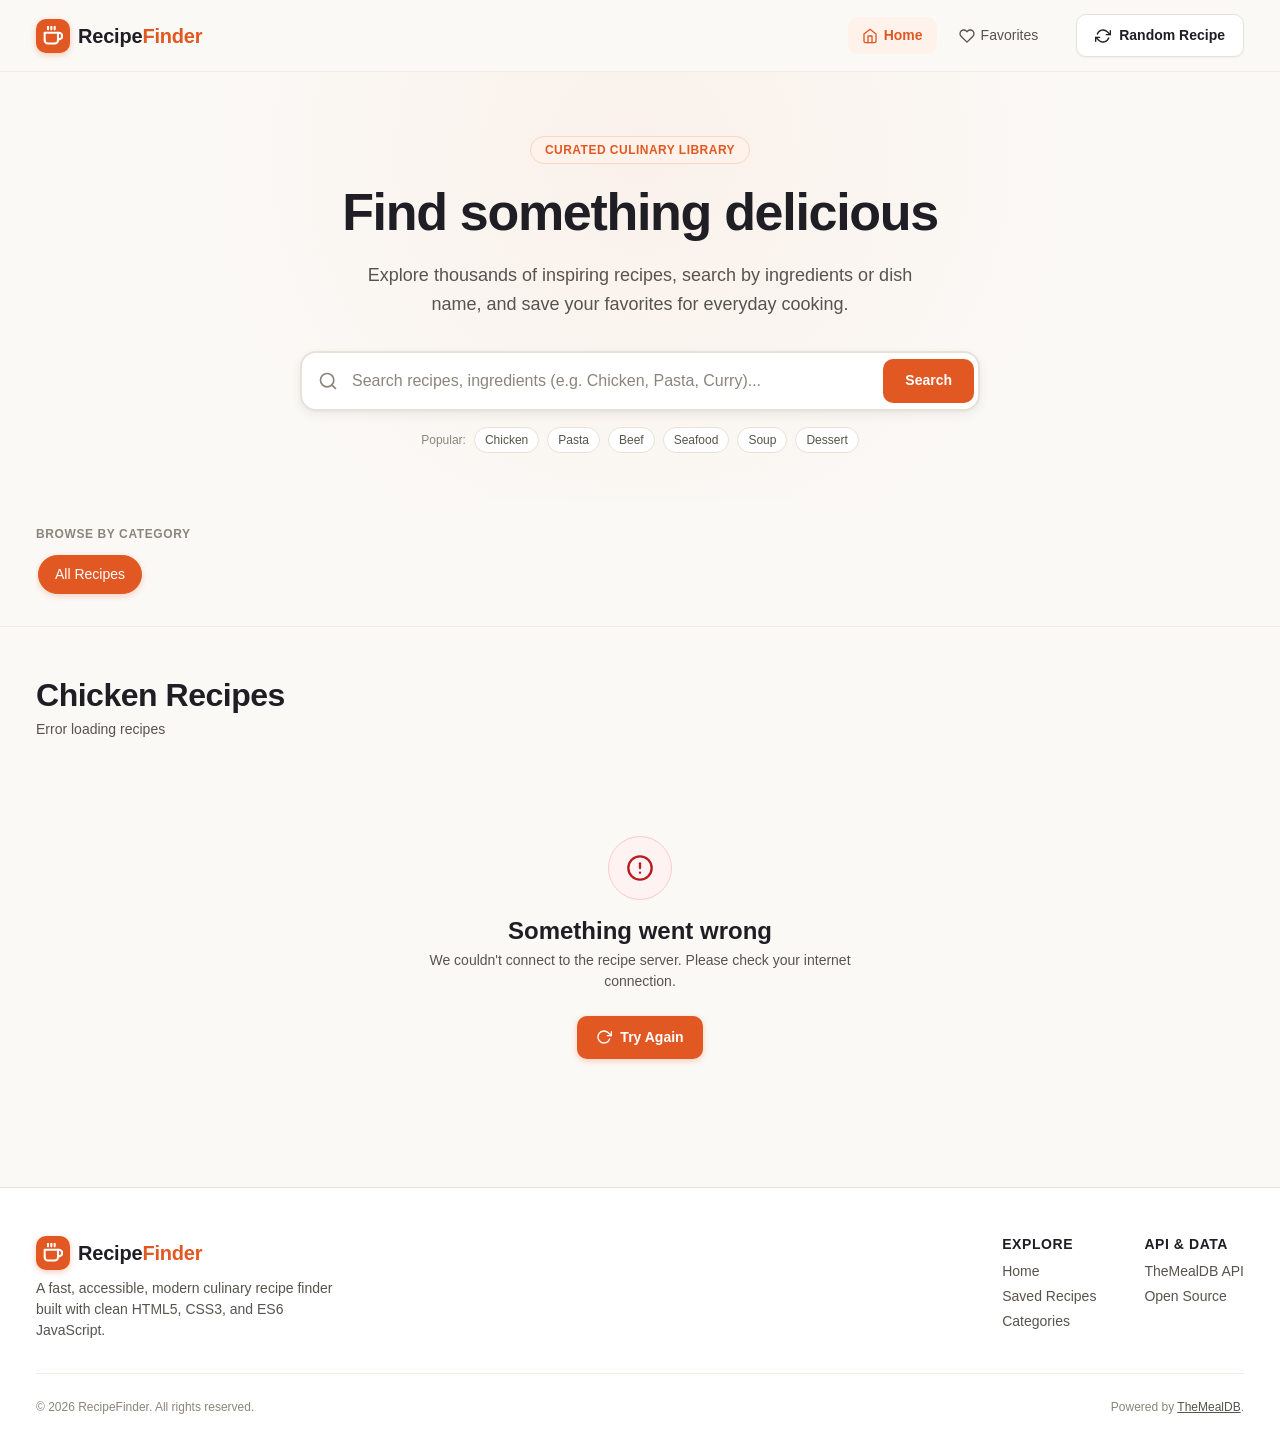
==== index.html @ e76b2194 "The core functionality of the application has been created" ====
<!DOCTYPE html>
<html lang="en">
<head>
  <meta charset="UTF-8">
  <meta name="viewport" content="width=device-width, initial-scale=1.0">
  <meta name="description" content="Discover, search, and cook thousands of delicious recipes from around the world with RecipeFinder.">
  <title>RecipeFinder — Find Something Delicious</title>
  <link rel="preconnect" href="https://www.themealdb.com">
  <link rel="stylesheet" href="./css/variables.css">
  <link rel="stylesheet" href="./css/reset.css">
  <link rel="stylesheet" href="./css/components.css">
  <link rel="stylesheet" href="./css/style.css">
  <link rel="stylesheet" href="./css/responsive.css">
</head>
<body>

  <!-- ===================== HEADER ===================== -->
  <header class="site-header">
    <div class="container header-inner">
      <a href="index.html" class="brand-link" aria-label="RecipeFinder Homepage">
        <span class="brand-icon" aria-hidden="true">
          <svg width="20" height="20" viewBox="0 0 24 24" fill="none" stroke="currentColor" stroke-width="2.5" stroke-linecap="round" stroke-linejoin="round">
            <path d="M18 8h1a4 4 0 0 1 0 8h-1"></path>
            <path d="M2 8h16v9a4 4 0 0 1-4 4H6a4 4 0 0 1-4-4V8z"></path>
            <line x1="6" y1="1" x2="6" y2="4"></line>
            <line x1="10" y1="1" x2="10" y2="4"></line>
            <line x1="14" y1="1" x2="14" y2="4"></line>
          </svg>
        </span>
        <span class="brand-title">Recipe<span>Finder</span></span>
      </a>

      <nav class="primary-nav" id="primaryNav" aria-label="Main navigation">
        <ul class="nav-list">
          <li>
            <a href="index.html" class="nav-link active" aria-current="page">
              <svg width="16" height="16" viewBox="0 0 24 24" fill="none" stroke="currentColor" stroke-width="2" stroke-linecap="round" stroke-linejoin="round" aria-hidden="true">
                <path d="M3 9l9-7 9 7v11a2 2 0 0 1-2 2H5a2 2 0 0 1-2-2z"></path>
                <polyline points="9 22 9 12 15 12 15 22"></polyline>
              </svg>
              Home
            </a>
          </li>
          <li>
            <a href="favorites.html" class="nav-link">
              <svg width="16" height="16" viewBox="0 0 24 24" fill="none" stroke="currentColor" stroke-width="2" stroke-linecap="round" stroke-linejoin="round" aria-hidden="true">
                <path d="M20.84 4.61a5.5 5.5 0 0 0-7.78 0L12 5.67l-1.06-1.06a5.5 5.5 0 0 0-7.78 7.78l1.06 1.06L12 21.23l7.78-7.78 1.06-1.06a5.5 5.5 0 0 0 0-7.78z"></path>
              </svg>
              Favorites
              <span class="nav-badge favorites-count-badge" style="display: none;" aria-label="Saved favorites count">0</span>
            </a>
          </li>
        </ul>

        <div class="header-actions">
          <button type="button" class="btn btn-secondary" id="randomRecipeBtn" aria-label="Discover a random recipe">
            <svg width="16" height="16" viewBox="0 0 24 24" fill="none" stroke="currentColor" stroke-width="2" stroke-linecap="round" stroke-linejoin="round" aria-hidden="true">
              <polyline points="23 4 23 10 17 10"></polyline>
              <polyline points="1 20 1 14 7 14"></polyline>
              <path d="M3.51 9a9 9 0 0 1 14.85-3.36L23 10M1 14l4.64 4.36A9 9 0 0 0 20.49 15"></path>
            </svg>
            <span>Random Recipe</span>
          </button>
        </div>
      </nav>

      <button
        type="button"
        class="mobile-menu-btn"
        id="mobileMenuBtn"
        aria-label="Toggle navigation menu"
        aria-expanded="false"
        aria-controls="primaryNav"
      >
        <svg width="22" height="22" viewBox="0 0 24 24" fill="none" stroke="currentColor" stroke-width="2" stroke-linecap="round" stroke-linejoin="round" aria-hidden="true">
          <line x1="3" y1="12" x2="21" y2="12"></line>
          <line x1="3" y1="6" x2="21" y2="6"></line>
          <line x1="3" y1="18" x2="21" y2="18"></line>
        </svg>
      </button>
    </div>
  </header>

  <!-- ===================== MAIN ===================== -->
  <main class="site-main" id="mainContent">

    <!-- Hero Section -->
    <section class="hero-section" aria-labelledby="heroTitle">
      <div class="container">
        <span class="hero-tagline">Curated Culinary Library</span>
        <h1 class="hero-title" id="heroTitle">Find something delicious</h1>
        <p class="hero-subtitle">
          Explore thousands of inspiring recipes, search by ingredients or dish name, and save your favorites for everyday cooking.
        </p>

        <form class="search-form" id="searchForm" role="search" novalidate>
          <div class="search-box">
            <span class="search-icon-left" aria-hidden="true">
              <svg width="20" height="20" viewBox="0 0 24 24" fill="none" stroke="currentColor" stroke-width="2" stroke-linecap="round" stroke-linejoin="round">
                <circle cx="11" cy="11" r="8"></circle>
                <line x1="21" y1="21" x2="16.65" y2="16.65"></line>
              </svg>
            </span>
            <label for="searchInput" class="sr-only">Search recipes, dishes or ingredients</label>
            <input
              type="search"
              id="searchInput"
              name="query"
              class="search-input"
              placeholder="Search recipes, ingredients (e.g. Chicken, Pasta, Curry)..."
              autocomplete="off"
            >
            <button type="button" id="searchClearBtn" class="search-clear-btn" aria-label="Clear search">
              <svg width="18" height="18" viewBox="0 0 24 24" fill="none" stroke="currentColor" stroke-width="2" stroke-linecap="round" stroke-linejoin="round" aria-hidden="true">
                <line x1="18" y1="6" x2="6" y2="18"></line>
                <line x1="6" y1="6" x2="18" y2="18"></line>
              </svg>
            </button>
            <button type="submit" class="search-submit-btn">
              <span>Search</span>
            </button>
          </div>
        </form>

        <div class="quick-search-tags" aria-label="Popular quick searches">
          <span>Popular:</span>
          <button type="button" class="quick-tag-btn" data-tag="Chicken">Chicken</button>
          <button type="button" class="quick-tag-btn" data-tag="Pasta">Pasta</button>
          <button type="button" class="quick-tag-btn" data-tag="Beef">Beef</button>
          <button type="button" class="quick-tag-btn" data-tag="Seafood">Seafood</button>
          <button type="button" class="quick-tag-btn" data-tag="Soup">Soup</button>
          <button type="button" class="quick-tag-btn" data-tag="Dessert">Dessert</button>
        </div>
      </div>
    </section>

    <!-- Categories Filter Bar -->
    <section class="categories-section" aria-label="Filter by category">
      <div class="container">
        <div class="section-label">Browse by Category</div>
        <div class="category-chips-wrapper" id="categoryChips" role="tablist" aria-label="Meal categories">
          <button type="button" class="category-chip active" data-category="All" role="tab" aria-selected="true">
            All Recipes
          </button>
        </div>
      </div>
    </section>

    <!-- Results Section -->
    <section class="results-section" aria-labelledby="resultsHeading">
      <div class="container">
        <div class="results-header">
          <div class="results-title-group">
            <h2 id="resultsHeading">All Popular Recipes</h2>
            <p class="results-subtitle" id="resultsCount" aria-live="polite">Loading recipes...</p>
          </div>
        </div>
        <div class="recipe-grid" id="recipeGrid" aria-live="polite">
          <!-- Cards injected by app.js -->
        </div>
      </div>
    </section>

  </main>

  <!-- ===================== FOOTER ===================== -->
  <footer class="site-footer">
    <div class="container footer-inner">
      <div class="footer-top">
        <div class="footer-brand">
          <a href="index.html" class="brand-link" aria-label="RecipeFinder">
            <span class="brand-icon" aria-hidden="true">
              <svg width="20" height="20" viewBox="0 0 24 24" fill="none" stroke="currentColor" stroke-width="2.5" stroke-linecap="round" stroke-linejoin="round">
                <path d="M18 8h1a4 4 0 0 1 0 8h-1"></path>
                <path d="M2 8h16v9a4 4 0 0 1-4 4H6a4 4 0 0 1-4-4V8z"></path>
                <line x1="6" y1="1" x2="6" y2="4"></line>
                <line x1="10" y1="1" x2="10" y2="4"></line>
                <line x1="14" y1="1" x2="14" y2="4"></line>
              </svg>
            </span>
            <span class="brand-title">Recipe<span>Finder</span></span>
          </a>
          <p class="footer-desc">
            A fast, accessible, modern culinary recipe finder built with clean HTML5, CSS3, and ES6 JavaScript.
          </p>
        </div>

        <nav class="footer-nav" aria-label="Footer navigation">
          <div class="footer-col">
            <h4>Explore</h4>
            <div class="footer-links">
              <a href="index.html">Home</a>
              <a href="favorites.html">Saved Recipes</a>
              <a href="index.html#categoryChips">Categories</a>
            </div>
          </div>
          <div class="footer-col">
            <h4>API &amp; Data</h4>
            <div class="footer-links">
              <a href="https://www.themealdb.com/api.php" target="_blank" rel="noopener noreferrer">TheMealDB API</a>
              <a href="https://github.com" target="_blank" rel="noopener noreferrer">Open Source</a>
            </div>
          </div>
        </nav>
      </div>

      <div class="footer-bottom">
        <p>&copy; 2026 RecipeFinder. All rights reserved.</p>
        <p>Powered by <a href="https://www.themealdb.com" target="_blank" rel="noopener noreferrer">TheMealDB</a>.</p>
      </div>
    </div>
  </footer>

  <!-- Toast Container -->
  <div class="toast-container" id="toastContainer" aria-live="polite"></div>

  <!-- ES Module Entry Point -->
  <script type="module" src="./js/app.js"></script>
</body>
</html>
---- css/variables.css ----
:root {
  /* Color Palette - Warm, Culinary & Modern */
  --bg: #fbf9f6;
  --bg-subtle: #f4efe8;
  --surface: #ffffff;
  --surface-elevated: #ffffff;
  --surface-hover: #faf6f0;

  --text-primary: #1e1e24;
  --text-secondary: #57534e;
  --text-muted: #8c857b;
  --text-inverse: #ffffff;

  --border: #e7e2d9;
  --border-light: #f0ece4;
  --border-focus: #ea580c;

  /* Brand / Primary Accent (Warm Terracotta / Coral Orange) */
  --accent: #e25822;
  --accent-hover: #c44312;
  --accent-active: #a3340b;
  --accent-light: #fef2eb;
  --accent-border: #fbd5c3;

  /* Functional Feedback */
  --success: #15803d;
  --success-bg: #f0fdf4;
  --success-border: #bbf7d0;

  --warning: #b45309;
  --warning-bg: #fffbeb;
  --warning-border: #fde68a;

  --danger: #b91c1c;
  --danger-bg: #fef2f2;
  --danger-border: #fecaca;

  /* Typography */
  --font-sans: -apple-system, BlinkMacSystemFont, "Segoe UI", Roboto, "Helvetica Neue", Arial, sans-serif;
  --font-serif: "Georgia", "Cambria", serif;

  --text-xs: 0.75rem;
  --text-sm: 0.875rem;
  --text-base: 1rem;
  --text-md: 1.125rem;
  --text-lg: 1.25rem;
  --text-xl: 1.5rem;
  --text-2xl: 2rem;
  --text-3xl: 2.5rem;
  --text-4xl: 3.25rem;

  --weight-normal: 400;
  --weight-medium: 500;
  --weight-semibold: 600;
  --weight-bold: 700;

  /* Spacing Scale */
  --space-xs: 4px;
  --space-sm: 8px;
  --space-md: 12px;
  --space-base: 16px;
  --space-lg: 24px;
  --space-xl: 32px;
  --space-2xl: 48px;
  --space-3xl: 64px;

  /* Border Radii */
  --radius-sm: 6px;
  --radius-md: 10px;
  --radius-lg: 16px;
  --radius-pill: 9999px;

  /* Shadows */
  --shadow-sm: 0 1px 2px rgba(27, 25, 23, 0.05);
  --shadow-md: 0 4px 12px rgba(27, 25, 23, 0.06), 0 1px 3px rgba(27, 25, 23, 0.04);
  --shadow-lg: 0 12px 28px rgba(27, 25, 23, 0.09), 0 3px 8px rgba(27, 25, 23, 0.04);
  --shadow-card-hover: 0 14px 32px rgba(226, 88, 34, 0.12), 0 3px 10px rgba(27, 25, 23, 0.04);

  /* Transitions */
  --transition-fast: 150ms ease;
  --transition-normal: 220ms cubic-bezier(0.2, 0, 0, 1);

  /* Container */
  --container-max-width: 1240px;
  --header-height: 72px;
}
---- css/components.css ----
/* ==========================================================================
   Components: Buttons, Inputs, Cards, Chips, Badges, Skeletons & Toasts
   ========================================================================== */

/* --------------------------------------------------------------------------
   Buttons
   -------------------------------------------------------------------------- */
.btn {
  display: inline-flex;
  align-items: center;
  justify-content: center;
  gap: var(--space-sm);
  padding: 10px 18px;
  font-size: var(--text-sm);
  font-weight: var(--weight-semibold);
  border-radius: var(--radius-md);
  transition: background-color var(--transition-fast),
              color var(--transition-fast),
              border-color var(--transition-fast),
              transform var(--transition-fast),
              box-shadow var(--transition-fast);
  white-space: nowrap;
  user-select: none;
  border: 1px solid transparent;
  min-height: 42px;
}

.btn:focus-visible {
  outline: 2px solid var(--accent);
  outline-offset: 2px;
}

.btn:disabled {
  opacity: 0.55;
  cursor: not-allowed;
  pointer-events: none;
}

.btn-primary {
  background-color: var(--accent);
  color: var(--text-inverse);
  box-shadow: 0 2px 6px rgba(226, 88, 34, 0.28);
}

.btn-primary:hover {
  background-color: var(--accent-hover);
  box-shadow: 0 4px 12px rgba(226, 88, 34, 0.35);
  transform: translateY(-1px);
}

.btn-primary:active {
  background-color: var(--accent-active);
  transform: translateY(0);
}

.btn-secondary {
  background-color: var(--surface);
  color: var(--text-primary);
  border-color: var(--border);
  box-shadow: var(--shadow-sm);
}

.btn-secondary:hover {
  background-color: var(--surface-hover);
  border-color: var(--text-muted);
}

.btn-ghost {
  background-color: transparent;
  color: var(--text-secondary);
}

.btn-ghost:hover {
  background-color: var(--bg-subtle);
  color: var(--text-primary);
}

/* --------------------------------------------------------------------------
   Badges & Tags
   -------------------------------------------------------------------------- */
.badge {
  display: inline-flex;
  align-items: center;
  gap: var(--space-xs);
  padding: 4px 10px;
  font-size: var(--text-xs);
  font-weight: var(--weight-medium);
  border-radius: var(--radius-pill);
  text-transform: capitalize;
  letter-spacing: 0.02em;
}

.badge-subtle {
  background-color: var(--bg-subtle);
  color: var(--text-secondary);
}

.badge-accent {
  background-color: var(--accent-light);
  color: var(--accent);
  border: 1px solid var(--accent-border);
}

/* --------------------------------------------------------------------------
   Search Bar Component
   -------------------------------------------------------------------------- */
.search-form {
  width: 100%;
  max-width: 680px;
  margin: 0 auto;
}

.search-box {
  position: relative;
  display: flex;
  align-items: center;
  background-color: var(--surface);
  border: 2px solid var(--border);
  border-radius: var(--radius-lg);
  box-shadow: var(--shadow-md);
  transition: border-color var(--transition-fast), box-shadow var(--transition-fast);
  padding: var(--space-xs);
}

.search-box:focus-within {
  border-color: var(--accent);
  box-shadow: 0 6px 20px rgba(226, 88, 34, 0.16);
}

.search-icon-left {
  display: flex;
  align-items: center;
  padding-left: var(--space-md);
  color: var(--text-muted);
  pointer-events: none;
}

.search-input {
  flex: 1;
  border: none;
  background: transparent;
  padding: 12px 14px;
  font-size: var(--text-base);
  color: var(--text-primary);
  outline: none;
}

.search-input::placeholder {
  color: var(--text-muted);
}

.search-clear-btn {
  padding: var(--space-xs);
  margin-right: var(--space-xs);
  color: var(--text-muted);
  display: none;
  align-items: center;
  justify-content: center;
  border-radius: var(--radius-pill);
  transition: color var(--transition-fast);
}

.search-clear-btn:hover {
  color: var(--text-primary);
}

.search-clear-btn.is-visible {
  display: flex;
}

.search-submit-btn {
  padding: 10px 22px;
  border-radius: var(--radius-md);
  background-color: var(--accent);
  color: var(--text-inverse);
  font-weight: var(--weight-semibold);
  font-size: var(--text-sm);
  transition: background-color var(--transition-fast), transform var(--transition-fast);
  min-height: 44px;
}

.search-submit-btn:hover {
  background-color: var(--accent-hover);
}

/* --------------------------------------------------------------------------
   Category Chips Bar
   -------------------------------------------------------------------------- */
.category-chips-wrapper {
  display: flex;
  align-items: center;
  gap: var(--space-sm);
  overflow-x: auto;
  padding: var(--space-xs) 2px var(--space-sm);
  scrollbar-width: thin;
  scrollbar-color: var(--border) transparent;
  -webkit-overflow-scrolling: touch;
}

.category-chips-wrapper::-webkit-scrollbar {
  height: 4px;
}

.category-chips-wrapper::-webkit-scrollbar-thumb {
  background: var(--border);
  border-radius: 4px;
}

.category-chip {
  display: inline-flex;
  align-items: center;
  gap: var(--space-xs);
  padding: 8px 16px;
  background-color: var(--surface);
  border: 1px solid var(--border);
  border-radius: var(--radius-pill);
  font-size: var(--text-sm);
  font-weight: var(--weight-medium);
  color: var(--text-secondary);
  white-space: nowrap;
  transition: all var(--transition-fast);
  cursor: pointer;
}

.category-chip:hover {
  border-color: var(--accent);
  color: var(--accent);
  background-color: var(--accent-light);
}

.category-chip.active {
  background-color: var(--accent);
  border-color: var(--accent);
  color: var(--text-inverse);
  box-shadow: 0 2px 6px rgba(226, 88, 34, 0.25);
}

.category-chip:focus-visible {
  outline: 2px solid var(--accent);
  outline-offset: 2px;
}

/* --------------------------------------------------------------------------
   Recipe Card
   -------------------------------------------------------------------------- */
.recipe-card {
  background-color: var(--surface);
  border: 1px solid var(--border-light);
  border-radius: var(--radius-lg);
  overflow: hidden;
  display: flex;
  flex-direction: column;
  box-shadow: var(--shadow-sm);
  transition: transform var(--transition-normal),
              box-shadow var(--transition-normal),
              border-color var(--transition-normal);
  position: relative;
}

.recipe-card:hover {
  transform: translateY(-4px);
  box-shadow: var(--shadow-card-hover);
  border-color: var(--border);
}

.recipe-card-media {
  position: relative;
  width: 100%;
  padding-top: 65%;
  background-color: var(--bg-subtle);
  overflow: hidden;
}

.recipe-card-img {
  position: absolute;
  top: 0;
  left: 0;
  width: 100%;
  height: 100%;
  object-fit: cover;
  transition: transform 350ms cubic-bezier(0.2, 0, 0, 1);
}

.recipe-card:hover .recipe-card-img {
  transform: scale(1.04);
}

.recipe-card-fav-btn {
  position: absolute;
  top: 12px;
  right: 12px;
  width: 36px;
  height: 36px;
  border-radius: var(--radius-pill);
  background-color: rgba(255, 255, 255, 0.92);
  backdrop-filter: blur(4px);
  display: flex;
  align-items: center;
  justify-content: center;
  color: var(--text-secondary);
  box-shadow: var(--shadow-md);
  border: 1px solid rgba(0, 0, 0, 0.04);
  transition: all var(--transition-fast);
  z-index: 2;
  cursor: pointer;
}

.recipe-card-fav-btn:hover {
  background-color: #ffffff;
  color: var(--accent);
  transform: scale(1.08);
}

.recipe-card-fav-btn.is-favorite {
  color: #e11d48;
}

.recipe-card-body {
  padding: var(--space-base);
  display: flex;
  flex-direction: column;
  flex: 1;
}

.recipe-card-meta {
  display: flex;
  align-items: center;
  gap: var(--space-xs);
  margin-bottom: var(--space-sm);
  flex-wrap: wrap;
}

.recipe-card-title {
  font-size: var(--text-md);
  font-weight: var(--weight-bold);
  color: var(--text-primary);
  margin-bottom: var(--space-md);
  line-height: 1.35;
  display: -webkit-box;
  -webkit-line-clamp: 2;
  -webkit-box-orient: vertical;
  overflow: hidden;
  min-height: 2.7em;
}

.recipe-card-footer {
  margin-top: auto;
  display: flex;
  align-items: center;
  justify-content: space-between;
  padding-top: var(--space-md);
  border-top: 1px solid var(--border-light);
}

.recipe-card-link {
  width: 100%;
}

/* --------------------------------------------------------------------------
   Skeleton Loader
   -------------------------------------------------------------------------- */
.skeleton-card {
  background-color: var(--surface);
  border: 1px solid var(--border-light);
  border-radius: var(--radius-lg);
  overflow: hidden;
  display: flex;
  flex-direction: column;
}

.skeleton-media {
  width: 100%;
  padding-top: 65%;
  background: linear-gradient(90deg, #ece7df 0%, #f6f3ee 50%, #ece7df 100%);
  background-size: 200% 100%;
  animation: shimmer 1.5s infinite;
}

.skeleton-body {
  padding: var(--space-base);
  display: flex;
  flex-direction: column;
  gap: var(--space-sm);
}

.skeleton-line {
  height: 14px;
  border-radius: var(--radius-sm);
  background: linear-gradient(90deg, #ece7df 0%, #f6f3ee 50%, #ece7df 100%);
  background-size: 200% 100%;
  animation: shimmer 1.5s infinite;
}

.skeleton-line.w-40 { width: 40%; }
.skeleton-line.w-75 { width: 75%; }
.skeleton-line.w-90 { width: 90%; }
.skeleton-line.h-btn { height: 40px; margin-top: var(--space-md); border-radius: var(--radius-md); }

@keyframes shimmer {
  0% { background-position: -200% 0; }
  100% { background-position: 200% 0; }
}

/* --------------------------------------------------------------------------
   Empty and Error States
   -------------------------------------------------------------------------- */
.status-state {
  text-align: center;
  padding: var(--space-3xl) var(--space-base);
  max-width: 480px;
  margin: 0 auto;
  display: flex;
  flex-direction: column;
  align-items: center;
}

.status-icon-wrapper {
  width: 64px;
  height: 64px;
  border-radius: var(--radius-pill);
  display: flex;
  align-items: center;
  justify-content: center;
  margin-bottom: var(--space-base);
}

.status-icon-wrapper.empty {
  background-color: var(--bg-subtle);
  color: var(--text-muted);
}

.status-icon-wrapper.error {
  background-color: var(--danger-bg);
  color: var(--danger);
  border: 1px solid var(--danger-border);
}

.status-title {
  font-size: var(--text-xl);
  font-weight: var(--weight-bold);
  color: var(--text-primary);
  margin-bottom: var(--space-xs);
}

.status-description {
  font-size: var(--text-sm);
  color: var(--text-secondary);
  line-height: 1.5;
  margin-bottom: var(--space-lg);
}

/* --------------------------------------------------------------------------
   Toast Notifications
   -------------------------------------------------------------------------- */
.toast-container {
  position: fixed;
  bottom: 24px;
  right: 24px;
  z-index: 9999;
  display: flex;
  flex-direction: column;
  gap: var(--space-sm);
  pointer-events: none;
}

.toast {
  background-color: #1e1e24;
  color: #ffffff;
  padding: 12px 18px;
  border-radius: var(--radius-md);
  font-size: var(--text-sm);
  font-weight: var(--weight-medium);
  box-shadow: var(--shadow-lg);
  display: flex;
  align-items: center;
  gap: var(--space-sm);
  pointer-events: auto;
  transform: translateY(12px);
  opacity: 0;
  transition: transform var(--transition-normal), opacity var(--transition-normal);
}

.toast.show {
  transform: translateY(0);
  opacity: 1;
}

.toast.toast-success {
  border-left: 4px solid #22c55e;
}

.toast.toast-info {
  border-left: 4px solid var(--accent);
}
---- css/style.css ----
/* ==========================================================================
   Page Layout: Header, Hero, Sections, Grid & Footer
   ========================================================================== */

/* --------------------------------------------------------------------------
   Layout Containers
   -------------------------------------------------------------------------- */
.container {
  width: 100%;
  max-width: var(--container-max-width);
  margin-left: auto;
  margin-right: auto;
  padding-left: var(--space-base);
  padding-right: var(--space-base);
}

.site-main {
  flex: 1;
}

/* --------------------------------------------------------------------------
   Header & Navigation
   -------------------------------------------------------------------------- */
.site-header {
  position: sticky;
  top: 0;
  z-index: 100;
  background-color: rgba(251, 249, 246, 0.95);
  backdrop-filter: blur(8px);
  border-bottom: 1px solid var(--border-light);
  height: var(--header-height);
  display: flex;
  align-items: center;
}

.header-inner {
  display: flex;
  align-items: center;
  justify-content: space-between;
  width: 100%;
}

.brand-link {
  display: flex;
  align-items: center;
  gap: var(--space-sm);
  font-size: var(--text-lg);
  font-weight: var(--weight-bold);
  color: var(--text-primary);
  text-decoration: none;
  letter-spacing: -0.01em;
}

.brand-icon {
  width: 34px;
  height: 34px;
  background-color: var(--accent);
  color: var(--text-inverse);
  border-radius: var(--radius-md);
  display: flex;
  align-items: center;
  justify-content: center;
  box-shadow: 0 2px 6px rgba(226, 88, 34, 0.3);
}

.brand-title span {
  color: var(--accent);
}

.primary-nav {
  display: flex;
  align-items: center;
  gap: var(--space-lg);
}

.nav-list {
  display: flex;
  align-items: center;
  gap: var(--space-sm);
}

.nav-link {
  display: inline-flex;
  align-items: center;
  gap: 6px;
  padding: 8px 14px;
  border-radius: var(--radius-md);
  font-size: var(--text-sm);
  font-weight: var(--weight-medium);
  color: var(--text-secondary);
  transition: all var(--transition-fast);
}

.nav-link:hover {
  color: var(--text-primary);
  background-color: var(--bg-subtle);
}

.nav-link.active {
  color: var(--accent);
  background-color: var(--accent-light);
  font-weight: var(--weight-semibold);
}

.nav-badge {
  background-color: var(--accent);
  color: var(--text-inverse);
  font-size: 11px;
  font-weight: var(--weight-bold);
  padding: 1px 7px;
  border-radius: var(--radius-pill);
  min-width: 18px;
  text-align: center;
}

.header-actions {
  display: flex;
  align-items: center;
  gap: var(--space-sm);
}

.mobile-menu-btn {
  display: none;
}

/* --------------------------------------------------------------------------
   Hero Section
   -------------------------------------------------------------------------- */
.hero-section {
  padding: var(--space-3xl) 0 var(--space-2xl);
  text-align: center;
  background: radial-gradient(circle at 50% 20%, rgba(226, 88, 34, 0.05) 0%, transparent 60%);
}

.hero-tagline {
  display: inline-flex;
  align-items: center;
  gap: var(--space-xs);
  padding: 4px 14px;
  background-color: var(--accent-light);
  border: 1px solid var(--accent-border);
  color: var(--accent);
  border-radius: var(--radius-pill);
  font-size: var(--text-xs);
  font-weight: var(--weight-semibold);
  letter-spacing: 0.04em;
  text-transform: uppercase;
  margin-bottom: var(--space-base);
}

.hero-title {
  font-size: var(--text-4xl);
  font-weight: var(--weight-bold);
  color: var(--text-primary);
  letter-spacing: -0.025em;
  margin-bottom: var(--space-base);
  max-width: 760px;
  margin-left: auto;
  margin-right: auto;
}

.hero-subtitle {
  font-size: var(--text-md);
  color: var(--text-secondary);
  max-width: 580px;
  margin: 0 auto var(--space-xl);
  line-height: 1.6;
}

.quick-search-tags {
  display: flex;
  align-items: center;
  justify-content: center;
  flex-wrap: wrap;
  gap: var(--space-sm);
  margin-top: var(--space-base);
  font-size: var(--text-xs);
  color: var(--text-muted);
}

.quick-tag-btn {
  font-size: var(--text-xs);
  padding: 3px 10px;
  border-radius: var(--radius-pill);
  background: var(--surface);
  border: 1px solid var(--border);
  color: var(--text-secondary);
  transition: all var(--transition-fast);
  cursor: pointer;
}

.quick-tag-btn:hover {
  border-color: var(--accent);
  color: var(--accent);
  background-color: var(--accent-light);
}

/* --------------------------------------------------------------------------
   Categories Filter Section
   -------------------------------------------------------------------------- */
.categories-section {
  padding: var(--space-lg) 0;
  border-bottom: 1px solid var(--border-light);
}

.section-label {
  font-size: var(--text-xs);
  text-transform: uppercase;
  letter-spacing: 0.05em;
  font-weight: var(--weight-semibold);
  color: var(--text-muted);
  margin-bottom: var(--space-sm);
}

/* --------------------------------------------------------------------------
   Recipe Results Section & Grid
   -------------------------------------------------------------------------- */
.results-section {
  padding: var(--space-2xl) 0 var(--space-3xl);
}

.results-header {
  display: flex;
  align-items: center;
  justify-content: space-between;
  margin-bottom: var(--space-xl);
  flex-wrap: wrap;
  gap: var(--space-sm);
}

.results-title-group h2 {
  font-size: var(--text-2xl);
  font-weight: var(--weight-bold);
  letter-spacing: -0.015em;
  color: var(--text-primary);
}

.results-subtitle {
  font-size: var(--text-sm);
  color: var(--text-secondary);
  margin-top: 4px;
}

.recipe-grid {
  display: grid;
  grid-template-columns: repeat(4, 1fr);
  gap: var(--space-lg);
}

/* --------------------------------------------------------------------------
   Footer
   -------------------------------------------------------------------------- */
.site-footer {
  background-color: var(--surface);
  border-top: 1px solid var(--border);
  padding: var(--space-2xl) 0 var(--space-lg);
  margin-top: auto;
}

.footer-inner {
  display: flex;
  flex-direction: column;
  gap: var(--space-xl);
}

.footer-top {
  display: flex;
  justify-content: space-between;
  align-items: flex-start;
  flex-wrap: wrap;
  gap: var(--space-xl);
}

.footer-brand {
  max-width: 320px;
}

.footer-desc {
  font-size: var(--text-sm);
  color: var(--text-secondary);
  margin-top: var(--space-sm);
  line-height: 1.5;
}

.footer-nav {
  display: flex;
  gap: var(--space-2xl);
}

.footer-col h4 {
  font-size: var(--text-sm);
  font-weight: var(--weight-semibold);
  color: var(--text-primary);
  margin-bottom: var(--space-sm);
  text-transform: uppercase;
  letter-spacing: 0.04em;
}

.footer-links {
  display: flex;
  flex-direction: column;
  gap: var(--space-xs);
}

.footer-links a {
  font-size: var(--text-sm);
  color: var(--text-secondary);
  transition: color var(--transition-fast);
}

.footer-links a:hover {
  color: var(--accent);
}

.footer-bottom {
  display: flex;
  align-items: center;
  justify-content: space-between;
  padding-top: var(--space-lg);
  border-top: 1px solid var(--border-light);
  font-size: var(--text-xs);
  color: var(--text-muted);
  flex-wrap: wrap;
  gap: var(--space-sm);
}

.footer-bottom a {
  color: var(--text-secondary);
  text-decoration: underline;
}
---- css/responsive.css ----
/* ==========================================================================
   Responsive Breakpoints & Mobile Optimization
   ========================================================================== */

/* Large Desktop (1200px+) */
@media (min-width: 1200px) {
  .recipe-grid {
    grid-template-columns: repeat(4, 1fr);
  }
}

/* Laptop / Medium (992px - 1199px) */
@media (max-width: 1199px) {
  .recipe-grid {
    grid-template-columns: repeat(3, 1fr);
    gap: var(--space-base);
  }

  .hero-title {
    font-size: var(--text-3xl);
  }
}

/* Tablet (768px - 991px) */
@media (max-width: 991px) {
  .recipe-grid {
    grid-template-columns: repeat(2, 1fr);
  }

  .hero-section {
    padding: var(--space-2xl) 0 var(--space-xl);
  }

  .hero-title {
    font-size: var(--text-2xl);
  }

  .footer-top {
    flex-direction: column;
  }
}

/* Mobile (Up to 767px) */
@media (max-width: 767px) {
  :root {
    --header-height: 64px;
  }

  .mobile-menu-btn {
    display: inline-flex;
    align-items: center;
    justify-content: center;
    width: 40px;
    height: 40px;
    border-radius: var(--radius-md);
    background-color: var(--surface);
    border: 1px solid var(--border);
    color: var(--text-primary);
  }

  .primary-nav {
    position: fixed;
    top: var(--header-height);
    left: 0;
    right: 0;
    background-color: var(--surface);
    border-bottom: 1px solid var(--border);
    padding: var(--space-base);
    box-shadow: var(--shadow-lg);
    display: none;
    flex-direction: column;
    align-items: stretch;
    gap: var(--space-base);
  }

  .primary-nav.is-open {
    display: flex;
  }

  .nav-list {
    flex-direction: column;
    align-items: stretch;
  }

  .nav-link {
    padding: 12px var(--space-base);
    font-size: var(--text-base);
    justify-content: space-between;
  }

  .header-actions {
    width: 100%;
    justify-content: stretch;
  }

  .header-actions .btn {
    width: 100%;
  }

  .hero-section {
    padding: var(--space-xl) 0;
  }

  .hero-title {
    font-size: 1.85rem;
    line-height: 1.2;
  }

  .hero-subtitle {
    font-size: var(--text-sm);
    margin-bottom: var(--space-lg);
  }

  .search-box {
    flex-direction: row;
    flex-wrap: nowrap;
    border-radius: var(--radius-md);
  }

  .search-input {
    padding: 10px 8px;
    font-size: var(--text-sm);
  }

  .search-submit-btn {
    padding: 8px 14px;
    min-height: 38px;
    font-size: var(--text-sm);
  }

  .recipe-grid {
    grid-template-columns: 1fr;
    gap: var(--space-base);
  }

  .results-header {
    flex-direction: column;
    align-items: flex-start;
  }

  .results-title-group h2 {
    font-size: var(--text-xl);
  }

  .footer-nav {
    flex-direction: column;
    gap: var(--space-lg);
  }

  .footer-bottom {
    flex-direction: column;
    align-items: flex-start;
  }
}

/* Small Mobile (Up to 380px) */
@media (max-width: 380px) {
  .hero-title {
    font-size: 1.6rem;
  }

  .search-submit-btn span {
    display: none;
  }

  .category-chip {
    padding: 6px 12px;
    font-size: var(--text-xs);
  }
}
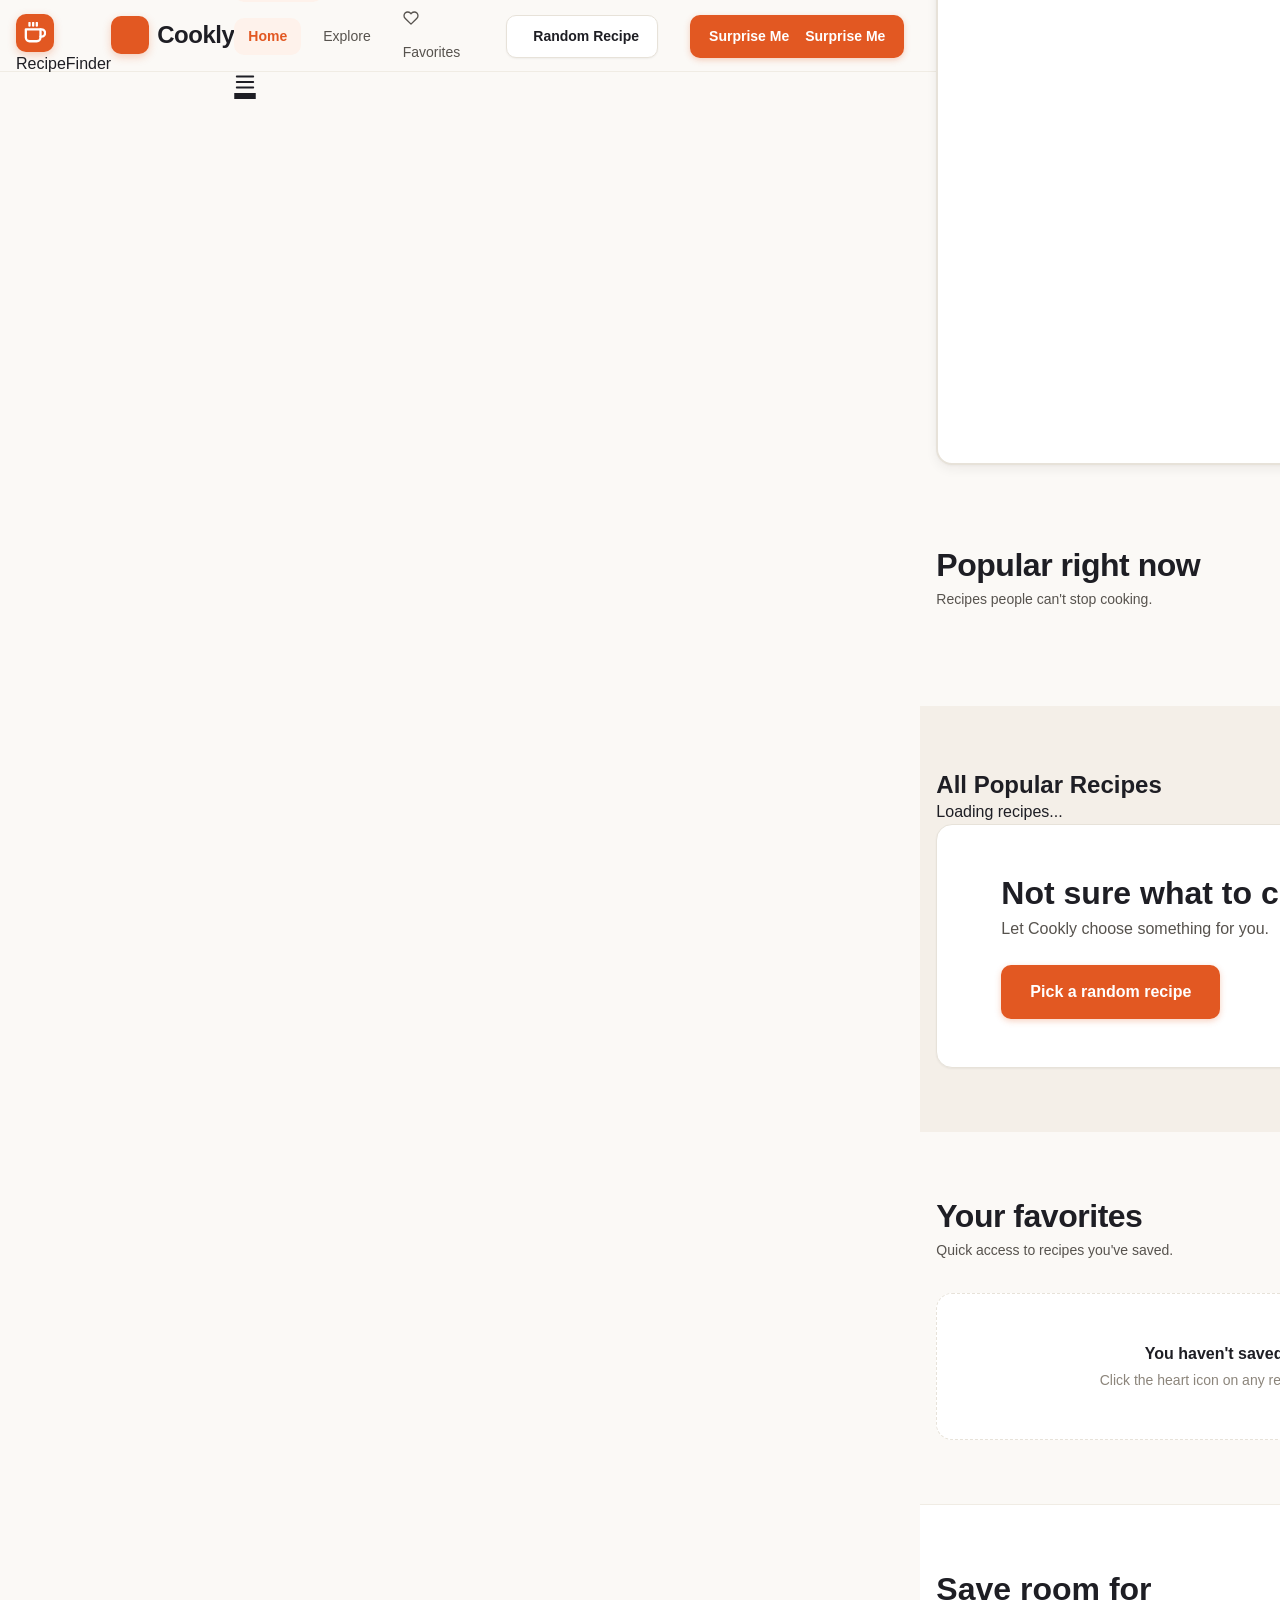
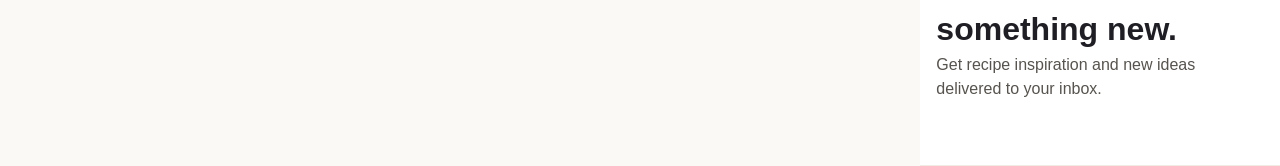
==== commit bed97d5a: "New page recipe html" ====
--- a/index.html
+++ b/index.html
@@ -6,8 +6,18 @@
   <meta name="description" content="Discover, search, and cook thousands of delicious recipes from around the world with RecipeFinder.">
   <title>RecipeFinder — Find Something Delicious</title>
   <link rel="preconnect" href="https://www.themealdb.com">
+  <meta name="description" content="Cookly — Search thousands of recipes, explore new cuisines, and find something worth cooking today.">
+  <meta name="theme-color" content="#ffffff">
+  <title>Cookly — Good food starts with a good idea.</title>
+
+  <!-- Stylesheets -->
+  <!-- Preconnect to API and Image CDN -->
+  <link rel="preconnect" href="https://www.themealdb.com">
+
+  <!-- Core Stylesheets -->
   <link rel="stylesheet" href="./css/variables.css">
   <link rel="stylesheet" href="./css/reset.css">
+  <link rel="stylesheet" href="./css/style.css">
   <link rel="stylesheet" href="./css/components.css">
   <link rel="stylesheet" href="./css/style.css">
   <link rel="stylesheet" href="./css/responsive.css">
@@ -16,10 +26,19 @@
 
   <!-- ===================== HEADER ===================== -->
   <header class="site-header">
+  <!-- ============================================================
+       HEADER
+       ============================================================ -->
+  <header class="site-header" id="siteHeader">
     <div class="container header-inner">
       <a href="index.html" class="brand-link" aria-label="RecipeFinder Homepage">
         <span class="brand-icon" aria-hidden="true">
           <svg width="20" height="20" viewBox="0 0 24 24" fill="none" stroke="currentColor" stroke-width="2.5" stroke-linecap="round" stroke-linejoin="round">
+
+      <!-- Logo -->
+      <a href="index.html" class="site-logo" aria-label="Cookly — Go to homepage">
+        <span class="site-logo-mark" aria-hidden="true">
+          <svg width="22" height="22" viewBox="0 0 24 24" fill="none" stroke="currentColor" stroke-width="2.5" stroke-linecap="round" stroke-linejoin="round">
             <path d="M18 8h1a4 4 0 0 1 0 8h-1"></path>
             <path d="M2 8h16v9a4 4 0 0 1-4 4H6a4 4 0 0 1-4-4V8z"></path>
             <line x1="6" y1="1" x2="6" y2="4"></line>
@@ -28,6 +47,11 @@
           </svg>
         </span>
         <span class="brand-title">Recipe<span>Finder</span></span>
+
+      <!-- Logo -->
+      <a href="index.html" class="site-logo" aria-label="Cookly — Go to homepage">
+        <span class="site-logo-mark" aria-hidden="true"></span>
+        <span class="site-logo-text">Cookly</span>
       </a>
 
       <nav class="primary-nav" id="primaryNav" aria-label="Main navigation">
@@ -40,14 +64,26 @@
               </svg>
               Home
             </a>
+      <!-- Desktop Navigation -->
+      <nav class="primary-nav" id="primaryNav" aria-label="Primary navigation">
+        <ul class="nav-list" role="list">
+          <li class="nav-item">
+            <a href="index.html" class="nav-link nav-link--active" aria-current="page">Home</a>
           </li>
           <li>
+          <li class="nav-item">
+            <a href="#categories" class="nav-link">Explore</a>
+          </li>
+          <li class="nav-item">
             <a href="favorites.html" class="nav-link">
               <svg width="16" height="16" viewBox="0 0 24 24" fill="none" stroke="currentColor" stroke-width="2" stroke-linecap="round" stroke-linejoin="round" aria-hidden="true">
                 <path d="M20.84 4.61a5.5 5.5 0 0 0-7.78 0L12 5.67l-1.06-1.06a5.5 5.5 0 0 0-7.78 7.78l1.06 1.06L12 21.23l7.78-7.78 1.06-1.06a5.5 5.5 0 0 0 0-7.78z"></path>
               </svg>
+            <a href="favorites.html" class="nav-link" id="favoritesNavLink">
               Favorites
               <span class="nav-badge favorites-count-badge" style="display: none;" aria-label="Saved favorites count">0</span>
+              <span class="nav-badge" id="headerFavoritesCount" aria-label="favorites count" hidden>0</span>
+              <span class="nav-badge" id="headerFavoritesCount" aria-label="favorites count" style="display: none;">0</span>
             </a>
           </li>
         </ul>
@@ -62,23 +98,73 @@
             <span>Random Recipe</span>
           </button>
         </div>
+        <button
+          type="button"
+          class="btn btn-primary btn-surprise"
+          id="randomRecipeButton"
+          aria-label="Get a random recipe suggestion"
+        >
+          Surprise Me
+          <svg width="16" height="16" viewBox="0 0 24 24" fill="none" stroke="currentColor" stroke-width="2" stroke-linecap="round" stroke-linejoin="round" aria-hidden="true">
+            <polyline points="23 4 23 10 17 10"></polyline>
+            <polyline points="1 20 1 14 7 14"></polyline>
+            <path d="M3.51 9a9 9 0 0 1 14.85-3.36L23 10M1 14l4.64 4.36A9 9 0 0 0 20.49 15"></path>
+          </svg>
+          <span>Surprise Me</span>
+        </button>
       </nav>
 
+      <!-- Mobile Hamburger Button -->
       <button
         type="button"
         class="mobile-menu-btn"
         id="mobileMenuBtn"
         aria-label="Toggle navigation menu"
+        class="mobile-menu-button"
+        id="mobileMenuButton"
+        aria-label="Open navigation menu"
         aria-expanded="false"
         aria-controls="primaryNav"
+        aria-controls="mobileNavigation"
       >
         <svg width="22" height="22" viewBox="0 0 24 24" fill="none" stroke="currentColor" stroke-width="2" stroke-linecap="round" stroke-linejoin="round" aria-hidden="true">
           <line x1="3" y1="12" x2="21" y2="12"></line>
           <line x1="3" y1="6" x2="21" y2="6"></line>
           <line x1="3" y1="18" x2="21" y2="18"></line>
         </svg>
+        <span class="hamburger-bar" aria-hidden="true"></span>
+        <span class="hamburger-bar" aria-hidden="true"></span>
+        <span class="hamburger-bar" aria-hidden="true"></span>
       </button>
     </div>
+
+    <!-- Mobile Navigation Drawer -->
+    <nav
+      class="mobile-nav"
+      id="mobileNavigation"
+      aria-label="Mobile navigation"
+      hidden
+    >
+      <ul class="mobile-nav-list" role="list">
+        <li><a href="index.html" class="mobile-nav-link" aria-current="page">Home</a></li>
+        <li><a href="#categories" class="mobile-nav-link">Explore</a></li>
+        <li><a href="favorites.html" class="mobile-nav-link">Favorites</a></li>
+        <li>
+          <a href="favorites.html" class="mobile-nav-link">
+            Favorites
+            <span class="nav-badge mobile-fav-badge" style="display: none;">0</span>
+          </a>
+        </li>
+      </ul>
+      <button
+        type="button"
+        class="btn btn-primary btn-surprise btn-full"
+        id="randomRecipeButtonMobile"
+        aria-label="Get a random recipe suggestion"
+      >
+        Surprise Me
+      </button>
+    </nav>
   </header>
 
   <!-- ===================== MAIN ===================== -->
@@ -92,6 +178,10 @@
         <p class="hero-subtitle">
           Explore thousands of inspiring recipes, search by ingredients or dish name, and save your favorites for everyday cooking.
         </p>
+  <!-- ============================================================
+       MAIN CONTENT
+       ============================================================ -->
+  <main id="mainContent">
 
         <form class="search-form" id="searchForm" role="search" novalidate>
           <div class="search-box">
@@ -109,6 +199,128 @@
               class="search-input"
               placeholder="Search recipes, ingredients (e.g. Chicken, Pasta, Curry)..."
               autocomplete="off"
+    <!-- -------------------------------------------------------
+         HERO SECTION
+         ------------------------------------------------------- -->
+    <section class="hero" id="hero" aria-labelledby="heroHeading">
+      <div class="container hero-inner">
+
+        <div class="hero-content">
+          <p class="hero-eyebrow">Discover your next favorite meal</p>
+
+          <h1 class="hero-heading" id="heroHeading">
+            Good food starts<br>with a good idea.
+          </h1>
+
+          <p class="hero-description">
+            Search thousands of recipes, explore new cuisines, and find something worth cooking today.
+          </p>
+
+          <!-- Search Form -->
+          <form
+            class="search-form"
+            id="searchForm"
+            role="search"
+            aria-label="Search recipes"
+            novalidate
+          >
+            <div class="search-form-inner">
+              <label for="searchInput" class="sr-only">Search for a recipe or ingredient</label>
+              <span class="search-icon" aria-hidden="true">
+                <svg width="20" height="20" viewBox="0 0 24 24" fill="none" stroke="currentColor" stroke-width="2" stroke-linecap="round" stroke-linejoin="round">
+                  <circle cx="11" cy="11" r="8"></circle>
+                  <line x1="21" y1="21" x2="16.65" y2="16.65"></line>
+                </svg>
+              </span>
+              <label for="searchInput" class="sr-only">Search chicken, pasta, soup...</label>
+              <input
+                type="search"
+                class="search-input"
+                id="searchInput"
+                name="query"
+                placeholder="Search chicken, pasta, soup..."
+                autocomplete="off"
+                autocorrect="off"
+                spellcheck="false"
+                aria-label="Search for a recipe or ingredient"
+                aria-label="Search chicken, pasta, soup..."
+              >
+              <button
+                type="submit"
+                class="btn btn-primary search-button"
+                id="searchButton"
+                aria-label="Submit recipe search"
+              >
+                Search
+              </button>
+            </div>
+          </form>
+
+          <!-- Popular Searches -->
+          <div class="popular-searches" aria-label="Popular searches">
+            <span class="popular-searches-label">Popular:</span>
+            <div class="popular-searches-list" role="list">
+              <button
+                type="button"
+                class="tag-button"
+                data-search="Chicken"
+                aria-label="Search for Chicken recipes"
+                role="listitem"
+              >
+                Chicken
+              </button>
+              <button
+                type="button"
+                class="tag-button"
+                data-search="Pasta"
+                aria-label="Search for Pasta recipes"
+                role="listitem"
+              >
+                Pasta
+              </button>
+              <button
+                type="button"
+                class="tag-button"
+                data-search="Salmon"
+                aria-label="Search for Salmon recipes"
+                role="listitem"
+              >
+                Salmon
+              </button>
+              <button
+                type="button"
+                class="tag-button"
+                data-search="Beef"
+                aria-label="Search for Beef recipes"
+                role="listitem"
+              >
+                Beef
+              </button>
+              <button
+                type="button"
+                class="tag-button"
+                data-search="Dessert"
+                aria-label="Search for Dessert recipes"
+                role="listitem"
+              >
+                Dessert
+              </button>
+            </div>
+          </div>
+        </div>
+
+        <!-- Hero Visual (decorative image area) -->
+        <!-- Hero Visual -->
+        <div class="hero-visual" aria-hidden="true">
+          <div class="hero-image-frame">
+            <img
+              src="https://www.themealdb.com/images/media/meals/sstssx1487349585.jpg"
+              alt="A beautifully plated dish"
+              alt="Teriyaki Chicken Casserole"
+              class="hero-image"
+              width="540"
+              height="480"
+              onerror="this.onerror=null;this.src='https://images.unsplash.com/photo-1546069901-ba9599a7e63c?w=600&auto=format&fit=crop&q=80'"
             >
             <button type="button" id="searchClearBtn" class="search-clear-btn" aria-label="Clear search">
               <svg width="18" height="18" viewBox="0 0 24 24" fill="none" stroke="currentColor" stroke-width="2" stroke-linecap="round" stroke-linejoin="round" aria-hidden="true">
@@ -121,6 +333,11 @@
             </button>
           </div>
         </form>
+          <div class="hero-badge">
+            <span class="hero-badge-number">12,000+</span>
+            <span class="hero-badge-label">Recipes to discover</span>
+          </div>
+        </div>
 
         <div class="quick-search-tags" aria-label="Popular quick searches">
           <span>Popular:</span>
@@ -130,33 +347,618 @@
           <button type="button" class="quick-tag-btn" data-tag="Seafood">Seafood</button>
           <button type="button" class="quick-tag-btn" data-tag="Soup">Soup</button>
           <button type="button" class="quick-tag-btn" data-tag="Dessert">Dessert</button>
+      </div>
+    </section>
+
+
+    <!-- -------------------------------------------------------
+         CATEGORIES SECTION
+         ------------------------------------------------------- -->
+    <section class="categories-section section" id="categories" aria-labelledby="categoriesHeading">
+      <div class="container">
+
+        <div class="section-header">
+          <div class="section-header-text">
+            <h2 class="section-heading" id="categoriesHeading">Browse categories</h2>
+            <p class="section-description">Find something based on what you're in the mood for.</p>
+          </div>
+        </div>
+
+        <div class="category-grid" id="categoryGrid" role="list">
+
+          <button
+            type="button"
+            class="category-card"
+            data-category="Breakfast"
+            aria-label="Browse Breakfast recipes"
+            role="listitem"
+          >
+            <div class="category-card-image-wrapper">
+              <img
+                src="https://www.themealdb.com/images/category/breakfast.png"
+                alt="Breakfast"
+                class="category-card-image"
+                loading="lazy"
+                width="200"
+                height="200"
+              >
+            </div>
+            <span class="category-card-name">Breakfast</span>
+          </button>
+
+          <button
+            type="button"
+            class="category-card"
+            data-category="Chicken"
+            aria-label="Browse Chicken recipes"
+            role="listitem"
+          >
+            <div class="category-card-image-wrapper">
+              <img
+                src="https://www.themealdb.com/images/category/chicken.png"
+                alt="Chicken"
+                class="category-card-image"
+                loading="lazy"
+                width="200"
+                height="200"
+              >
+            </div>
+            <span class="category-card-name">Chicken</span>
+          </button>
+
+          <button
+            type="button"
+            class="category-card"
+            data-category="Beef"
+            aria-label="Browse Beef recipes"
+            role="listitem"
+          >
+            <div class="category-card-image-wrapper">
+              <img
+                src="https://www.themealdb.com/images/category/beef.png"
+                alt="Beef"
+                class="category-card-image"
+                loading="lazy"
+                width="200"
+                height="200"
+              >
+            </div>
+            <span class="category-card-name">Beef</span>
+          </button>
+
+          <button
+            type="button"
+            class="category-card"
+            data-category="Seafood"
+            aria-label="Browse Seafood recipes"
+            role="listitem"
+          >
+            <div class="category-card-image-wrapper">
+              <img
+                src="https://www.themealdb.com/images/category/seafood.png"
+                alt="Seafood"
+                class="category-card-image"
+                loading="lazy"
+                width="200"
+                height="200"
+              >
+            </div>
+            <span class="category-card-name">Seafood</span>
+          </button>
+
+          <button
+            type="button"
+            class="category-card"
+            data-category="Pasta"
+            aria-label="Browse Pasta recipes"
+            role="listitem"
+          >
+            <div class="category-card-image-wrapper">
+              <img
+                src="https://www.themealdb.com/images/category/pasta.png"
+                alt="Pasta"
+                class="category-card-image"
+                loading="lazy"
+                width="200"
+                height="200"
+              >
+            </div>
+            <span class="category-card-name">Pasta</span>
+          </button>
+
+          <button
+            type="button"
+            class="category-card"
+            data-category="Vegetarian"
+            aria-label="Browse Vegetarian recipes"
+            role="listitem"
+          >
+            <div class="category-card-image-wrapper">
+              <img
+                src="https://www.themealdb.com/images/category/vegetarian.png"
+                alt="Vegetarian"
+                class="category-card-image"
+                loading="lazy"
+                width="200"
+                height="200"
+              >
+            </div>
+            <span class="category-card-name">Vegetarian</span>
+          </button>
+
+          <button
+            type="button"
+            class="category-card"
+            data-category="Dessert"
+            aria-label="Browse Dessert recipes"
+            role="listitem"
+          >
+            <div class="category-card-image-wrapper">
+              <img
+                src="https://www.themealdb.com/images/category/dessert.png"
+                alt="Dessert"
+                class="category-card-image"
+                loading="lazy"
+                width="200"
+                height="200"
+              >
+            </div>
+            <span class="category-card-name">Dessert</span>
+          </button>
+
+          <button
+            type="button"
+            class="category-card"
+            data-category="Side"
+            aria-label="Browse Side Dish recipes"
+            role="listitem"
+          >
+            <div class="category-card-image-wrapper">
+              <img
+                src="https://www.themealdb.com/images/category/side.png"
+                alt="Side Dish"
+                class="category-card-image"
+                loading="lazy"
+                width="200"
+                height="200"
+              >
+            </div>
+            <span class="category-card-name">Side Dish</span>
+          </button>
+
         </div>
       </div>
     </section>
 
     <!-- Categories Filter Bar -->
     <section class="categories-section" aria-label="Filter by category">
+
+    <!-- -------------------------------------------------------
+         POPULAR RECIPES SECTION
+         ------------------------------------------------------- -->
+    <section class="popular-section section" id="popularRecipes" aria-labelledby="popularHeading">
       <div class="container">
         <div class="section-label">Browse by Category</div>
         <div class="category-chips-wrapper" id="categoryChips" role="tablist" aria-label="Meal categories">
           <button type="button" class="category-chip active" data-category="All" role="tab" aria-selected="true">
             All Recipes
+
+        <div class="section-header">
+          <div class="section-header-text">
+            <h2 class="section-heading" id="popularHeading">Popular right now</h2>
+            <p class="section-description">Recipes people can't stop cooking.</p>
+          </div>
+          <a href="#" class="section-link" id="viewAllRecipesLink" aria-label="View all popular recipes">
+            View all
+          </a>
+        </div>
+
+        <!-- Recipe Cards Grid -->
+        <div class="recipe-grid" id="popularRecipesGrid" aria-label="Popular recipes">
+
+          <!-- Recipe Card 1 (example structure) -->
+          <article class="recipe-card" data-recipe-id="52772">
+            <div class="recipe-card-image-wrapper">
+              <img
+                src="https://www.themealdb.com/images/media/meals/sstssx1487349585.jpg"
+                alt="Teriyaki Chicken Casserole"
+                class="recipe-card-image"
+                loading="lazy"
+                width="400"
+                height="300"
+              >
+              <button
+                type="button"
+                class="favorite-button"
+                aria-label="Add Teriyaki Chicken Casserole to favorites"
+                data-recipe-id="52772"
+                aria-pressed="false"
+              >
+                <span class="favorite-icon" aria-hidden="true"></span>
+              </button>
+            </div>
+            <div class="recipe-card-content">
+              <div class="recipe-card-meta">
+                <span class="recipe-card-category">Chicken</span>
+                <span class="recipe-card-area">Japanese</span>
+              </div>
+              <h3 class="recipe-card-title">Teriyaki Chicken Casserole</h3>
+              <p class="recipe-card-description">A hearty baked casserole packed with tender chicken, vegetables, and a rich teriyaki sauce.</p>
+              <a
+                href="recipe.html?id=52772"
+                class="btn btn-secondary recipe-card-link"
+                aria-label="View full recipe for Teriyaki Chicken Casserole"
+              >
+                View Recipe
+              </a>
+            </div>
+          </article>
+
+          <!-- Recipe Card 2 (example structure) -->
+          <article class="recipe-card" data-recipe-id="52869">
+            <div class="recipe-card-image-wrapper">
+              <img
+                src="https://www.themealdb.com/images/media/meals/wvpsxx1468256321.jpg"
+                alt="Kumpir"
+                class="recipe-card-image"
+                loading="lazy"
+                width="400"
+                height="300"
+              >
+              <button
+                type="button"
+                class="favorite-button"
+                aria-label="Add Kumpir to favorites"
+                data-recipe-id="52869"
+                aria-pressed="false"
+              >
+                <span class="favorite-icon" aria-hidden="true"></span>
+              </button>
+            </div>
+            <div class="recipe-card-content">
+              <div class="recipe-card-meta">
+                <span class="recipe-card-category">Side</span>
+                <span class="recipe-card-area">Turkish</span>
+              </div>
+              <h3 class="recipe-card-title">Kumpir</h3>
+              <p class="recipe-card-description">Turkish-style loaded baked potato topped with butter, cheese, and an array of vibrant toppings.</p>
+              <a
+                href="recipe.html?id=52869"
+                class="btn btn-secondary recipe-card-link"
+                aria-label="View full recipe for Kumpir"
+              >
+                View Recipe
+              </a>
+            </div>
+          </article>
+
+          <!-- Recipe Card 3 (example structure) -->
+          <article class="recipe-card" data-recipe-id="53049">
+            <div class="recipe-card-image-wrapper">
+              <img
+                src="https://www.themealdb.com/images/media/meals/g373701542818194.jpg"
+                alt="Apam Balik"
+                class="recipe-card-image"
+                loading="lazy"
+                width="400"
+                height="300"
+              >
+              <button
+                type="button"
+                class="favorite-button"
+                aria-label="Add Apam Balik to favorites"
+                data-recipe-id="53049"
+                aria-pressed="false"
+              >
+                <span class="favorite-icon" aria-hidden="true"></span>
+              </button>
+            </div>
+            <div class="recipe-card-content">
+              <div class="recipe-card-meta">
+                <span class="recipe-card-category">Dessert</span>
+                <span class="recipe-card-area">Malaysian</span>
+              </div>
+              <h3 class="recipe-card-title">Apam Balik</h3>
+              <p class="recipe-card-description">A crispy Malaysian pancake filled with sweet peanut, sugar and butter — a beloved street-food classic.</p>
+              <a
+                href="recipe.html?id=53049"
+                class="btn btn-secondary recipe-card-link"
+                aria-label="View full recipe for Apam Balik"
+              >
+                View Recipe
+              </a>
+            </div>
+          </article>
+
+          <!-- Recipe Card 4 (example structure) -->
+          <article class="recipe-card" data-recipe-id="52959">
+            <div class="recipe-card-image-wrapper">
+              <img
+                src="https://www.themealdb.com/images/media/meals/1549542355.jpg"
+                alt="Budino Di Ricotta"
+                class="recipe-card-image"
+                loading="lazy"
+                width="400"
+                height="300"
+              >
+              <button
+                type="button"
+                class="favorite-button"
+                aria-label="Add Budino Di Ricotta to favorites"
+                data-recipe-id="52959"
+                aria-pressed="false"
+              >
+                <span class="favorite-icon" aria-hidden="true"></span>
+              </button>
+            </div>
+            <div class="recipe-card-content">
+              <div class="recipe-card-meta">
+                <span class="recipe-card-category">Dessert</span>
+                <span class="recipe-card-area">Italian</span>
+              </div>
+              <h3 class="recipe-card-title">Budino Di Ricotta</h3>
+              <p class="recipe-card-description">A soft, creamy Italian ricotta pudding infused with citrus zest and baked to golden perfection.</p>
+              <a
+                href="recipe.html?id=52959"
+                class="btn btn-secondary recipe-card-link"
+                aria-label="View full recipe for Budino Di Ricotta"
+              >
+                View Recipe
+              </a>
+            </div>
+          </article>
+
+        </div>
+      </div>
+    </section>
+
+
+    <!-- -------------------------------------------------------
+         SEARCH RESULTS SECTION (hidden by default)
+         ------------------------------------------------------- -->
+    <section
+      class="search-results-section section"
+      id="searchResultsSection"
+      aria-labelledby="searchResultsHeading"
+      hidden
+    >
+      <div class="container">
+
+        <div class="section-header search-results-header">
+          <div class="section-header-text">
+            <h2 class="section-heading" id="searchResultsHeading">
+              Results for <span id="searchQueryDisplay" class="search-query-text"></span>
+            </h2>
+            <p class="section-description">
+              <span id="searchResultsCount" aria-live="polite">0 recipes found</span>
+            </p>
+          </div>
+          <button
+            type="button"
+            class="btn btn-secondary"
+            id="clearSearchButton"
+            aria-label="Clear search and return to homepage"
+          >
+            Clear Search
           </button>
         </div>
+
+        <!-- Dynamic Results Grid -->
+        <div
+          class="recipe-grid"
+          id="searchResultsGrid"
+          aria-label="Search results"
+          aria-live="polite"
+        ></div>
+
+        <!-- Empty State inside search -->
+        <div class="empty-state" id="emptyState" hidden aria-live="polite">
+          <div class="empty-state-inner">
+            <div class="empty-state-icon" aria-hidden="true">
+              <svg width="40" height="40" viewBox="0 0 24 24" fill="none" stroke="currentColor" stroke-width="1.8" stroke-linecap="round" stroke-linejoin="round">
+                <circle cx="11" cy="11" r="8"></circle>
+                <line x1="21" y1="21" x2="16.65" y2="16.65"></line>
+                <line x1="8" y1="11" x2="14" y2="11"></line>
+              </svg>
+            </div>
+            <h3 class="empty-state-heading">No recipes found</h3>
+            <p class="empty-state-description">
+              Try searching for another ingredient or dish.
+            </p>
+            <button
+              type="button"
+              class="btn btn-primary"
+              id="exploreRecipesButton"
+              aria-label="Explore all recipes"
+            >
+              Explore recipes
+            </button>
+          </div>
+        </div>
+
+        <!-- Error State inside search -->
+        <div class="error-state" id="errorState" hidden aria-live="assertive">
+          <div class="error-state-inner">
+            <div class="error-state-icon" aria-hidden="true">
+              <svg width="40" height="40" viewBox="0 0 24 24" fill="none" stroke="currentColor" stroke-width="1.8" stroke-linecap="round" stroke-linejoin="round">
+                <circle cx="12" cy="12" r="10"></circle>
+                <line x1="12" y1="8" x2="12" y2="12"></line>
+                <line x1="12" y1="16" x2="12.01" y2="16"></line>
+              </svg>
+            </div>
+            <h3 class="error-state-heading">We couldn't load the recipes.</h3>
+            <p class="error-state-description">
+              Check your connection and try again.
+            </p>
+            <button
+              type="button"
+              class="btn btn-primary"
+              id="retryButton"
+              aria-label="Retry loading recipes"
+            >
+              Try Again
+            </button>
+          </div>
+        </div>
+
       </div>
     </section>
 
     <!-- Results Section -->
     <section class="results-section" aria-labelledby="resultsHeading">
+
+    <!-- -------------------------------------------------------
+         POPULAR RECIPES SECTION
+         ------------------------------------------------------- -->
+    <section class="popular-section section" id="popularRecipes" aria-labelledby="popularHeading">
+      <div class="container">
+
+        <div class="section-header">
+          <div class="section-header-text">
+            <h2 class="section-heading" id="popularHeading">Popular right now</h2>
+            <p class="section-description">Recipes people can't stop cooking.</p>
+          </div>
+          <a href="#categories" class="section-link" id="viewAllRecipesLink" aria-label="View all popular recipes">
+            View all
+          </a>
+        </div>
+
+        <!-- Recipe Cards Grid -->
+        <div class="recipe-grid" id="popularRecipesGrid" aria-label="Popular recipes">
+          <!-- Dynamically populated by app.js with fallback example cards -->
+        </div>
+
+      </div>
+    </section>
+
+
+    <!-- -------------------------------------------------------
+         RANDOM RECIPE CTA SECTION
+         ------------------------------------------------------- -->
+    <section class="random-cta-section section" id="randomCta" aria-labelledby="randomCtaHeading">
       <div class="container">
         <div class="results-header">
           <div class="results-title-group">
             <h2 id="resultsHeading">All Popular Recipes</h2>
             <p class="results-subtitle" id="resultsCount" aria-live="polite">Loading recipes...</p>
-          </div>
+        <div class="random-cta-inner">
+          <div class="random-cta-content">
+            <h2 class="random-cta-heading" id="randomCtaHeading">Not sure what to cook?</h2>
+            <p class="random-cta-description">Let Cookly choose something for you.</p>
+          </div>
+          <button
+            type="button"
+            class="btn btn-primary btn-large"
+            id="randomRecipeButtonSecondary"
+            aria-label="Pick a random recipe for me"
+          >
+            Pick a random recipe
+          </button>
         </div>
         <div class="recipe-grid" id="recipeGrid" aria-live="polite">
           <!-- Cards injected by app.js -->
+      </div>
+    </section>
+
+
+    <!-- -------------------------------------------------------
+         FAVORITES PREVIEW SECTION
+         ------------------------------------------------------- -->
+    <section class="favorites-preview-section section" id="favoritesSection" aria-labelledby="favoritesHeading">
+      <div class="container">
+
+        <div class="section-header">
+          <div class="section-header-text">
+            <h2 class="section-heading" id="favoritesHeading">Your favorites</h2>
+            <p class="section-description">Quick access to recipes you've saved.</p>
+          </div>
+          <a href="favorites.html" class="section-link" aria-label="View all saved favorite recipes">
+            View all
+          </a>
+        </div>
+
+        <!-- Favorites list injected by JS. Empty state rendered by JS if no favorites. -->
+        <!-- Favorites preview grid -->
+        <div
+          class="recipe-grid"
+          id="favoritesPreview"
+          aria-label="Favorite recipes preview"
+          aria-live="polite"
+        ></div>
+
+      </div>
+    </section>
+
+
+    <!-- -------------------------------------------------------
+         RECENT SEARCHES SECTION (hidden until JS populates it)
+         RECENT SEARCHES SECTION (hidden until searches exist)
+         ------------------------------------------------------- -->
+    <section
+      class="recent-searches-section section"
+      id="recentSearchesSection"
+      aria-labelledby="recentSearchesHeading"
+      hidden
+    >
+      <div class="container">
+        <div class="section-header">
+          <h2 class="section-heading" id="recentSearchesHeading">Recently searched</h2>
+        </div>
+        <div
+          class="recent-searches-list"
+          id="recentSearches"
+          aria-label="Recent search terms"
+          role="list"
+        ></div>
+      </div>
+    </section>
+
+
+    <!-- -------------------------------------------------------
+         NEWSLETTER SECTION
+         ------------------------------------------------------- -->
+    <section class="newsletter-section section" id="newsletter" aria-labelledby="newsletterHeading">
+      <div class="container">
+        <div class="newsletter-inner">
+
+          <div class="newsletter-content">
+            <h2 class="newsletter-heading" id="newsletterHeading">Save room for something new.</h2>
+            <p class="newsletter-description">
+              Get recipe inspiration and new ideas delivered to your inbox.
+            </p>
+          </div>
+
+          <form
+            class="newsletter-form"
+            id="newsletterForm"
+            aria-label="Newsletter subscription form"
+            novalidate
+          >
+            <div class="newsletter-form-inner">
+              <label for="newsletterEmail" class="sr-only">Your email address</label>
+              <input
+                type="email"
+                class="newsletter-input"
+                id="newsletterEmail"
+                name="email"
+                placeholder="your@email.com"
+                autocomplete="email"
+                aria-required="true"
+                required
+              >
+              <button
+                type="submit"
+                class="btn btn-primary newsletter-submit"
+                aria-label="Subscribe to the Cookly newsletter"
+              >
+                Subscribe
+              </button>
+            </div>
+            <p class="newsletter-disclaimer">
+              No spam, ever. Unsubscribe at any time.
+            </p>
+          </form>
+
         </div>
       </div>
     </section>
@@ -165,11 +967,21 @@
 
   <!-- ===================== FOOTER ===================== -->
   <footer class="site-footer">
+
+  <!-- ============================================================
+       FOOTER
+       ============================================================ -->
+  <footer class="site-footer" id="siteFooter" aria-label="Site footer">
     <div class="container footer-inner">
+
       <div class="footer-top">
+
+        <!-- Footer Brand -->
         <div class="footer-brand">
           <a href="index.html" class="brand-link" aria-label="RecipeFinder">
             <span class="brand-icon" aria-hidden="true">
+          <a href="index.html" class="site-logo footer-logo" aria-label="Cookly homepage">
+            <span class="site-logo-mark" aria-hidden="true">
               <svg width="20" height="20" viewBox="0 0 24 24" fill="none" stroke="currentColor" stroke-width="2.5" stroke-linecap="round" stroke-linejoin="round">
                 <path d="M18 8h1a4 4 0 0 1 0 8h-1"></path>
                 <path d="M2 8h16v9a4 4 0 0 1-4 4H6a4 4 0 0 1-4-4V8z"></path>
@@ -179,12 +991,17 @@
               </svg>
             </span>
             <span class="brand-title">Recipe<span>Finder</span></span>
+          <a href="index.html" class="site-logo footer-logo" aria-label="Cookly homepage">
+            <span class="site-logo-mark" aria-hidden="true"></span>
+            <span class="site-logo-text">Cookly</span>
           </a>
           <p class="footer-desc">
             A fast, accessible, modern culinary recipe finder built with clean HTML5, CSS3, and ES6 JavaScript.
           </p>
-        </div>
-
+          <p class="footer-tagline">Simple recipes. Better meals.</p>
+        </div>
+
+        <!-- Footer Navigation Columns -->
         <nav class="footer-nav" aria-label="Footer navigation">
           <div class="footer-col">
             <h4>Explore</h4>
@@ -193,6 +1010,14 @@
               <a href="favorites.html">Saved Recipes</a>
               <a href="index.html#categoryChips">Categories</a>
             </div>
+
+          <div class="footer-nav-column">
+            <h3 class="footer-nav-heading">Explore</h3>
+            <ul class="footer-nav-list" role="list">
+              <li><a href="#popularRecipes" class="footer-nav-link">Recipes</a></li>
+              <li><a href="#categories" class="footer-nav-link">Categories</a></li>
+              <li><a href="#randomCta" class="footer-nav-link">Random Recipe</a></li>
+            </ul>
           </div>
           <div class="footer-col">
             <h4>API &amp; Data</h4>
@@ -200,14 +1025,44 @@
               <a href="https://www.themealdb.com/api.php" target="_blank" rel="noopener noreferrer">TheMealDB API</a>
               <a href="https://github.com" target="_blank" rel="noopener noreferrer">Open Source</a>
             </div>
-          </div>
+
+          <div class="footer-nav-column">
+            <h3 class="footer-nav-heading">Account</h3>
+            <ul class="footer-nav-list" role="list">
+              <li><a href="favorites.html" class="footer-nav-link">Favorites</a></li>
+              <li><a href="#recentSearchesSection" class="footer-nav-link">Recently Viewed</a></li>
+            </ul>
+          </div>
+
+          <div class="footer-nav-column">
+            <h3 class="footer-nav-heading">Information</h3>
+            <ul class="footer-nav-list" role="list">
+              <li><a href="about.html" class="footer-nav-link">About</a></li>
+              <li><a href="privacy.html" class="footer-nav-link">Privacy</a></li>
+              <li><a href="contact.html" class="footer-nav-link">Contact</a></li>
+              <li><a href="#hero" class="footer-nav-link">About</a></li>
+              <li><a href="#newsletter" class="footer-nav-link">Privacy</a></li>
+              <li><a href="#newsletter" class="footer-nav-link">Contact</a></li>
+            </ul>
+          </div>
+
         </nav>
       </div>
 
+      <!-- Footer Bottom Bar -->
       <div class="footer-bottom">
         <p>&copy; 2026 RecipeFinder. All rights reserved.</p>
         <p>Powered by <a href="https://www.themealdb.com" target="_blank" rel="noopener noreferrer">TheMealDB</a>.</p>
-      </div>
+        <p class="footer-copyright">
+          &copy; <span id="currentYear"></span> Cookly. All rights reserved.
+          &copy; <span id="currentYear">2026</span> Cookly. All rights reserved.
+        </p>
+        <p class="footer-credit">
+          Recipe data from <a href="https://www.themealdb.com" class="footer-credit-link" target="_blank" rel="noopener noreferrer">TheMealDB</a>.
+          Recipe data powered by <a href="https://www.themealdb.com" class="footer-credit-link" target="_blank" rel="noopener noreferrer">TheMealDB</a>.
+        </p>
+      </div>
+
     </div>
   </footer>
 
@@ -215,6 +1070,148 @@
   <div class="toast-container" id="toastContainer" aria-live="polite"></div>
 
   <!-- ES Module Entry Point -->
+  <!-- ============================================================
+       EMPTY STATE (hidden, shown by JS when no results)
+       ============================================================ -->
+  <div class="empty-state" id="emptyState" hidden aria-live="polite">
+    <div class="empty-state-inner">
+      <div class="empty-state-icon" aria-hidden="true"></div>
+      <h3 class="empty-state-heading">No recipes found</h3>
+      <p class="empty-state-description">
+        Try searching for another ingredient or dish.
+      </p>
+      <button
+        type="button"
+        class="btn btn-primary"
+        id="exploreRecipesButton"
+        aria-label="Explore all recipes"
+      >
+        Explore recipes
+      </button>
+    </div>
+  </div>
+
+
+  <!-- ============================================================
+       ERROR STATE (hidden, shown by JS on API failure)
+       ============================================================ -->
+  <div class="error-state" id="errorState" hidden aria-live="assertive">
+    <div class="error-state-inner">
+      <div class="error-state-icon" aria-hidden="true"></div>
+      <h3 class="error-state-heading">We couldn't load the recipes.</h3>
+      <p class="error-state-description">
+        Check your connection and try again.
+      </p>
+      <button
+        type="button"
+        class="btn btn-primary"
+        id="retryButton"
+        aria-label="Retry loading recipes"
+      >
+        Try Again
+      </button>
+    </div>
+  </div>
+
+
+  <!-- ============================================================
+       RECIPE CARD TEMPLATE
+       Used by JavaScript to dynamically render recipe cards
+       ============================================================ -->
+  <template id="recipeCardTemplate">
+    <article class="recipe-card" data-recipe-id="">
+      <div class="recipe-card-image-wrapper">
+        <img
+          data-role="image"
+          src=""
+          alt=""
+          class="recipe-card-image"
+          loading="lazy"
+          width="400"
+          height="300"
+        >
+        <button
+          type="button"
+          class="favorite-button"
+          data-role="favorite"
+          data-recipe-id=""
+          aria-label="Add to favorites"
+          aria-pressed="false"
+        >
+          <span class="favorite-icon" aria-hidden="true"></span>
+          <span class="favorite-icon" aria-hidden="true">
+            <svg width="18" height="18" viewBox="0 0 24 24" fill="none" stroke="currentColor" stroke-width="2" stroke-linecap="round" stroke-linejoin="round">
+              <path d="M20.84 4.61a5.5 5.5 0 0 0-7.78 0L12 5.67l-1.06-1.06a5.5 5.5 0 0 0-7.78 7.78l1.06 1.06L12 21.23l7.78-7.78 1.06-1.06a5.5 5.5 0 0 0 0-7.78z"></path>
+            </svg>
+          </span>
+        </button>
+      </div>
+      <div class="recipe-card-content">
+        <div class="recipe-card-meta">
+          <span class="recipe-card-category" data-role="category"></span>
+          <span class="recipe-card-area" data-role="area"></span>
+        </div>
+        <h3 class="recipe-card-title" data-role="title"></h3>
+        <p class="recipe-card-description" data-role="description"></p>
+        <a
+          href=""
+          class="btn btn-secondary recipe-card-link"
+          data-role="link"
+          aria-label="View recipe"
+        >
+          View Recipe
+          <span>View Recipe</span>
+          <svg width="15" height="15" viewBox="0 0 24 24" fill="none" stroke="currentColor" stroke-width="2" stroke-linecap="round" stroke-linejoin="round" aria-hidden="true">
+            <line x1="5" y1="12" x2="19" y2="12"></line>
+            <polyline points="12 5 19 12 12 19"></polyline>
+          </svg>
+        </a>
+      </div>
+    </article>
+  </template>
+
+
+  <!-- ============================================================
+       LOADING SKELETON TEMPLATE
+       Used by JavaScript while recipes are being fetched
+       ============================================================ -->
+  <template id="recipeSkeletonTemplate">
+    <div class="recipe-card recipe-card--skeleton" aria-hidden="true">
+      <div class="recipe-card-image-wrapper">
+        <div class="skeleton skeleton-image"></div>
+      </div>
+      <div class="recipe-card-content">
+        <div class="recipe-card-meta">
+          <div class="skeleton skeleton-badge"></div>
+          <div class="skeleton skeleton-badge skeleton-badge--short"></div>
+        </div>
+        <div class="skeleton skeleton-title"></div>
+        <div class="skeleton skeleton-title skeleton-title--short"></div>
+        <div class="skeleton skeleton-button"></div>
+      </div>
+    </div>
+  </template>
+
+
+  <!-- ============================================================
+       ACCESSIBILITY: LIVE REGION
+       Announces dynamic changes to screen readers
+       LIVE REGION & TOAST CONTAINER
+       ============================================================ -->
+  <div
+    id="liveRegion"
+    class="sr-only"
+    aria-live="polite"
+    aria-atomic="true"
+  ></div>
+
+  <div class="toast-container" id="toastContainer" aria-live="polite"></div>
+
+
+  <!-- ============================================================
+       JavaScript Module Entry Point
+       ============================================================ -->
   <script type="module" src="./js/app.js"></script>
+
 </body>
 </html>
--- a/css/style.css
+++ b/css/style.css
@@ -1,9 +1,9 @@
 /* ==========================================================================
-   Page Layout: Header, Hero, Sections, Grid & Footer
+   Page Layout: Header, Hero, Sections, Grid, Recipe Details & Footer
    ========================================================================== */
 
 /* --------------------------------------------------------------------------
-   Layout Containers
+   Layout Containers & Common Sections
    -------------------------------------------------------------------------- */
 .container {
   width: 100%;
@@ -16,6 +16,44 @@
 
 .site-main {
   flex: 1;
+}
+
+.section {
+  padding: var(--space-3xl) 0;
+}
+
+.section-header {
+  display: flex;
+  align-items: flex-end;
+  justify-content: space-between;
+  margin-bottom: var(--space-xl);
+  flex-wrap: wrap;
+  gap: var(--space-md);
+}
+
+.section-heading {
+  font-size: var(--text-2xl);
+  font-weight: var(--weight-bold);
+  color: var(--text-primary);
+  letter-spacing: -0.015em;
+}
+
+.section-description {
+  font-size: var(--text-sm);
+  color: var(--text-secondary);
+  margin-top: 4px;
+}
+
+.section-link {
+  font-size: var(--text-sm);
+  font-weight: var(--weight-semibold);
+  color: var(--accent);
+  transition: color var(--transition-fast);
+}
+
+.section-link:hover {
+  color: var(--accent-hover);
+  text-decoration: underline;
 }
 
 /* --------------------------------------------------------------------------
@@ -25,8 +63,8 @@
   position: sticky;
   top: 0;
   z-index: 100;
-  background-color: rgba(251, 249, 246, 0.95);
-  backdrop-filter: blur(8px);
+  background-color: rgba(251, 249, 246, 0.96);
+  backdrop-filter: blur(10px);
   border-bottom: 1px solid var(--border-light);
   height: var(--header-height);
   display: flex;
@@ -40,43 +78,42 @@
   width: 100%;
 }
 
-.brand-link {
-  display: flex;
+.site-logo {
+  display: inline-flex;
   align-items: center;
   gap: var(--space-sm);
-  font-size: var(--text-lg);
-  font-weight: var(--weight-bold);
-  color: var(--text-primary);
   text-decoration: none;
-  letter-spacing: -0.01em;
-}
-
-.brand-icon {
-  width: 34px;
-  height: 34px;
+}
+
+.site-logo-mark {
+  width: 38px;
+  height: 38px;
   background-color: var(--accent);
   color: var(--text-inverse);
   border-radius: var(--radius-md);
-  display: flex;
+  display: inline-flex;
   align-items: center;
   justify-content: center;
-  box-shadow: 0 2px 6px rgba(226, 88, 34, 0.3);
-}
-
-.brand-title span {
-  color: var(--accent);
+  box-shadow: 0 3px 8px rgba(226, 88, 34, 0.28);
+}
+
+.site-logo-text {
+  font-size: var(--text-xl);
+  font-weight: var(--weight-bold);
+  color: var(--text-primary);
+  letter-spacing: -0.02em;
 }
 
 .primary-nav {
   display: flex;
   align-items: center;
-  gap: var(--space-lg);
+  gap: var(--space-xl);
 }
 
 .nav-list {
   display: flex;
   align-items: center;
-  gap: var(--space-sm);
+  gap: var(--space-xs);
 }
 
 .nav-link {
@@ -89,6 +126,7 @@
   font-weight: var(--weight-medium);
   color: var(--text-secondary);
   transition: all var(--transition-fast);
+  position: relative;
 }
 
 .nav-link:hover {
@@ -96,6 +134,7 @@
   background-color: var(--bg-subtle);
 }
 
+.nav-link--active,
 .nav-link.active {
   color: var(--accent);
   background-color: var(--accent-light);
@@ -111,31 +150,89 @@
   border-radius: var(--radius-pill);
   min-width: 18px;
   text-align: center;
-}
-
-.header-actions {
-  display: flex;
-  align-items: center;
-  gap: var(--space-sm);
-}
-
-.mobile-menu-btn {
+  margin-left: 2px;
+}
+
+.mobile-menu-button {
   display: none;
+  flex-direction: column;
+  justify-content: center;
+  gap: 5px;
+  width: 42px;
+  height: 42px;
+  border-radius: var(--radius-md);
+  background-color: var(--surface);
+  border: 1px solid var(--border);
+  padding: 8px;
+  cursor: pointer;
+}
+
+.hamburger-bar {
+  display: block;
+  width: 100%;
+  height: 2px;
+  background-color: var(--text-primary);
+  border-radius: 2px;
+  transition: transform var(--transition-fast), opacity var(--transition-fast);
+}
+
+.mobile-nav {
+  position: fixed;
+  top: var(--header-height);
+  left: 0;
+  right: 0;
+  background-color: var(--surface);
+  border-bottom: 1px solid var(--border);
+  padding: var(--space-base);
+  box-shadow: var(--shadow-lg);
+  display: flex;
+  flex-direction: column;
+  gap: var(--space-base);
+  z-index: 99;
+}
+
+.mobile-nav[hidden] {
+  display: none;
+}
+
+.mobile-nav-list {
+  display: flex;
+  flex-direction: column;
+  gap: var(--space-xs);
+}
+
+.mobile-nav-link {
+  display: flex;
+  align-items: center;
+  justify-content: space-between;
+  padding: 12px var(--space-base);
+  font-size: var(--text-base);
+  font-weight: var(--weight-medium);
+  border-radius: var(--radius-md);
+  color: var(--text-primary);
+}
+
+.mobile-nav-link:hover {
+  background-color: var(--bg-subtle);
 }
 
 /* --------------------------------------------------------------------------
    Hero Section
    -------------------------------------------------------------------------- */
-.hero-section {
+.hero {
   padding: var(--space-3xl) 0 var(--space-2xl);
-  text-align: center;
   background: radial-gradient(circle at 50% 20%, rgba(226, 88, 34, 0.05) 0%, transparent 60%);
 }
 
-.hero-tagline {
-  display: inline-flex;
-  align-items: center;
-  gap: var(--space-xs);
+.hero-inner {
+  display: grid;
+  grid-template-columns: 1.15fr 0.85fr;
+  align-items: center;
+  gap: var(--space-3xl);
+}
+
+.hero-eyebrow {
+  display: inline-block;
   padding: 4px 14px;
   background-color: var(--accent-light);
   border: 1px solid var(--accent-border);
@@ -148,39 +245,93 @@
   margin-bottom: var(--space-base);
 }
 
-.hero-title {
+.hero-heading {
   font-size: var(--text-4xl);
   font-weight: var(--weight-bold);
   color: var(--text-primary);
   letter-spacing: -0.025em;
+  line-height: 1.15;
   margin-bottom: var(--space-base);
-  max-width: 760px;
-  margin-left: auto;
-  margin-right: auto;
-}
-
-.hero-subtitle {
+}
+
+.hero-description {
   font-size: var(--text-md);
   color: var(--text-secondary);
-  max-width: 580px;
-  margin: 0 auto var(--space-xl);
   line-height: 1.6;
-}
-
-.quick-search-tags {
-  display: flex;
-  align-items: center;
-  justify-content: center;
+  margin-bottom: var(--space-xl);
+  max-width: 520px;
+}
+
+/* Search Form */
+.search-form {
+  width: 100%;
+  margin-bottom: var(--space-base);
+}
+
+.search-form-inner {
+  display: flex;
+  align-items: center;
+  background-color: var(--surface);
+  border: 2px solid var(--border);
+  border-radius: var(--radius-lg);
+  box-shadow: var(--shadow-md);
+  padding: var(--space-xs);
+  transition: border-color var(--transition-fast), box-shadow var(--transition-fast);
+}
+
+.search-form-inner:focus-within {
+  border-color: var(--accent);
+  box-shadow: 0 6px 20px rgba(226, 88, 34, 0.16);
+}
+
+.search-icon {
+  display: flex;
+  align-items: center;
+  padding-left: var(--space-md);
+  color: var(--text-muted);
+  pointer-events: none;
+}
+
+.search-input {
+  flex: 1;
+  border: none;
+  background: transparent;
+  padding: 12px 14px;
+  font-size: var(--text-base);
+  color: var(--text-primary);
+  outline: none;
+}
+
+.search-input::placeholder {
+  color: var(--text-muted);
+}
+
+.search-button {
+  padding: 10px 24px;
+  min-height: 44px;
+}
+
+/* Popular Searches */
+.popular-searches {
+  display: flex;
+  align-items: center;
+  gap: var(--space-sm);
   flex-wrap: wrap;
-  gap: var(--space-sm);
-  margin-top: var(--space-base);
   font-size: var(--text-xs);
   color: var(--text-muted);
 }
 
-.quick-tag-btn {
+.popular-searches-list {
+  display: flex;
+  align-items: center;
+  gap: var(--space-xs);
+  flex-wrap: wrap;
+}
+
+.tag-button {
   font-size: var(--text-xs);
-  padding: 3px 10px;
+  font-weight: var(--weight-medium);
+  padding: 4px 12px;
   border-radius: var(--radius-pill);
   background: var(--surface);
   border: 1px solid var(--border);
@@ -189,78 +340,611 @@
   cursor: pointer;
 }
 
-.quick-tag-btn:hover {
+.tag-button:hover {
   border-color: var(--accent);
   color: var(--accent);
   background-color: var(--accent-light);
 }
 
-/* --------------------------------------------------------------------------
-   Categories Filter Section
-   -------------------------------------------------------------------------- */
-.categories-section {
-  padding: var(--space-lg) 0;
-  border-bottom: 1px solid var(--border-light);
-}
-
-.section-label {
+/* Hero Visual */
+.hero-visual {
+  position: relative;
+  display: flex;
+  justify-content: center;
+}
+
+.hero-image-frame {
+  width: 100%;
+  max-width: 480px;
+  border-radius: var(--radius-lg);
+  overflow: hidden;
+  box-shadow: var(--shadow-lg);
+  background-color: var(--bg-subtle);
+  aspect-ratio: 4 / 3.4;
+}
+
+.hero-image {
+  width: 100%;
+  height: 100%;
+  object-fit: cover;
+  transition: transform var(--transition-normal);
+}
+
+.hero-image-frame:hover .hero-image {
+  transform: scale(1.03);
+}
+
+.hero-badge {
+  position: absolute;
+  bottom: -16px;
+  left: 20px;
+  background-color: var(--surface);
+  border: 1px solid var(--border-light);
+  border-radius: var(--radius-md);
+  padding: 12px 20px;
+  box-shadow: var(--shadow-md);
+  display: flex;
+  flex-direction: column;
+}
+
+.hero-badge-number {
+  font-size: var(--text-xl);
+  font-weight: var(--weight-bold);
+  color: var(--accent);
+  line-height: 1;
+}
+
+.hero-badge-label {
   font-size: var(--text-xs);
-  text-transform: uppercase;
-  letter-spacing: 0.05em;
-  font-weight: var(--weight-semibold);
-  color: var(--text-muted);
-  margin-bottom: var(--space-sm);
-}
-
-/* --------------------------------------------------------------------------
-   Recipe Results Section & Grid
-   -------------------------------------------------------------------------- */
-.results-section {
-  padding: var(--space-2xl) 0 var(--space-3xl);
-}
-
-.results-header {
-  display: flex;
-  align-items: center;
-  justify-content: space-between;
-  margin-bottom: var(--space-xl);
-  flex-wrap: wrap;
-  gap: var(--space-sm);
-}
-
-.results-title-group h2 {
-  font-size: var(--text-2xl);
-  font-weight: var(--weight-bold);
-  letter-spacing: -0.015em;
-  color: var(--text-primary);
-}
-
-.results-subtitle {
-  font-size: var(--text-sm);
   color: var(--text-secondary);
   margin-top: 4px;
 }
 
+/* --------------------------------------------------------------------------
+   Category Cards Grid
+   -------------------------------------------------------------------------- */
+.category-grid {
+  display: grid;
+  grid-template-columns: repeat(4, 1fr);
+  gap: var(--space-base);
+}
+
+.category-card {
+  display: flex;
+  flex-direction: column;
+  align-items: center;
+  text-align: center;
+  padding: var(--space-lg) var(--space-base);
+  background-color: var(--surface);
+  border: 1px solid var(--border-light);
+  border-radius: var(--radius-lg);
+  box-shadow: var(--shadow-sm);
+  transition: all var(--transition-normal);
+  cursor: pointer;
+}
+
+.category-card:hover {
+  transform: translateY(-4px);
+  box-shadow: var(--shadow-md);
+  border-color: var(--accent-border);
+}
+
+.category-card-image-wrapper {
+  width: 90px;
+  height: 90px;
+  display: flex;
+  align-items: center;
+  justify-content: center;
+  margin-bottom: var(--space-md);
+  background-color: var(--bg-subtle);
+  border-radius: var(--radius-pill);
+  padding: 10px;
+  transition: transform var(--transition-normal);
+}
+
+.category-card:hover .category-card-image-wrapper {
+  transform: scale(1.08);
+}
+
+.category-card-image {
+  width: 100%;
+  height: 100%;
+  object-fit: contain;
+}
+
+.category-card-name {
+  font-size: var(--text-base);
+  font-weight: var(--weight-bold);
+  color: var(--text-primary);
+}
+
+/* --------------------------------------------------------------------------
+   Recipe Grid
+   -------------------------------------------------------------------------- */
 .recipe-grid {
   display: grid;
   grid-template-columns: repeat(4, 1fr);
   gap: var(--space-lg);
 }
 
+/* Search results header */
+.search-query-text {
+  color: var(--accent);
+}
+
+/* --------------------------------------------------------------------------
+   Random CTA Section
+   -------------------------------------------------------------------------- */
+.random-cta-section {
+  background-color: var(--bg-subtle);
+}
+
+.random-cta-inner {
+  display: flex;
+  align-items: center;
+  justify-content: space-between;
+  background-color: var(--surface);
+  border: 1px solid var(--border);
+  border-radius: var(--radius-lg);
+  padding: var(--space-2xl) var(--space-3xl);
+  box-shadow: var(--shadow-sm);
+  flex-wrap: wrap;
+  gap: var(--space-lg);
+}
+
+.random-cta-heading {
+  font-size: var(--text-2xl);
+  font-weight: var(--weight-bold);
+  color: var(--text-primary);
+  margin-bottom: 4px;
+}
+
+.random-cta-description {
+  font-size: var(--text-base);
+  color: var(--text-secondary);
+}
+
+.btn-large {
+  padding: 14px 28px;
+  font-size: var(--text-base);
+  border-radius: var(--radius-md);
+}
+
+/* --------------------------------------------------------------------------
+   Favorites & Recent Searches
+   -------------------------------------------------------------------------- */
+.empty-favorites-box {
+  background-color: var(--surface);
+  border: 1px dashed var(--border);
+  border-radius: var(--radius-lg);
+  padding: var(--space-2xl);
+  text-align: center;
+}
+
+.empty-favorites-text {
+  font-size: var(--text-base);
+  font-weight: var(--weight-semibold);
+  color: var(--text-primary);
+}
+
+.empty-favorites-sub {
+  font-size: var(--text-sm);
+  color: var(--text-muted);
+  margin-top: 4px;
+}
+
+.recent-searches-list {
+  display: flex;
+  align-items: center;
+  gap: var(--space-sm);
+  flex-wrap: wrap;
+}
+
+.recent-search-chip {
+  display: inline-flex;
+  align-items: center;
+  gap: 6px;
+  padding: 6px 14px;
+  background-color: var(--surface);
+  border: 1px solid var(--border);
+  border-radius: var(--radius-pill);
+  font-size: var(--text-xs);
+  font-weight: var(--weight-medium);
+  color: var(--text-secondary);
+  cursor: pointer;
+  transition: all var(--transition-fast);
+}
+
+.recent-search-chip:hover {
+  border-color: var(--accent);
+  color: var(--accent);
+  background-color: var(--accent-light);
+}
+
+/* --------------------------------------------------------------------------
+   Newsletter Section
+   -------------------------------------------------------------------------- */
+.newsletter-section {
+  background-color: var(--surface);
+  border-top: 1px solid var(--border-light);
+  border-bottom: 1px solid var(--border-light);
+}
+
+.newsletter-inner {
+  display: grid;
+  grid-template-columns: 1fr 1fr;
+  align-items: center;
+  gap: var(--space-2xl);
+}
+
+.newsletter-heading {
+  font-size: var(--text-2xl);
+  font-weight: var(--weight-bold);
+  color: var(--text-primary);
+  margin-bottom: var(--space-xs);
+}
+
+.newsletter-description {
+  font-size: var(--text-base);
+  color: var(--text-secondary);
+}
+
+.newsletter-form-inner {
+  display: flex;
+  align-items: center;
+  gap: var(--space-sm);
+}
+
+.newsletter-input {
+  flex: 1;
+  border: 1px solid var(--border);
+  border-radius: var(--radius-md);
+  padding: 12px 16px;
+  background-color: var(--bg);
+  font-size: var(--text-sm);
+  outline: none;
+}
+
+.newsletter-input:focus {
+  border-color: var(--accent);
+  background-color: var(--surface);
+}
+
+.newsletter-disclaimer {
+  font-size: var(--text-xs);
+  color: var(--text-muted);
+  margin-top: var(--space-xs);
+}
+
+/* --------------------------------------------------------------------------
+   Recipe Details Page Layout (recipe.html)
+   -------------------------------------------------------------------------- */
+.recipe-detail-container {
+  padding-top: var(--space-xl);
+  padding-bottom: var(--space-3xl);
+}
+
+.recipe-breadcrumbs {
+  margin-bottom: var(--space-xl);
+}
+
+.back-button {
+  padding: 8px 16px;
+  font-size: var(--text-sm);
+}
+
+.recipe-hero-header {
+  display: grid;
+  grid-template-columns: 1fr 1fr;
+  gap: var(--space-2xl);
+  background-color: var(--surface);
+  border: 1px solid var(--border-light);
+  border-radius: var(--radius-lg);
+  overflow: hidden;
+  box-shadow: var(--shadow-md);
+  margin-bottom: var(--space-2xl);
+}
+
+.recipe-hero-media {
+  position: relative;
+  width: 100%;
+  aspect-ratio: 4 / 3;
+  background-color: var(--bg-subtle);
+}
+
+.recipe-hero-img {
+  width: 100%;
+  height: 100%;
+  object-fit: cover;
+}
+
+.favorite-button--large {
+  position: absolute;
+  top: 16px;
+  right: 16px;
+  width: 44px;
+  height: 44px;
+  border-radius: var(--radius-pill);
+  background-color: rgba(255, 255, 255, 0.95);
+  box-shadow: var(--shadow-md);
+  display: flex;
+  align-items: center;
+  justify-content: center;
+  cursor: pointer;
+  border: none;
+  transition: all var(--transition-fast);
+}
+
+.favorite-button--large:hover {
+  transform: scale(1.1);
+  background-color: #ffffff;
+}
+
+.recipe-hero-info {
+  padding: var(--space-2xl);
+  display: flex;
+  flex-direction: column;
+  justify-content: center;
+}
+
+.recipe-hero-tags {
+  display: flex;
+  gap: var(--space-xs);
+  margin-bottom: var(--space-sm);
+}
+
+.recipe-hero-title {
+  font-size: var(--text-3xl);
+  font-weight: var(--weight-bold);
+  color: var(--text-primary);
+  line-height: 1.2;
+  margin-bottom: var(--space-lg);
+}
+
+.recipe-quick-meta {
+  display: grid;
+  grid-template-columns: repeat(3, 1fr);
+  gap: var(--space-md);
+  padding: var(--space-md);
+  background-color: var(--bg);
+  border-radius: var(--radius-md);
+  margin-bottom: var(--space-xl);
+}
+
+.meta-item {
+  display: flex;
+  flex-direction: column;
+}
+
+.meta-label {
+  font-size: var(--text-xs);
+  color: var(--text-muted);
+  text-transform: uppercase;
+  letter-spacing: 0.04em;
+}
+
+.meta-value {
+  font-size: var(--text-sm);
+  color: var(--text-primary);
+  margin-top: 2px;
+}
+
+.recipe-actions-bar {
+  display: flex;
+  align-items: center;
+  gap: var(--space-sm);
+  flex-wrap: wrap;
+}
+
+.btn-favorited {
+  background-color: #e11d48 !important;
+}
+
+/* Two Column Recipe Body */
+.recipe-content-grid {
+  display: grid;
+  grid-template-columns: 360px 1fr;
+  gap: var(--space-2xl);
+  align-items: start;
+}
+
+.recipe-section {
+  background-color: var(--surface);
+  border: 1px solid var(--border-light);
+  border-radius: var(--radius-lg);
+  padding: var(--space-xl);
+  box-shadow: var(--shadow-sm);
+}
+
+.section-title-wrap {
+  display: flex;
+  align-items: baseline;
+  justify-content: space-between;
+  margin-bottom: var(--space-lg);
+  padding-bottom: var(--space-sm);
+  border-bottom: 1px solid var(--border-light);
+}
+
+.recipe-section-title {
+  font-size: var(--text-xl);
+  font-weight: var(--weight-bold);
+  color: var(--text-primary);
+}
+
+.ingredients-hint {
+  font-size: var(--text-xs);
+  color: var(--text-muted);
+}
+
+/* Ingredients Checklist */
+.ingredients-list {
+  display: flex;
+  flex-direction: column;
+  gap: var(--space-sm);
+}
+
+.ingredient-item {
+  display: flex;
+  align-items: center;
+}
+
+.ingredient-checkbox-label {
+  display: flex;
+  align-items: center;
+  gap: var(--space-sm);
+  width: 100%;
+  padding: 6px 8px;
+  border-radius: var(--radius-sm);
+  cursor: pointer;
+  transition: background-color var(--transition-fast);
+}
+
+.ingredient-checkbox-label:hover {
+  background-color: var(--bg-subtle);
+}
+
+.ingredient-checkbox {
+  width: 18px;
+  height: 18px;
+  accent-color: var(--accent);
+  cursor: pointer;
+}
+
+.ingredient-checkbox:checked + .custom-checkbox + .ingredient-thumb + .ingredient-details {
+  text-decoration: line-through;
+  opacity: 0.6;
+}
+
+.ingredient-thumb {
+  width: 28px;
+  height: 28px;
+  object-fit: contain;
+}
+
+.ingredient-details {
+  font-size: var(--text-sm);
+  color: var(--text-primary);
+}
+
+.ingredient-measure {
+  color: var(--accent);
+  margin-right: 4px;
+}
+
+/* Step-by-Step Instructions */
+.instructions-steps {
+  display: flex;
+  flex-direction: column;
+  gap: var(--space-lg);
+}
+
+.instruction-step {
+  display: flex;
+  align-items: flex-start;
+  gap: var(--space-base);
+}
+
+.step-badge {
+  flex-shrink: 0;
+  width: 32px;
+  height: 32px;
+  border-radius: var(--radius-pill);
+  background-color: var(--accent-light);
+  color: var(--accent);
+  font-size: var(--text-sm);
+  font-weight: var(--weight-bold);
+  display: flex;
+  align-items: center;
+  justify-content: center;
+  border: 1px solid var(--accent-border);
+}
+
+.step-text p {
+  font-size: var(--text-base);
+  color: var(--text-primary);
+  line-height: 1.65;
+}
+
+/* Video Section */
+.recipe-video-section {
+  margin-top: var(--space-2xl);
+  background-color: var(--surface);
+  border: 1px solid var(--border-light);
+  border-radius: var(--radius-lg);
+  padding: var(--space-2xl);
+}
+
+.video-responsive-wrapper {
+  position: relative;
+  padding-bottom: 56.25%; /* 16:9 */
+  height: 0;
+  overflow: hidden;
+  border-radius: var(--radius-md);
+  margin-top: var(--space-base);
+}
+
+.video-responsive-wrapper iframe {
+  position: absolute;
+  top: 0;
+  left: 0;
+  width: 100%;
+  height: 100%;
+  border: none;
+}
+
+/* Recipe Skeleton */
+.recipe-skeleton {
+  background-color: var(--surface);
+  border-radius: var(--radius-lg);
+  border: 1px solid var(--border-light);
+  overflow: hidden;
+  margin-bottom: var(--space-2xl);
+}
+
+.skeleton-hero-img {
+  width: 100%;
+  height: 380px;
+}
+
+.skeleton-content-box {
+  padding: var(--space-2xl);
+  display: flex;
+  flex-direction: column;
+  gap: var(--space-sm);
+}
+
+.skeleton-pill {
+  width: 120px;
+  height: 24px;
+  border-radius: var(--radius-pill);
+}
+
+.skeleton-heading {
+  width: 60%;
+  height: 36px;
+  border-radius: var(--radius-sm);
+}
+
+.skeleton-text {
+  width: 90%;
+  height: 18px;
+  border-radius: var(--radius-sm);
+}
+
 /* --------------------------------------------------------------------------
    Footer
    -------------------------------------------------------------------------- */
 .site-footer {
   background-color: var(--surface);
   border-top: 1px solid var(--border);
-  padding: var(--space-2xl) 0 var(--space-lg);
+  padding: var(--space-3xl) 0 var(--space-lg);
   margin-top: auto;
 }
 
 .footer-inner {
   display: flex;
   flex-direction: column;
-  gap: var(--space-xl);
+  gap: var(--space-2xl);
 }
 
 .footer-top {
@@ -268,47 +952,47 @@
   justify-content: space-between;
   align-items: flex-start;
   flex-wrap: wrap;
-  gap: var(--space-xl);
+  gap: var(--space-2xl);
 }
 
 .footer-brand {
   max-width: 320px;
 }
 
-.footer-desc {
+.footer-tagline {
   font-size: var(--text-sm);
   color: var(--text-secondary);
   margin-top: var(--space-sm);
-  line-height: 1.5;
 }
 
 .footer-nav {
   display: flex;
-  gap: var(--space-2xl);
-}
-
-.footer-col h4 {
-  font-size: var(--text-sm);
-  font-weight: var(--weight-semibold);
-  color: var(--text-primary);
-  margin-bottom: var(--space-sm);
+  gap: var(--space-3xl);
+  flex-wrap: wrap;
+}
+
+.footer-nav-column h3 {
+  font-size: var(--text-xs);
+  font-weight: var(--weight-bold);
+  color: var(--text-primary);
+  margin-bottom: var(--space-md);
   text-transform: uppercase;
-  letter-spacing: 0.04em;
-}
-
-.footer-links {
-  display: flex;
-  flex-direction: column;
-  gap: var(--space-xs);
-}
-
-.footer-links a {
+  letter-spacing: 0.06em;
+}
+
+.footer-nav-list {
+  display: flex;
+  flex-direction: column;
+  gap: var(--space-sm);
+}
+
+.footer-nav-link {
   font-size: var(--text-sm);
   color: var(--text-secondary);
   transition: color var(--transition-fast);
 }
 
-.footer-links a:hover {
+.footer-nav-link:hover {
   color: var(--accent);
 }
 
@@ -324,7 +1008,7 @@
   gap: var(--space-sm);
 }
 
-.footer-bottom a {
+.footer-credit-link {
   color: var(--text-secondary);
   text-decoration: underline;
 }
--- a/css/style.css
+++ b/css/style.css
@@ -1,9 +1,9 @@
 /* ==========================================================================
-   Page Layout: Header, Hero, Sections, Grid & Footer
+   Page Layout: Header, Hero, Sections, Grid, Recipe Details & Footer
    ========================================================================== */
 
 /* --------------------------------------------------------------------------
-   Layout Containers
+   Layout Containers & Common Sections
    -------------------------------------------------------------------------- */
 .container {
   width: 100%;
@@ -16,6 +16,44 @@
 
 .site-main {
   flex: 1;
+}
+
+.section {
+  padding: var(--space-3xl) 0;
+}
+
+.section-header {
+  display: flex;
+  align-items: flex-end;
+  justify-content: space-between;
+  margin-bottom: var(--space-xl);
+  flex-wrap: wrap;
+  gap: var(--space-md);
+}
+
+.section-heading {
+  font-size: var(--text-2xl);
+  font-weight: var(--weight-bold);
+  color: var(--text-primary);
+  letter-spacing: -0.015em;
+}
+
+.section-description {
+  font-size: var(--text-sm);
+  color: var(--text-secondary);
+  margin-top: 4px;
+}
+
+.section-link {
+  font-size: var(--text-sm);
+  font-weight: var(--weight-semibold);
+  color: var(--accent);
+  transition: color var(--transition-fast);
+}
+
+.section-link:hover {
+  color: var(--accent-hover);
+  text-decoration: underline;
 }
 
 /* --------------------------------------------------------------------------
@@ -25,8 +63,8 @@
   position: sticky;
   top: 0;
   z-index: 100;
-  background-color: rgba(251, 249, 246, 0.95);
-  backdrop-filter: blur(8px);
+  background-color: rgba(251, 249, 246, 0.96);
+  backdrop-filter: blur(10px);
   border-bottom: 1px solid var(--border-light);
   height: var(--header-height);
   display: flex;
@@ -40,43 +78,42 @@
   width: 100%;
 }
 
-.brand-link {
-  display: flex;
+.site-logo {
+  display: inline-flex;
   align-items: center;
   gap: var(--space-sm);
-  font-size: var(--text-lg);
-  font-weight: var(--weight-bold);
-  color: var(--text-primary);
   text-decoration: none;
-  letter-spacing: -0.01em;
-}
-
-.brand-icon {
-  width: 34px;
-  height: 34px;
+}
+
+.site-logo-mark {
+  width: 38px;
+  height: 38px;
   background-color: var(--accent);
   color: var(--text-inverse);
   border-radius: var(--radius-md);
-  display: flex;
+  display: inline-flex;
   align-items: center;
   justify-content: center;
-  box-shadow: 0 2px 6px rgba(226, 88, 34, 0.3);
-}
-
-.brand-title span {
-  color: var(--accent);
+  box-shadow: 0 3px 8px rgba(226, 88, 34, 0.28);
+}
+
+.site-logo-text {
+  font-size: var(--text-xl);
+  font-weight: var(--weight-bold);
+  color: var(--text-primary);
+  letter-spacing: -0.02em;
 }
 
 .primary-nav {
   display: flex;
   align-items: center;
-  gap: var(--space-lg);
+  gap: var(--space-xl);
 }
 
 .nav-list {
   display: flex;
   align-items: center;
-  gap: var(--space-sm);
+  gap: var(--space-xs);
 }
 
 .nav-link {
@@ -89,6 +126,7 @@
   font-weight: var(--weight-medium);
   color: var(--text-secondary);
   transition: all var(--transition-fast);
+  position: relative;
 }
 
 .nav-link:hover {
@@ -96,6 +134,7 @@
   background-color: var(--bg-subtle);
 }
 
+.nav-link--active,
 .nav-link.active {
   color: var(--accent);
   background-color: var(--accent-light);
@@ -111,31 +150,89 @@
   border-radius: var(--radius-pill);
   min-width: 18px;
   text-align: center;
-}
-
-.header-actions {
-  display: flex;
-  align-items: center;
-  gap: var(--space-sm);
-}
-
-.mobile-menu-btn {
+  margin-left: 2px;
+}
+
+.mobile-menu-button {
   display: none;
+  flex-direction: column;
+  justify-content: center;
+  gap: 5px;
+  width: 42px;
+  height: 42px;
+  border-radius: var(--radius-md);
+  background-color: var(--surface);
+  border: 1px solid var(--border);
+  padding: 8px;
+  cursor: pointer;
+}
+
+.hamburger-bar {
+  display: block;
+  width: 100%;
+  height: 2px;
+  background-color: var(--text-primary);
+  border-radius: 2px;
+  transition: transform var(--transition-fast), opacity var(--transition-fast);
+}
+
+.mobile-nav {
+  position: fixed;
+  top: var(--header-height);
+  left: 0;
+  right: 0;
+  background-color: var(--surface);
+  border-bottom: 1px solid var(--border);
+  padding: var(--space-base);
+  box-shadow: var(--shadow-lg);
+  display: flex;
+  flex-direction: column;
+  gap: var(--space-base);
+  z-index: 99;
+}
+
+.mobile-nav[hidden] {
+  display: none;
+}
+
+.mobile-nav-list {
+  display: flex;
+  flex-direction: column;
+  gap: var(--space-xs);
+}
+
+.mobile-nav-link {
+  display: flex;
+  align-items: center;
+  justify-content: space-between;
+  padding: 12px var(--space-base);
+  font-size: var(--text-base);
+  font-weight: var(--weight-medium);
+  border-radius: var(--radius-md);
+  color: var(--text-primary);
+}
+
+.mobile-nav-link:hover {
+  background-color: var(--bg-subtle);
 }
 
 /* --------------------------------------------------------------------------
    Hero Section
    -------------------------------------------------------------------------- */
-.hero-section {
+.hero {
   padding: var(--space-3xl) 0 var(--space-2xl);
-  text-align: center;
   background: radial-gradient(circle at 50% 20%, rgba(226, 88, 34, 0.05) 0%, transparent 60%);
 }
 
-.hero-tagline {
-  display: inline-flex;
-  align-items: center;
-  gap: var(--space-xs);
+.hero-inner {
+  display: grid;
+  grid-template-columns: 1.15fr 0.85fr;
+  align-items: center;
+  gap: var(--space-3xl);
+}
+
+.hero-eyebrow {
+  display: inline-block;
   padding: 4px 14px;
   background-color: var(--accent-light);
   border: 1px solid var(--accent-border);
@@ -148,39 +245,93 @@
   margin-bottom: var(--space-base);
 }
 
-.hero-title {
+.hero-heading {
   font-size: var(--text-4xl);
   font-weight: var(--weight-bold);
   color: var(--text-primary);
   letter-spacing: -0.025em;
+  line-height: 1.15;
   margin-bottom: var(--space-base);
-  max-width: 760px;
-  margin-left: auto;
-  margin-right: auto;
-}
-
-.hero-subtitle {
+}
+
+.hero-description {
   font-size: var(--text-md);
   color: var(--text-secondary);
-  max-width: 580px;
-  margin: 0 auto var(--space-xl);
   line-height: 1.6;
-}
-
-.quick-search-tags {
-  display: flex;
-  align-items: center;
-  justify-content: center;
+  margin-bottom: var(--space-xl);
+  max-width: 520px;
+}
+
+/* Search Form */
+.search-form {
+  width: 100%;
+  margin-bottom: var(--space-base);
+}
+
+.search-form-inner {
+  display: flex;
+  align-items: center;
+  background-color: var(--surface);
+  border: 2px solid var(--border);
+  border-radius: var(--radius-lg);
+  box-shadow: var(--shadow-md);
+  padding: var(--space-xs);
+  transition: border-color var(--transition-fast), box-shadow var(--transition-fast);
+}
+
+.search-form-inner:focus-within {
+  border-color: var(--accent);
+  box-shadow: 0 6px 20px rgba(226, 88, 34, 0.16);
+}
+
+.search-icon {
+  display: flex;
+  align-items: center;
+  padding-left: var(--space-md);
+  color: var(--text-muted);
+  pointer-events: none;
+}
+
+.search-input {
+  flex: 1;
+  border: none;
+  background: transparent;
+  padding: 12px 14px;
+  font-size: var(--text-base);
+  color: var(--text-primary);
+  outline: none;
+}
+
+.search-input::placeholder {
+  color: var(--text-muted);
+}
+
+.search-button {
+  padding: 10px 24px;
+  min-height: 44px;
+}
+
+/* Popular Searches */
+.popular-searches {
+  display: flex;
+  align-items: center;
+  gap: var(--space-sm);
   flex-wrap: wrap;
-  gap: var(--space-sm);
-  margin-top: var(--space-base);
   font-size: var(--text-xs);
   color: var(--text-muted);
 }
 
-.quick-tag-btn {
+.popular-searches-list {
+  display: flex;
+  align-items: center;
+  gap: var(--space-xs);
+  flex-wrap: wrap;
+}
+
+.tag-button {
   font-size: var(--text-xs);
-  padding: 3px 10px;
+  font-weight: var(--weight-medium);
+  padding: 4px 12px;
   border-radius: var(--radius-pill);
   background: var(--surface);
   border: 1px solid var(--border);
@@ -189,78 +340,611 @@
   cursor: pointer;
 }
 
-.quick-tag-btn:hover {
+.tag-button:hover {
   border-color: var(--accent);
   color: var(--accent);
   background-color: var(--accent-light);
 }
 
-/* --------------------------------------------------------------------------
-   Categories Filter Section
-   -------------------------------------------------------------------------- */
-.categories-section {
-  padding: var(--space-lg) 0;
-  border-bottom: 1px solid var(--border-light);
-}
-
-.section-label {
+/* Hero Visual */
+.hero-visual {
+  position: relative;
+  display: flex;
+  justify-content: center;
+}
+
+.hero-image-frame {
+  width: 100%;
+  max-width: 480px;
+  border-radius: var(--radius-lg);
+  overflow: hidden;
+  box-shadow: var(--shadow-lg);
+  background-color: var(--bg-subtle);
+  aspect-ratio: 4 / 3.4;
+}
+
+.hero-image {
+  width: 100%;
+  height: 100%;
+  object-fit: cover;
+  transition: transform var(--transition-normal);
+}
+
+.hero-image-frame:hover .hero-image {
+  transform: scale(1.03);
+}
+
+.hero-badge {
+  position: absolute;
+  bottom: -16px;
+  left: 20px;
+  background-color: var(--surface);
+  border: 1px solid var(--border-light);
+  border-radius: var(--radius-md);
+  padding: 12px 20px;
+  box-shadow: var(--shadow-md);
+  display: flex;
+  flex-direction: column;
+}
+
+.hero-badge-number {
+  font-size: var(--text-xl);
+  font-weight: var(--weight-bold);
+  color: var(--accent);
+  line-height: 1;
+}
+
+.hero-badge-label {
   font-size: var(--text-xs);
-  text-transform: uppercase;
-  letter-spacing: 0.05em;
-  font-weight: var(--weight-semibold);
-  color: var(--text-muted);
-  margin-bottom: var(--space-sm);
-}
-
-/* --------------------------------------------------------------------------
-   Recipe Results Section & Grid
-   -------------------------------------------------------------------------- */
-.results-section {
-  padding: var(--space-2xl) 0 var(--space-3xl);
-}
-
-.results-header {
-  display: flex;
-  align-items: center;
-  justify-content: space-between;
-  margin-bottom: var(--space-xl);
-  flex-wrap: wrap;
-  gap: var(--space-sm);
-}
-
-.results-title-group h2 {
-  font-size: var(--text-2xl);
-  font-weight: var(--weight-bold);
-  letter-spacing: -0.015em;
-  color: var(--text-primary);
-}
-
-.results-subtitle {
-  font-size: var(--text-sm);
   color: var(--text-secondary);
   margin-top: 4px;
 }
 
+/* --------------------------------------------------------------------------
+   Category Cards Grid
+   -------------------------------------------------------------------------- */
+.category-grid {
+  display: grid;
+  grid-template-columns: repeat(4, 1fr);
+  gap: var(--space-base);
+}
+
+.category-card {
+  display: flex;
+  flex-direction: column;
+  align-items: center;
+  text-align: center;
+  padding: var(--space-lg) var(--space-base);
+  background-color: var(--surface);
+  border: 1px solid var(--border-light);
+  border-radius: var(--radius-lg);
+  box-shadow: var(--shadow-sm);
+  transition: all var(--transition-normal);
+  cursor: pointer;
+}
+
+.category-card:hover {
+  transform: translateY(-4px);
+  box-shadow: var(--shadow-md);
+  border-color: var(--accent-border);
+}
+
+.category-card-image-wrapper {
+  width: 90px;
+  height: 90px;
+  display: flex;
+  align-items: center;
+  justify-content: center;
+  margin-bottom: var(--space-md);
+  background-color: var(--bg-subtle);
+  border-radius: var(--radius-pill);
+  padding: 10px;
+  transition: transform var(--transition-normal);
+}
+
+.category-card:hover .category-card-image-wrapper {
+  transform: scale(1.08);
+}
+
+.category-card-image {
+  width: 100%;
+  height: 100%;
+  object-fit: contain;
+}
+
+.category-card-name {
+  font-size: var(--text-base);
+  font-weight: var(--weight-bold);
+  color: var(--text-primary);
+}
+
+/* --------------------------------------------------------------------------
+   Recipe Grid
+   -------------------------------------------------------------------------- */
 .recipe-grid {
   display: grid;
   grid-template-columns: repeat(4, 1fr);
   gap: var(--space-lg);
 }
 
+/* Search results header */
+.search-query-text {
+  color: var(--accent);
+}
+
+/* --------------------------------------------------------------------------
+   Random CTA Section
+   -------------------------------------------------------------------------- */
+.random-cta-section {
+  background-color: var(--bg-subtle);
+}
+
+.random-cta-inner {
+  display: flex;
+  align-items: center;
+  justify-content: space-between;
+  background-color: var(--surface);
+  border: 1px solid var(--border);
+  border-radius: var(--radius-lg);
+  padding: var(--space-2xl) var(--space-3xl);
+  box-shadow: var(--shadow-sm);
+  flex-wrap: wrap;
+  gap: var(--space-lg);
+}
+
+.random-cta-heading {
+  font-size: var(--text-2xl);
+  font-weight: var(--weight-bold);
+  color: var(--text-primary);
+  margin-bottom: 4px;
+}
+
+.random-cta-description {
+  font-size: var(--text-base);
+  color: var(--text-secondary);
+}
+
+.btn-large {
+  padding: 14px 28px;
+  font-size: var(--text-base);
+  border-radius: var(--radius-md);
+}
+
+/* --------------------------------------------------------------------------
+   Favorites & Recent Searches
+   -------------------------------------------------------------------------- */
+.empty-favorites-box {
+  background-color: var(--surface);
+  border: 1px dashed var(--border);
+  border-radius: var(--radius-lg);
+  padding: var(--space-2xl);
+  text-align: center;
+}
+
+.empty-favorites-text {
+  font-size: var(--text-base);
+  font-weight: var(--weight-semibold);
+  color: var(--text-primary);
+}
+
+.empty-favorites-sub {
+  font-size: var(--text-sm);
+  color: var(--text-muted);
+  margin-top: 4px;
+}
+
+.recent-searches-list {
+  display: flex;
+  align-items: center;
+  gap: var(--space-sm);
+  flex-wrap: wrap;
+}
+
+.recent-search-chip {
+  display: inline-flex;
+  align-items: center;
+  gap: 6px;
+  padding: 6px 14px;
+  background-color: var(--surface);
+  border: 1px solid var(--border);
+  border-radius: var(--radius-pill);
+  font-size: var(--text-xs);
+  font-weight: var(--weight-medium);
+  color: var(--text-secondary);
+  cursor: pointer;
+  transition: all var(--transition-fast);
+}
+
+.recent-search-chip:hover {
+  border-color: var(--accent);
+  color: var(--accent);
+  background-color: var(--accent-light);
+}
+
+/* --------------------------------------------------------------------------
+   Newsletter Section
+   -------------------------------------------------------------------------- */
+.newsletter-section {
+  background-color: var(--surface);
+  border-top: 1px solid var(--border-light);
+  border-bottom: 1px solid var(--border-light);
+}
+
+.newsletter-inner {
+  display: grid;
+  grid-template-columns: 1fr 1fr;
+  align-items: center;
+  gap: var(--space-2xl);
+}
+
+.newsletter-heading {
+  font-size: var(--text-2xl);
+  font-weight: var(--weight-bold);
+  color: var(--text-primary);
+  margin-bottom: var(--space-xs);
+}
+
+.newsletter-description {
+  font-size: var(--text-base);
+  color: var(--text-secondary);
+}
+
+.newsletter-form-inner {
+  display: flex;
+  align-items: center;
+  gap: var(--space-sm);
+}
+
+.newsletter-input {
+  flex: 1;
+  border: 1px solid var(--border);
+  border-radius: var(--radius-md);
+  padding: 12px 16px;
+  background-color: var(--bg);
+  font-size: var(--text-sm);
+  outline: none;
+}
+
+.newsletter-input:focus {
+  border-color: var(--accent);
+  background-color: var(--surface);
+}
+
+.newsletter-disclaimer {
+  font-size: var(--text-xs);
+  color: var(--text-muted);
+  margin-top: var(--space-xs);
+}
+
+/* --------------------------------------------------------------------------
+   Recipe Details Page Layout (recipe.html)
+   -------------------------------------------------------------------------- */
+.recipe-detail-container {
+  padding-top: var(--space-xl);
+  padding-bottom: var(--space-3xl);
+}
+
+.recipe-breadcrumbs {
+  margin-bottom: var(--space-xl);
+}
+
+.back-button {
+  padding: 8px 16px;
+  font-size: var(--text-sm);
+}
+
+.recipe-hero-header {
+  display: grid;
+  grid-template-columns: 1fr 1fr;
+  gap: var(--space-2xl);
+  background-color: var(--surface);
+  border: 1px solid var(--border-light);
+  border-radius: var(--radius-lg);
+  overflow: hidden;
+  box-shadow: var(--shadow-md);
+  margin-bottom: var(--space-2xl);
+}
+
+.recipe-hero-media {
+  position: relative;
+  width: 100%;
+  aspect-ratio: 4 / 3;
+  background-color: var(--bg-subtle);
+}
+
+.recipe-hero-img {
+  width: 100%;
+  height: 100%;
+  object-fit: cover;
+}
+
+.favorite-button--large {
+  position: absolute;
+  top: 16px;
+  right: 16px;
+  width: 44px;
+  height: 44px;
+  border-radius: var(--radius-pill);
+  background-color: rgba(255, 255, 255, 0.95);
+  box-shadow: var(--shadow-md);
+  display: flex;
+  align-items: center;
+  justify-content: center;
+  cursor: pointer;
+  border: none;
+  transition: all var(--transition-fast);
+}
+
+.favorite-button--large:hover {
+  transform: scale(1.1);
+  background-color: #ffffff;
+}
+
+.recipe-hero-info {
+  padding: var(--space-2xl);
+  display: flex;
+  flex-direction: column;
+  justify-content: center;
+}
+
+.recipe-hero-tags {
+  display: flex;
+  gap: var(--space-xs);
+  margin-bottom: var(--space-sm);
+}
+
+.recipe-hero-title {
+  font-size: var(--text-3xl);
+  font-weight: var(--weight-bold);
+  color: var(--text-primary);
+  line-height: 1.2;
+  margin-bottom: var(--space-lg);
+}
+
+.recipe-quick-meta {
+  display: grid;
+  grid-template-columns: repeat(3, 1fr);
+  gap: var(--space-md);
+  padding: var(--space-md);
+  background-color: var(--bg);
+  border-radius: var(--radius-md);
+  margin-bottom: var(--space-xl);
+}
+
+.meta-item {
+  display: flex;
+  flex-direction: column;
+}
+
+.meta-label {
+  font-size: var(--text-xs);
+  color: var(--text-muted);
+  text-transform: uppercase;
+  letter-spacing: 0.04em;
+}
+
+.meta-value {
+  font-size: var(--text-sm);
+  color: var(--text-primary);
+  margin-top: 2px;
+}
+
+.recipe-actions-bar {
+  display: flex;
+  align-items: center;
+  gap: var(--space-sm);
+  flex-wrap: wrap;
+}
+
+.btn-favorited {
+  background-color: #e11d48 !important;
+}
+
+/* Two Column Recipe Body */
+.recipe-content-grid {
+  display: grid;
+  grid-template-columns: 360px 1fr;
+  gap: var(--space-2xl);
+  align-items: start;
+}
+
+.recipe-section {
+  background-color: var(--surface);
+  border: 1px solid var(--border-light);
+  border-radius: var(--radius-lg);
+  padding: var(--space-xl);
+  box-shadow: var(--shadow-sm);
+}
+
+.section-title-wrap {
+  display: flex;
+  align-items: baseline;
+  justify-content: space-between;
+  margin-bottom: var(--space-lg);
+  padding-bottom: var(--space-sm);
+  border-bottom: 1px solid var(--border-light);
+}
+
+.recipe-section-title {
+  font-size: var(--text-xl);
+  font-weight: var(--weight-bold);
+  color: var(--text-primary);
+}
+
+.ingredients-hint {
+  font-size: var(--text-xs);
+  color: var(--text-muted);
+}
+
+/* Ingredients Checklist */
+.ingredients-list {
+  display: flex;
+  flex-direction: column;
+  gap: var(--space-sm);
+}
+
+.ingredient-item {
+  display: flex;
+  align-items: center;
+}
+
+.ingredient-checkbox-label {
+  display: flex;
+  align-items: center;
+  gap: var(--space-sm);
+  width: 100%;
+  padding: 6px 8px;
+  border-radius: var(--radius-sm);
+  cursor: pointer;
+  transition: background-color var(--transition-fast);
+}
+
+.ingredient-checkbox-label:hover {
+  background-color: var(--bg-subtle);
+}
+
+.ingredient-checkbox {
+  width: 18px;
+  height: 18px;
+  accent-color: var(--accent);
+  cursor: pointer;
+}
+
+.ingredient-checkbox:checked + .custom-checkbox + .ingredient-thumb + .ingredient-details {
+  text-decoration: line-through;
+  opacity: 0.6;
+}
+
+.ingredient-thumb {
+  width: 28px;
+  height: 28px;
+  object-fit: contain;
+}
+
+.ingredient-details {
+  font-size: var(--text-sm);
+  color: var(--text-primary);
+}
+
+.ingredient-measure {
+  color: var(--accent);
+  margin-right: 4px;
+}
+
+/* Step-by-Step Instructions */
+.instructions-steps {
+  display: flex;
+  flex-direction: column;
+  gap: var(--space-lg);
+}
+
+.instruction-step {
+  display: flex;
+  align-items: flex-start;
+  gap: var(--space-base);
+}
+
+.step-badge {
+  flex-shrink: 0;
+  width: 32px;
+  height: 32px;
+  border-radius: var(--radius-pill);
+  background-color: var(--accent-light);
+  color: var(--accent);
+  font-size: var(--text-sm);
+  font-weight: var(--weight-bold);
+  display: flex;
+  align-items: center;
+  justify-content: center;
+  border: 1px solid var(--accent-border);
+}
+
+.step-text p {
+  font-size: var(--text-base);
+  color: var(--text-primary);
+  line-height: 1.65;
+}
+
+/* Video Section */
+.recipe-video-section {
+  margin-top: var(--space-2xl);
+  background-color: var(--surface);
+  border: 1px solid var(--border-light);
+  border-radius: var(--radius-lg);
+  padding: var(--space-2xl);
+}
+
+.video-responsive-wrapper {
+  position: relative;
+  padding-bottom: 56.25%; /* 16:9 */
+  height: 0;
+  overflow: hidden;
+  border-radius: var(--radius-md);
+  margin-top: var(--space-base);
+}
+
+.video-responsive-wrapper iframe {
+  position: absolute;
+  top: 0;
+  left: 0;
+  width: 100%;
+  height: 100%;
+  border: none;
+}
+
+/* Recipe Skeleton */
+.recipe-skeleton {
+  background-color: var(--surface);
+  border-radius: var(--radius-lg);
+  border: 1px solid var(--border-light);
+  overflow: hidden;
+  margin-bottom: var(--space-2xl);
+}
+
+.skeleton-hero-img {
+  width: 100%;
+  height: 380px;
+}
+
+.skeleton-content-box {
+  padding: var(--space-2xl);
+  display: flex;
+  flex-direction: column;
+  gap: var(--space-sm);
+}
+
+.skeleton-pill {
+  width: 120px;
+  height: 24px;
+  border-radius: var(--radius-pill);
+}
+
+.skeleton-heading {
+  width: 60%;
+  height: 36px;
+  border-radius: var(--radius-sm);
+}
+
+.skeleton-text {
+  width: 90%;
+  height: 18px;
+  border-radius: var(--radius-sm);
+}
+
 /* --------------------------------------------------------------------------
    Footer
    -------------------------------------------------------------------------- */
 .site-footer {
   background-color: var(--surface);
   border-top: 1px solid var(--border);
-  padding: var(--space-2xl) 0 var(--space-lg);
+  padding: var(--space-3xl) 0 var(--space-lg);
   margin-top: auto;
 }
 
 .footer-inner {
   display: flex;
   flex-direction: column;
-  gap: var(--space-xl);
+  gap: var(--space-2xl);
 }
 
 .footer-top {
@@ -268,47 +952,47 @@
   justify-content: space-between;
   align-items: flex-start;
   flex-wrap: wrap;
-  gap: var(--space-xl);
+  gap: var(--space-2xl);
 }
 
 .footer-brand {
   max-width: 320px;
 }
 
-.footer-desc {
+.footer-tagline {
   font-size: var(--text-sm);
   color: var(--text-secondary);
   margin-top: var(--space-sm);
-  line-height: 1.5;
 }
 
 .footer-nav {
   display: flex;
-  gap: var(--space-2xl);
-}
-
-.footer-col h4 {
-  font-size: var(--text-sm);
-  font-weight: var(--weight-semibold);
-  color: var(--text-primary);
-  margin-bottom: var(--space-sm);
+  gap: var(--space-3xl);
+  flex-wrap: wrap;
+}
+
+.footer-nav-column h3 {
+  font-size: var(--text-xs);
+  font-weight: var(--weight-bold);
+  color: var(--text-primary);
+  margin-bottom: var(--space-md);
   text-transform: uppercase;
-  letter-spacing: 0.04em;
-}
-
-.footer-links {
-  display: flex;
-  flex-direction: column;
-  gap: var(--space-xs);
-}
-
-.footer-links a {
+  letter-spacing: 0.06em;
+}
+
+.footer-nav-list {
+  display: flex;
+  flex-direction: column;
+  gap: var(--space-sm);
+}
+
+.footer-nav-link {
   font-size: var(--text-sm);
   color: var(--text-secondary);
   transition: color var(--transition-fast);
 }
 
-.footer-links a:hover {
+.footer-nav-link:hover {
   color: var(--accent);
 }
 
@@ -324,7 +1008,7 @@
   gap: var(--space-sm);
 }
 
-.footer-bottom a {
+.footer-credit-link {
   color: var(--text-secondary);
   text-decoration: underline;
 }
--- a/css/responsive.css
+++ b/css/responsive.css
@@ -7,6 +7,10 @@
   .recipe-grid {
     grid-template-columns: repeat(4, 1fr);
   }
+
+  .category-grid {
+    grid-template-columns: repeat(4, 1fr);
+  }
 }
 
 /* Laptop / Medium (992px - 1199px) */
@@ -16,8 +20,18 @@
     gap: var(--space-base);
   }
 
-  .hero-title {
+  .category-grid {
+    grid-template-columns: repeat(4, 1fr);
+    gap: var(--space-sm);
+  }
+
+  .hero-heading {
     font-size: var(--text-3xl);
+  }
+
+  .recipe-content-grid {
+    grid-template-columns: 320px 1fr;
+    gap: var(--space-xl);
   }
 }
 
@@ -27,16 +41,52 @@
     grid-template-columns: repeat(2, 1fr);
   }
 
-  .hero-section {
-    padding: var(--space-2xl) 0 var(--space-xl);
-  }
-
-  .hero-title {
-    font-size: var(--text-2xl);
+  .category-grid {
+    grid-template-columns: repeat(3, 1fr);
+  }
+
+  .hero-inner {
+    grid-template-columns: 1fr;
+    gap: var(--space-2xl);
+    text-align: center;
+  }
+
+  .hero-description {
+    margin-left: auto;
+    margin-right: auto;
+  }
+
+  .popular-searches {
+    justify-content: center;
+  }
+
+  .hero-visual {
+    max-width: 440px;
+    margin: 0 auto;
+  }
+
+  .recipe-hero-header {
+    grid-template-columns: 1fr;
+  }
+
+  .recipe-content-grid {
+    grid-template-columns: 1fr;
+  }
+
+  .newsletter-inner {
+    grid-template-columns: 1fr;
+    text-align: center;
+    gap: var(--space-lg);
   }
 
   .footer-top {
     flex-direction: column;
+    gap: var(--space-2xl);
+  }
+
+  .footer-nav {
+    width: 100%;
+    justify-content: space-between;
   }
 }
 
@@ -46,125 +96,113 @@
     --header-height: 64px;
   }
 
-  .mobile-menu-btn {
-    display: inline-flex;
-    align-items: center;
-    justify-content: center;
-    width: 40px;
-    height: 40px;
-    border-radius: var(--radius-md);
-    background-color: var(--surface);
-    border: 1px solid var(--border);
-    color: var(--text-primary);
-  }
-
   .primary-nav {
-    position: fixed;
-    top: var(--header-height);
-    left: 0;
-    right: 0;
-    background-color: var(--surface);
-    border-bottom: 1px solid var(--border);
-    padding: var(--space-base);
-    box-shadow: var(--shadow-lg);
     display: none;
-    flex-direction: column;
-    align-items: stretch;
-    gap: var(--space-base);
-  }
-
-  .primary-nav.is-open {
+  }
+
+  .mobile-menu-button {
     display: flex;
   }
 
-  .nav-list {
-    flex-direction: column;
-    align-items: stretch;
-  }
-
-  .nav-link {
-    padding: 12px var(--space-base);
-    font-size: var(--text-base);
-    justify-content: space-between;
-  }
-
-  .header-actions {
-    width: 100%;
-    justify-content: stretch;
-  }
-
-  .header-actions .btn {
-    width: 100%;
-  }
-
-  .hero-section {
+  .hero {
     padding: var(--space-xl) 0;
   }
 
-  .hero-title {
+  .hero-heading {
     font-size: 1.85rem;
     line-height: 1.2;
   }
 
-  .hero-subtitle {
+  .hero-description {
     font-size: var(--text-sm);
     margin-bottom: var(--space-lg);
   }
 
-  .search-box {
+  .search-form-inner {
     flex-direction: row;
-    flex-wrap: nowrap;
-    border-radius: var(--radius-md);
+    padding: 4px 6px;
   }
 
   .search-input {
-    padding: 10px 8px;
-    font-size: var(--text-sm);
-  }
-
-  .search-submit-btn {
-    padding: 8px 14px;
+    padding: 8px 10px;
+    font-size: var(--text-sm);
+  }
+
+  .search-button {
+    padding: 8px 16px;
     min-height: 38px;
     font-size: var(--text-sm);
   }
 
+  .category-grid {
+    grid-template-columns: repeat(2, 1fr);
+    gap: var(--space-sm);
+  }
+
+  .category-card {
+    padding: var(--space-md) var(--space-sm);
+  }
+
+  .category-card-image-wrapper {
+    width: 68px;
+    height: 68px;
+  }
+
   .recipe-grid {
     grid-template-columns: 1fr;
     gap: var(--space-base);
   }
 
-  .results-header {
+  .random-cta-inner {
+    padding: var(--space-xl) var(--space-base);
+    text-align: center;
+    justify-content: center;
+  }
+
+  .newsletter-form-inner {
+    flex-direction: column;
+  }
+
+  .newsletter-submit {
+    width: 100%;
+  }
+
+  .recipe-hero-info {
+    padding: var(--space-base);
+  }
+
+  .recipe-hero-title {
+    font-size: var(--text-2xl);
+  }
+
+  .recipe-quick-meta {
+    grid-template-columns: 1fr;
+    gap: var(--space-sm);
+  }
+
+  .recipe-actions-bar .btn {
+    width: 100%;
+  }
+
+  .footer-nav {
+    flex-direction: column;
+    gap: var(--space-xl);
+  }
+
+  .footer-bottom {
     flex-direction: column;
     align-items: flex-start;
-  }
-
-  .results-title-group h2 {
-    font-size: var(--text-xl);
-  }
-
-  .footer-nav {
-    flex-direction: column;
-    gap: var(--space-lg);
-  }
-
-  .footer-bottom {
-    flex-direction: column;
-    align-items: flex-start;
+    gap: var(--space-sm);
   }
 }
 
 /* Small Mobile (Up to 380px) */
 @media (max-width: 380px) {
-  .hero-title {
+  .hero-heading {
     font-size: 1.6rem;
   }
 
-  .search-submit-btn span {
-    display: none;
-  }
-
-  .category-chip {
-    padding: 6px 12px;
-    font-size: var(--text-xs);
-  }
-}
+  .category-card-name {
+    font-size: var(--text-sm);
+  }
+}
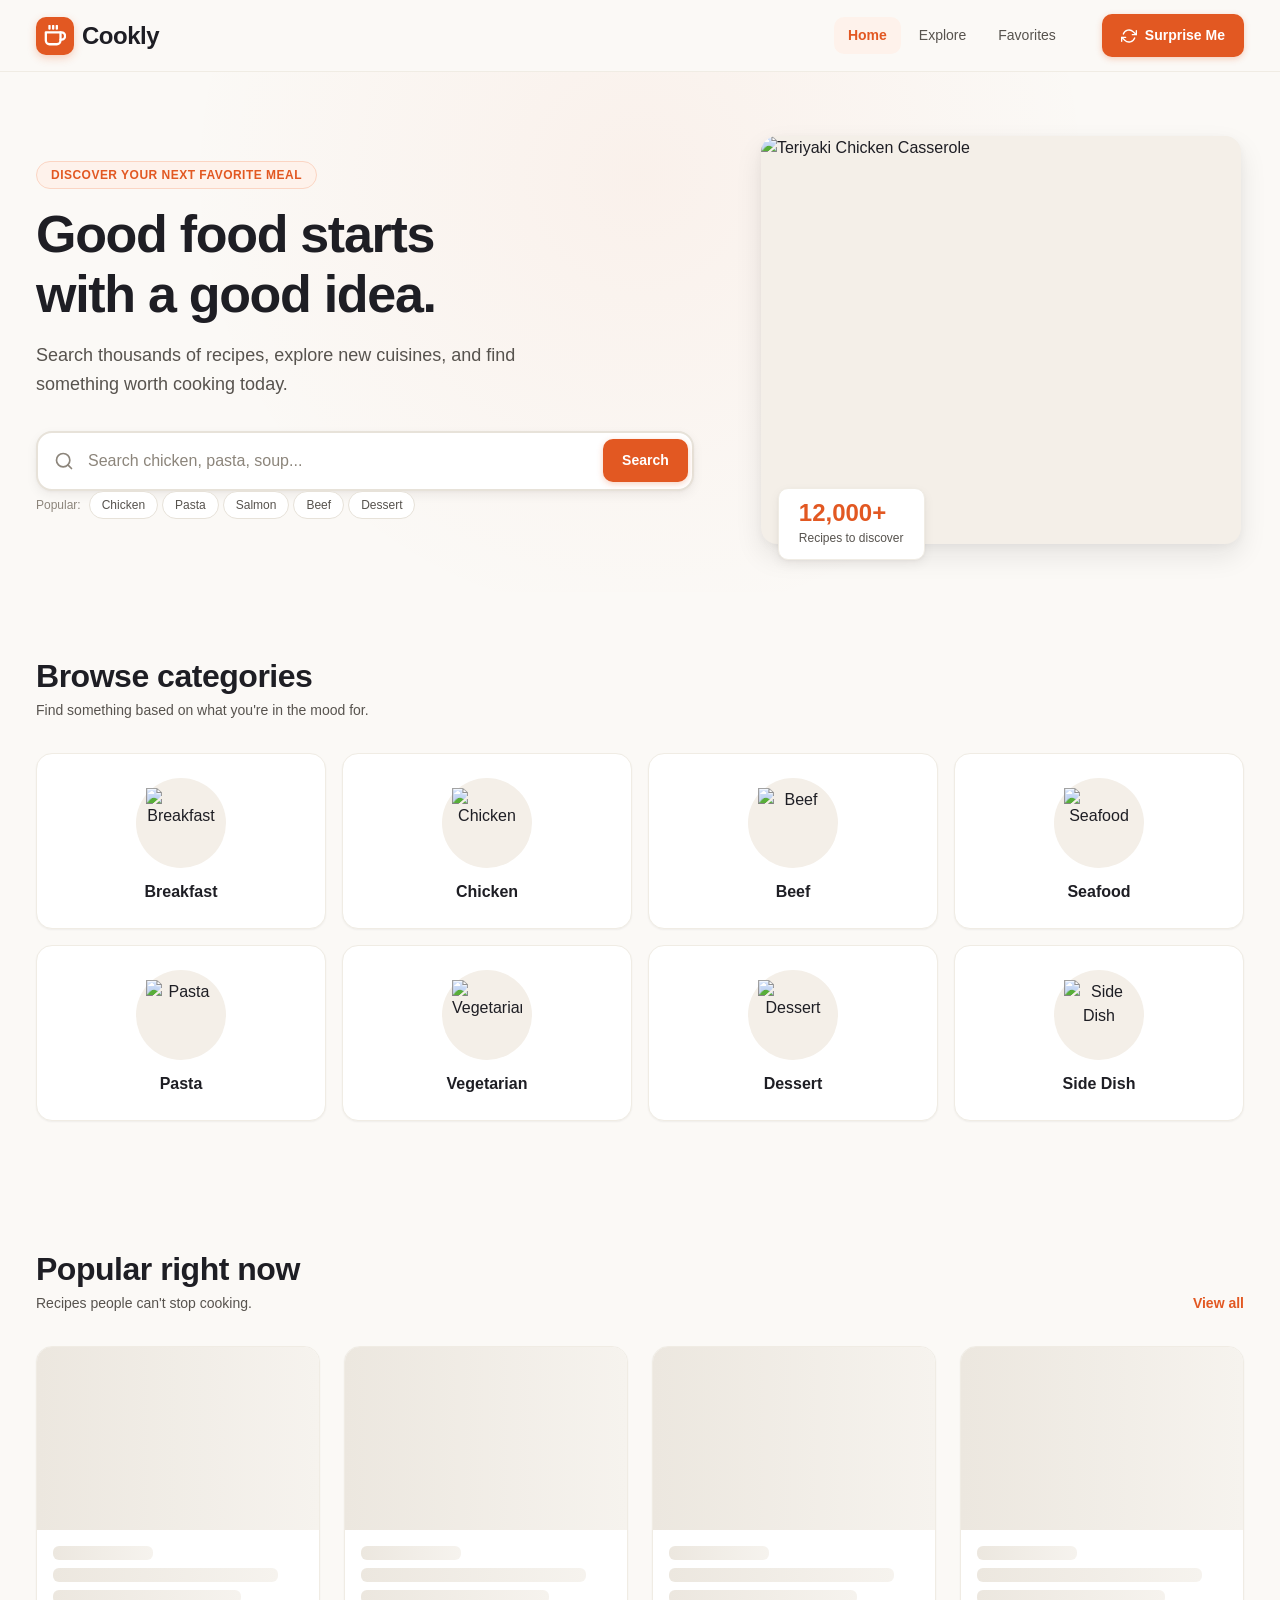
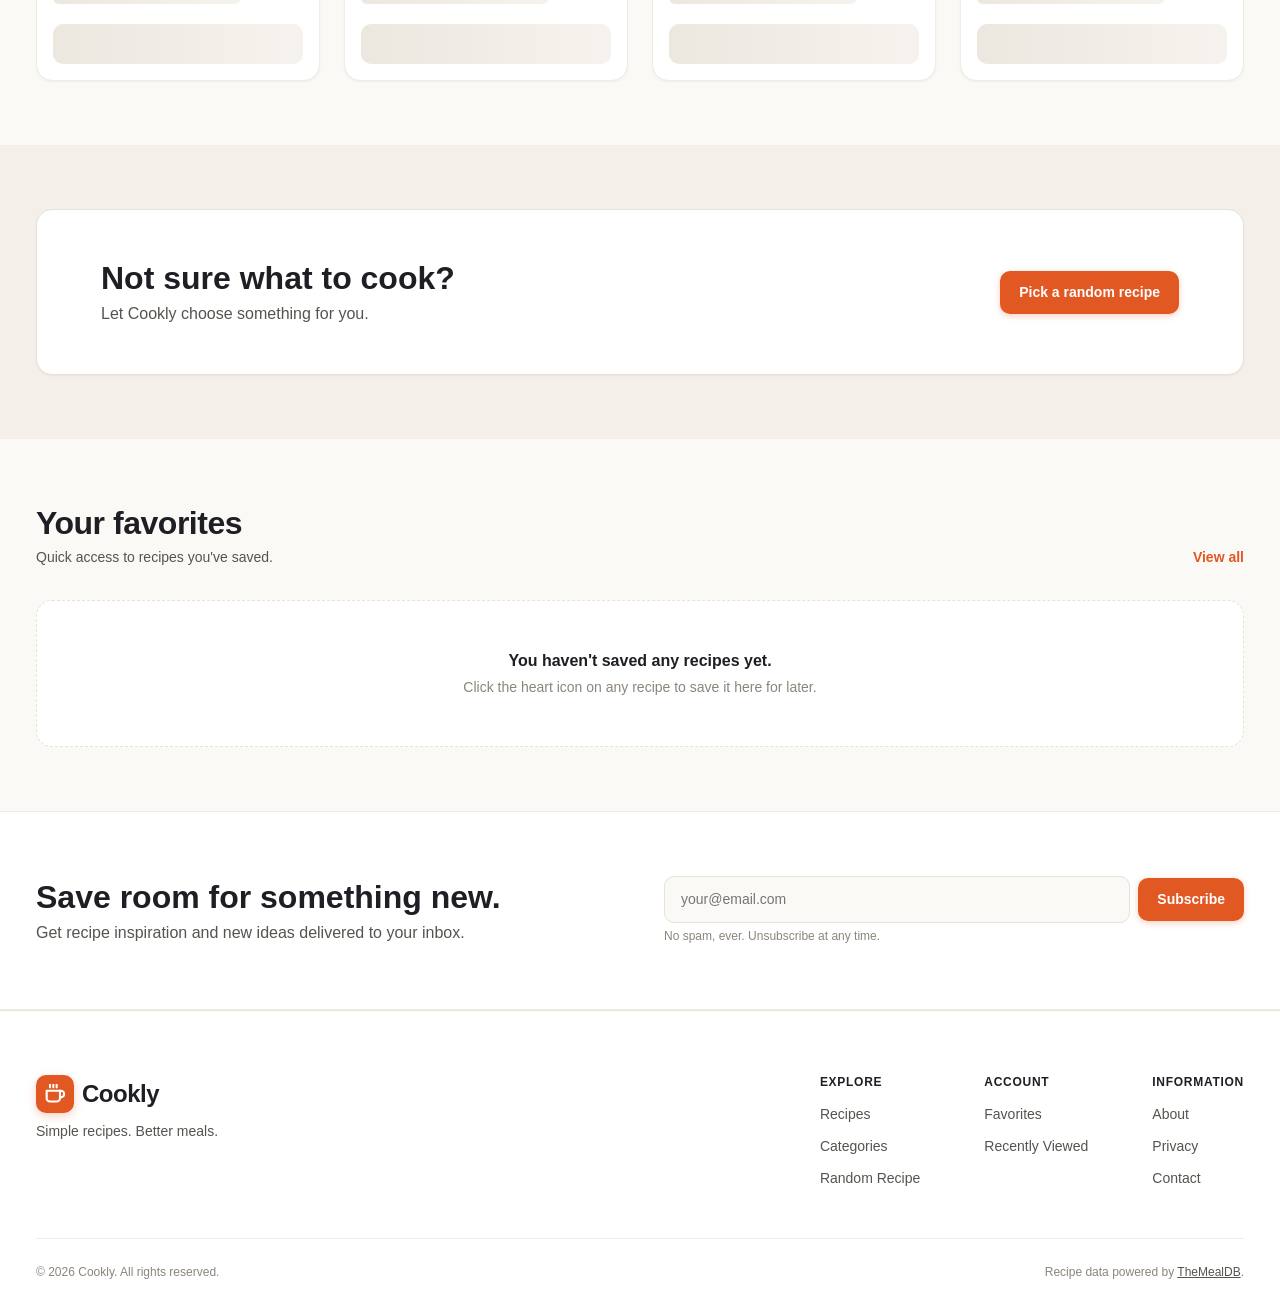
==== commit 3c831f36: "Fix broken homepage markup and JS bugs, add favorites page - Rebuild index.html as a single valid Co" ====
--- a/index.html
+++ b/index.html
@@ -3,14 +3,10 @@
 <head>
   <meta charset="UTF-8">
   <meta name="viewport" content="width=device-width, initial-scale=1.0">
-  <meta name="description" content="Discover, search, and cook thousands of delicious recipes from around the world with RecipeFinder.">
-  <title>RecipeFinder — Find Something Delicious</title>
-  <link rel="preconnect" href="https://www.themealdb.com">
   <meta name="description" content="Cookly — Search thousands of recipes, explore new cuisines, and find something worth cooking today.">
   <meta name="theme-color" content="#ffffff">
   <title>Cookly — Good food starts with a good idea.</title>
 
-  <!-- Stylesheets -->
   <!-- Preconnect to API and Image CDN -->
   <link rel="preconnect" href="https://www.themealdb.com">
 
@@ -19,21 +15,15 @@
   <link rel="stylesheet" href="./css/reset.css">
   <link rel="stylesheet" href="./css/style.css">
   <link rel="stylesheet" href="./css/components.css">
-  <link rel="stylesheet" href="./css/style.css">
   <link rel="stylesheet" href="./css/responsive.css">
 </head>
 <body>
 
-  <!-- ===================== HEADER ===================== -->
-  <header class="site-header">
   <!-- ============================================================
        HEADER
        ============================================================ -->
   <header class="site-header" id="siteHeader">
     <div class="container header-inner">
-      <a href="index.html" class="brand-link" aria-label="RecipeFinder Homepage">
-        <span class="brand-icon" aria-hidden="true">
-          <svg width="20" height="20" viewBox="0 0 24 24" fill="none" stroke="currentColor" stroke-width="2.5" stroke-linecap="round" stroke-linejoin="round">
 
       <!-- Logo -->
       <a href="index.html" class="site-logo" aria-label="Cookly — Go to homepage">
@@ -46,65 +36,32 @@
             <line x1="14" y1="1" x2="14" y2="4"></line>
           </svg>
         </span>
-        <span class="brand-title">Recipe<span>Finder</span></span>
-
-      <!-- Logo -->
-      <a href="index.html" class="site-logo" aria-label="Cookly — Go to homepage">
-        <span class="site-logo-mark" aria-hidden="true"></span>
         <span class="site-logo-text">Cookly</span>
       </a>
 
-      <nav class="primary-nav" id="primaryNav" aria-label="Main navigation">
-        <ul class="nav-list">
-          <li>
-            <a href="index.html" class="nav-link active" aria-current="page">
-              <svg width="16" height="16" viewBox="0 0 24 24" fill="none" stroke="currentColor" stroke-width="2" stroke-linecap="round" stroke-linejoin="round" aria-hidden="true">
-                <path d="M3 9l9-7 9 7v11a2 2 0 0 1-2 2H5a2 2 0 0 1-2-2z"></path>
-                <polyline points="9 22 9 12 15 12 15 22"></polyline>
-              </svg>
-              Home
-            </a>
       <!-- Desktop Navigation -->
       <nav class="primary-nav" id="primaryNav" aria-label="Primary navigation">
         <ul class="nav-list" role="list">
           <li class="nav-item">
             <a href="index.html" class="nav-link nav-link--active" aria-current="page">Home</a>
           </li>
-          <li>
           <li class="nav-item">
             <a href="#categories" class="nav-link">Explore</a>
           </li>
           <li class="nav-item">
-            <a href="favorites.html" class="nav-link">
-              <svg width="16" height="16" viewBox="0 0 24 24" fill="none" stroke="currentColor" stroke-width="2" stroke-linecap="round" stroke-linejoin="round" aria-hidden="true">
-                <path d="M20.84 4.61a5.5 5.5 0 0 0-7.78 0L12 5.67l-1.06-1.06a5.5 5.5 0 0 0-7.78 7.78l1.06 1.06L12 21.23l7.78-7.78 1.06-1.06a5.5 5.5 0 0 0 0-7.78z"></path>
-              </svg>
             <a href="favorites.html" class="nav-link" id="favoritesNavLink">
               Favorites
-              <span class="nav-badge favorites-count-badge" style="display: none;" aria-label="Saved favorites count">0</span>
-              <span class="nav-badge" id="headerFavoritesCount" aria-label="favorites count" hidden>0</span>
               <span class="nav-badge" id="headerFavoritesCount" aria-label="favorites count" style="display: none;">0</span>
             </a>
           </li>
         </ul>
 
-        <div class="header-actions">
-          <button type="button" class="btn btn-secondary" id="randomRecipeBtn" aria-label="Discover a random recipe">
-            <svg width="16" height="16" viewBox="0 0 24 24" fill="none" stroke="currentColor" stroke-width="2" stroke-linecap="round" stroke-linejoin="round" aria-hidden="true">
-              <polyline points="23 4 23 10 17 10"></polyline>
-              <polyline points="1 20 1 14 7 14"></polyline>
-              <path d="M3.51 9a9 9 0 0 1 14.85-3.36L23 10M1 14l4.64 4.36A9 9 0 0 0 20.49 15"></path>
-            </svg>
-            <span>Random Recipe</span>
-          </button>
-        </div>
         <button
           type="button"
           class="btn btn-primary btn-surprise"
           id="randomRecipeButton"
           aria-label="Get a random recipe suggestion"
         >
-          Surprise Me
           <svg width="16" height="16" viewBox="0 0 24 24" fill="none" stroke="currentColor" stroke-width="2" stroke-linecap="round" stroke-linejoin="round" aria-hidden="true">
             <polyline points="23 4 23 10 17 10"></polyline>
             <polyline points="1 20 1 14 7 14"></polyline>
@@ -117,21 +74,12 @@
       <!-- Mobile Hamburger Button -->
       <button
         type="button"
-        class="mobile-menu-btn"
-        id="mobileMenuBtn"
-        aria-label="Toggle navigation menu"
         class="mobile-menu-button"
         id="mobileMenuButton"
         aria-label="Open navigation menu"
         aria-expanded="false"
-        aria-controls="primaryNav"
         aria-controls="mobileNavigation"
       >
-        <svg width="22" height="22" viewBox="0 0 24 24" fill="none" stroke="currentColor" stroke-width="2" stroke-linecap="round" stroke-linejoin="round" aria-hidden="true">
-          <line x1="3" y1="12" x2="21" y2="12"></line>
-          <line x1="3" y1="6" x2="21" y2="6"></line>
-          <line x1="3" y1="18" x2="21" y2="18"></line>
-        </svg>
         <span class="hamburger-bar" aria-hidden="true"></span>
         <span class="hamburger-bar" aria-hidden="true"></span>
         <span class="hamburger-bar" aria-hidden="true"></span>
@@ -148,7 +96,6 @@
       <ul class="mobile-nav-list" role="list">
         <li><a href="index.html" class="mobile-nav-link" aria-current="page">Home</a></li>
         <li><a href="#categories" class="mobile-nav-link">Explore</a></li>
-        <li><a href="favorites.html" class="mobile-nav-link">Favorites</a></li>
         <li>
           <a href="favorites.html" class="mobile-nav-link">
             Favorites
@@ -167,38 +114,12 @@
     </nav>
   </header>
 
-  <!-- ===================== MAIN ===================== -->
-  <main class="site-main" id="mainContent">
-
-    <!-- Hero Section -->
-    <section class="hero-section" aria-labelledby="heroTitle">
-      <div class="container">
-        <span class="hero-tagline">Curated Culinary Library</span>
-        <h1 class="hero-title" id="heroTitle">Find something delicious</h1>
-        <p class="hero-subtitle">
-          Explore thousands of inspiring recipes, search by ingredients or dish name, and save your favorites for everyday cooking.
-        </p>
+
   <!-- ============================================================
        MAIN CONTENT
        ============================================================ -->
-  <main id="mainContent">
-
-        <form class="search-form" id="searchForm" role="search" novalidate>
-          <div class="search-box">
-            <span class="search-icon-left" aria-hidden="true">
-              <svg width="20" height="20" viewBox="0 0 24 24" fill="none" stroke="currentColor" stroke-width="2" stroke-linecap="round" stroke-linejoin="round">
-                <circle cx="11" cy="11" r="8"></circle>
-                <line x1="21" y1="21" x2="16.65" y2="16.65"></line>
-              </svg>
-            </span>
-            <label for="searchInput" class="sr-only">Search recipes, dishes or ingredients</label>
-            <input
-              type="search"
-              id="searchInput"
-              name="query"
-              class="search-input"
-              placeholder="Search recipes, ingredients (e.g. Chicken, Pasta, Curry)..."
-              autocomplete="off"
+  <main class="site-main" id="mainContent">
+
     <!-- -------------------------------------------------------
          HERO SECTION
          ------------------------------------------------------- -->
@@ -232,7 +153,6 @@
                   <line x1="21" y1="21" x2="16.65" y2="16.65"></line>
                 </svg>
               </span>
-              <label for="searchInput" class="sr-only">Search chicken, pasta, soup...</label>
               <input
                 type="search"
                 class="search-input"
@@ -242,8 +162,6 @@
                 autocomplete="off"
                 autocorrect="off"
                 spellcheck="false"
-                aria-label="Search for a recipe or ingredient"
-                aria-label="Search chicken, pasta, soup..."
               >
               <button
                 type="submit"
@@ -309,44 +227,24 @@
           </div>
         </div>
 
-        <!-- Hero Visual (decorative image area) -->
         <!-- Hero Visual -->
         <div class="hero-visual" aria-hidden="true">
           <div class="hero-image-frame">
             <img
               src="https://www.themealdb.com/images/media/meals/sstssx1487349585.jpg"
-              alt="A beautifully plated dish"
               alt="Teriyaki Chicken Casserole"
               class="hero-image"
               width="540"
               height="480"
               onerror="this.onerror=null;this.src='https://images.unsplash.com/photo-1546069901-ba9599a7e63c?w=600&auto=format&fit=crop&q=80'"
             >
-            <button type="button" id="searchClearBtn" class="search-clear-btn" aria-label="Clear search">
-              <svg width="18" height="18" viewBox="0 0 24 24" fill="none" stroke="currentColor" stroke-width="2" stroke-linecap="round" stroke-linejoin="round" aria-hidden="true">
-                <line x1="18" y1="6" x2="6" y2="18"></line>
-                <line x1="6" y1="6" x2="18" y2="18"></line>
-              </svg>
-            </button>
-            <button type="submit" class="search-submit-btn">
-              <span>Search</span>
-            </button>
-          </div>
-        </form>
+          </div>
           <div class="hero-badge">
             <span class="hero-badge-number">12,000+</span>
             <span class="hero-badge-label">Recipes to discover</span>
           </div>
         </div>
 
-        <div class="quick-search-tags" aria-label="Popular quick searches">
-          <span>Popular:</span>
-          <button type="button" class="quick-tag-btn" data-tag="Chicken">Chicken</button>
-          <button type="button" class="quick-tag-btn" data-tag="Pasta">Pasta</button>
-          <button type="button" class="quick-tag-btn" data-tag="Beef">Beef</button>
-          <button type="button" class="quick-tag-btn" data-tag="Seafood">Seafood</button>
-          <button type="button" class="quick-tag-btn" data-tag="Soup">Soup</button>
-          <button type="button" class="quick-tag-btn" data-tag="Dessert">Dessert</button>
       </div>
     </section>
 
@@ -525,188 +423,6 @@
             </div>
             <span class="category-card-name">Side Dish</span>
           </button>
-
-        </div>
-      </div>
-    </section>
-
-    <!-- Categories Filter Bar -->
-    <section class="categories-section" aria-label="Filter by category">
-
-    <!-- -------------------------------------------------------
-         POPULAR RECIPES SECTION
-         ------------------------------------------------------- -->
-    <section class="popular-section section" id="popularRecipes" aria-labelledby="popularHeading">
-      <div class="container">
-        <div class="section-label">Browse by Category</div>
-        <div class="category-chips-wrapper" id="categoryChips" role="tablist" aria-label="Meal categories">
-          <button type="button" class="category-chip active" data-category="All" role="tab" aria-selected="true">
-            All Recipes
-
-        <div class="section-header">
-          <div class="section-header-text">
-            <h2 class="section-heading" id="popularHeading">Popular right now</h2>
-            <p class="section-description">Recipes people can't stop cooking.</p>
-          </div>
-          <a href="#" class="section-link" id="viewAllRecipesLink" aria-label="View all popular recipes">
-            View all
-          </a>
-        </div>
-
-        <!-- Recipe Cards Grid -->
-        <div class="recipe-grid" id="popularRecipesGrid" aria-label="Popular recipes">
-
-          <!-- Recipe Card 1 (example structure) -->
-          <article class="recipe-card" data-recipe-id="52772">
-            <div class="recipe-card-image-wrapper">
-              <img
-                src="https://www.themealdb.com/images/media/meals/sstssx1487349585.jpg"
-                alt="Teriyaki Chicken Casserole"
-                class="recipe-card-image"
-                loading="lazy"
-                width="400"
-                height="300"
-              >
-              <button
-                type="button"
-                class="favorite-button"
-                aria-label="Add Teriyaki Chicken Casserole to favorites"
-                data-recipe-id="52772"
-                aria-pressed="false"
-              >
-                <span class="favorite-icon" aria-hidden="true"></span>
-              </button>
-            </div>
-            <div class="recipe-card-content">
-              <div class="recipe-card-meta">
-                <span class="recipe-card-category">Chicken</span>
-                <span class="recipe-card-area">Japanese</span>
-              </div>
-              <h3 class="recipe-card-title">Teriyaki Chicken Casserole</h3>
-              <p class="recipe-card-description">A hearty baked casserole packed with tender chicken, vegetables, and a rich teriyaki sauce.</p>
-              <a
-                href="recipe.html?id=52772"
-                class="btn btn-secondary recipe-card-link"
-                aria-label="View full recipe for Teriyaki Chicken Casserole"
-              >
-                View Recipe
-              </a>
-            </div>
-          </article>
-
-          <!-- Recipe Card 2 (example structure) -->
-          <article class="recipe-card" data-recipe-id="52869">
-            <div class="recipe-card-image-wrapper">
-              <img
-                src="https://www.themealdb.com/images/media/meals/wvpsxx1468256321.jpg"
-                alt="Kumpir"
-                class="recipe-card-image"
-                loading="lazy"
-                width="400"
-                height="300"
-              >
-              <button
-                type="button"
-                class="favorite-button"
-                aria-label="Add Kumpir to favorites"
-                data-recipe-id="52869"
-                aria-pressed="false"
-              >
-                <span class="favorite-icon" aria-hidden="true"></span>
-              </button>
-            </div>
-            <div class="recipe-card-content">
-              <div class="recipe-card-meta">
-                <span class="recipe-card-category">Side</span>
-                <span class="recipe-card-area">Turkish</span>
-              </div>
-              <h3 class="recipe-card-title">Kumpir</h3>
-              <p class="recipe-card-description">Turkish-style loaded baked potato topped with butter, cheese, and an array of vibrant toppings.</p>
-              <a
-                href="recipe.html?id=52869"
-                class="btn btn-secondary recipe-card-link"
-                aria-label="View full recipe for Kumpir"
-              >
-                View Recipe
-              </a>
-            </div>
-          </article>
-
-          <!-- Recipe Card 3 (example structure) -->
-          <article class="recipe-card" data-recipe-id="53049">
-            <div class="recipe-card-image-wrapper">
-              <img
-                src="https://www.themealdb.com/images/media/meals/g373701542818194.jpg"
-                alt="Apam Balik"
-                class="recipe-card-image"
-                loading="lazy"
-                width="400"
-                height="300"
-              >
-              <button
-                type="button"
-                class="favorite-button"
-                aria-label="Add Apam Balik to favorites"
-                data-recipe-id="53049"
-                aria-pressed="false"
-              >
-                <span class="favorite-icon" aria-hidden="true"></span>
-              </button>
-            </div>
-            <div class="recipe-card-content">
-              <div class="recipe-card-meta">
-                <span class="recipe-card-category">Dessert</span>
-                <span class="recipe-card-area">Malaysian</span>
-              </div>
-              <h3 class="recipe-card-title">Apam Balik</h3>
-              <p class="recipe-card-description">A crispy Malaysian pancake filled with sweet peanut, sugar and butter — a beloved street-food classic.</p>
-              <a
-                href="recipe.html?id=53049"
-                class="btn btn-secondary recipe-card-link"
-                aria-label="View full recipe for Apam Balik"
-              >
-                View Recipe
-              </a>
-            </div>
-          </article>
-
-          <!-- Recipe Card 4 (example structure) -->
-          <article class="recipe-card" data-recipe-id="52959">
-            <div class="recipe-card-image-wrapper">
-              <img
-                src="https://www.themealdb.com/images/media/meals/1549542355.jpg"
-                alt="Budino Di Ricotta"
-                class="recipe-card-image"
-                loading="lazy"
-                width="400"
-                height="300"
-              >
-              <button
-                type="button"
-                class="favorite-button"
-                aria-label="Add Budino Di Ricotta to favorites"
-                data-recipe-id="52959"
-                aria-pressed="false"
-              >
-                <span class="favorite-icon" aria-hidden="true"></span>
-              </button>
-            </div>
-            <div class="recipe-card-content">
-              <div class="recipe-card-meta">
-                <span class="recipe-card-category">Dessert</span>
-                <span class="recipe-card-area">Italian</span>
-              </div>
-              <h3 class="recipe-card-title">Budino Di Ricotta</h3>
-              <p class="recipe-card-description">A soft, creamy Italian ricotta pudding infused with citrus zest and baked to golden perfection.</p>
-              <a
-                href="recipe.html?id=52959"
-                class="btn btn-secondary recipe-card-link"
-                aria-label="View full recipe for Budino Di Ricotta"
-              >
-                View Recipe
-              </a>
-            </div>
-          </article>
 
         </div>
       </div>
@@ -804,8 +520,6 @@
       </div>
     </section>
 
-    <!-- Results Section -->
-    <section class="results-section" aria-labelledby="resultsHeading">
 
     <!-- -------------------------------------------------------
          POPULAR RECIPES SECTION
@@ -823,11 +537,178 @@
           </a>
         </div>
 
-        <!-- Recipe Cards Grid -->
+        <!-- Recipe Cards Grid: fallback cards are replaced by app.js once the API responds -->
         <div class="recipe-grid" id="popularRecipesGrid" aria-label="Popular recipes">
-          <!-- Dynamically populated by app.js with fallback example cards -->
-        </div>
-
+
+          <article class="recipe-card" data-recipe-id="52772">
+            <div class="recipe-card-image-wrapper recipe-card-media">
+              <img
+                src="https://www.themealdb.com/images/media/meals/sstssx1487349585.jpg"
+                alt="Teriyaki Chicken Casserole"
+                class="recipe-card-image recipe-card-img"
+                loading="lazy"
+                width="400"
+                height="300"
+              >
+              <button
+                type="button"
+                class="favorite-button recipe-card-fav-btn"
+                aria-label="Add Teriyaki Chicken Casserole to favorites"
+                data-recipe-id="52772"
+                aria-pressed="false"
+              >
+                <span class="favorite-icon" aria-hidden="true">
+                  <svg width="18" height="18" viewBox="0 0 24 24" fill="none" stroke="currentColor" stroke-width="2" stroke-linecap="round" stroke-linejoin="round">
+                    <path d="M20.84 4.61a5.5 5.5 0 0 0-7.78 0L12 5.67l-1.06-1.06a5.5 5.5 0 0 0-7.78 7.78l1.06 1.06L12 21.23l7.78-7.78 1.06-1.06a5.5 5.5 0 0 0 0-7.78z"></path>
+                  </svg>
+                </span>
+              </button>
+            </div>
+            <div class="recipe-card-content recipe-card-body">
+              <div class="recipe-card-meta">
+                <span class="recipe-card-category badge badge-accent">Chicken</span>
+                <span class="recipe-card-area badge badge-subtle">Japanese</span>
+              </div>
+              <h3 class="recipe-card-title">Teriyaki Chicken Casserole</h3>
+              <div class="recipe-card-footer">
+                <a
+                  href="recipe.html?id=52772"
+                  class="btn btn-secondary recipe-card-link"
+                  aria-label="View full recipe for Teriyaki Chicken Casserole"
+                >
+                  View Recipe
+                </a>
+              </div>
+            </div>
+          </article>
+
+          <article class="recipe-card" data-recipe-id="52869">
+            <div class="recipe-card-image-wrapper recipe-card-media">
+              <img
+                src="https://www.themealdb.com/images/media/meals/wvpsxx1468256321.jpg"
+                alt="Kumpir"
+                class="recipe-card-image recipe-card-img"
+                loading="lazy"
+                width="400"
+                height="300"
+              >
+              <button
+                type="button"
+                class="favorite-button recipe-card-fav-btn"
+                aria-label="Add Kumpir to favorites"
+                data-recipe-id="52869"
+                aria-pressed="false"
+              >
+                <span class="favorite-icon" aria-hidden="true">
+                  <svg width="18" height="18" viewBox="0 0 24 24" fill="none" stroke="currentColor" stroke-width="2" stroke-linecap="round" stroke-linejoin="round">
+                    <path d="M20.84 4.61a5.5 5.5 0 0 0-7.78 0L12 5.67l-1.06-1.06a5.5 5.5 0 0 0-7.78 7.78l1.06 1.06L12 21.23l7.78-7.78 1.06-1.06a5.5 5.5 0 0 0 0-7.78z"></path>
+                  </svg>
+                </span>
+              </button>
+            </div>
+            <div class="recipe-card-content recipe-card-body">
+              <div class="recipe-card-meta">
+                <span class="recipe-card-category badge badge-accent">Side</span>
+                <span class="recipe-card-area badge badge-subtle">Turkish</span>
+              </div>
+              <h3 class="recipe-card-title">Kumpir</h3>
+              <div class="recipe-card-footer">
+                <a
+                  href="recipe.html?id=52869"
+                  class="btn btn-secondary recipe-card-link"
+                  aria-label="View full recipe for Kumpir"
+                >
+                  View Recipe
+                </a>
+              </div>
+            </div>
+          </article>
+
+          <article class="recipe-card" data-recipe-id="53049">
+            <div class="recipe-card-image-wrapper recipe-card-media">
+              <img
+                src="https://www.themealdb.com/images/media/meals/g373701542818194.jpg"
+                alt="Apam Balik"
+                class="recipe-card-image recipe-card-img"
+                loading="lazy"
+                width="400"
+                height="300"
+              >
+              <button
+                type="button"
+                class="favorite-button recipe-card-fav-btn"
+                aria-label="Add Apam Balik to favorites"
+                data-recipe-id="53049"
+                aria-pressed="false"
+              >
+                <span class="favorite-icon" aria-hidden="true">
+                  <svg width="18" height="18" viewBox="0 0 24 24" fill="none" stroke="currentColor" stroke-width="2" stroke-linecap="round" stroke-linejoin="round">
+                    <path d="M20.84 4.61a5.5 5.5 0 0 0-7.78 0L12 5.67l-1.06-1.06a5.5 5.5 0 0 0-7.78 7.78l1.06 1.06L12 21.23l7.78-7.78 1.06-1.06a5.5 5.5 0 0 0 0-7.78z"></path>
+                  </svg>
+                </span>
+              </button>
+            </div>
+            <div class="recipe-card-content recipe-card-body">
+              <div class="recipe-card-meta">
+                <span class="recipe-card-category badge badge-accent">Dessert</span>
+                <span class="recipe-card-area badge badge-subtle">Malaysian</span>
+              </div>
+              <h3 class="recipe-card-title">Apam Balik</h3>
+              <div class="recipe-card-footer">
+                <a
+                  href="recipe.html?id=53049"
+                  class="btn btn-secondary recipe-card-link"
+                  aria-label="View full recipe for Apam Balik"
+                >
+                  View Recipe
+                </a>
+              </div>
+            </div>
+          </article>
+
+          <article class="recipe-card" data-recipe-id="52959">
+            <div class="recipe-card-image-wrapper recipe-card-media">
+              <img
+                src="https://www.themealdb.com/images/media/meals/1549542355.jpg"
+                alt="Budino Di Ricotta"
+                class="recipe-card-image recipe-card-img"
+                loading="lazy"
+                width="400"
+                height="300"
+              >
+              <button
+                type="button"
+                class="favorite-button recipe-card-fav-btn"
+                aria-label="Add Budino Di Ricotta to favorites"
+                data-recipe-id="52959"
+                aria-pressed="false"
+              >
+                <span class="favorite-icon" aria-hidden="true">
+                  <svg width="18" height="18" viewBox="0 0 24 24" fill="none" stroke="currentColor" stroke-width="2" stroke-linecap="round" stroke-linejoin="round">
+                    <path d="M20.84 4.61a5.5 5.5 0 0 0-7.78 0L12 5.67l-1.06-1.06a5.5 5.5 0 0 0-7.78 7.78l1.06 1.06L12 21.23l7.78-7.78 1.06-1.06a5.5 5.5 0 0 0 0-7.78z"></path>
+                  </svg>
+                </span>
+              </button>
+            </div>
+            <div class="recipe-card-content recipe-card-body">
+              <div class="recipe-card-meta">
+                <span class="recipe-card-category badge badge-accent">Dessert</span>
+                <span class="recipe-card-area badge badge-subtle">Italian</span>
+              </div>
+              <h3 class="recipe-card-title">Budino Di Ricotta</h3>
+              <div class="recipe-card-footer">
+                <a
+                  href="recipe.html?id=52959"
+                  class="btn btn-secondary recipe-card-link"
+                  aria-label="View full recipe for Budino Di Ricotta"
+                >
+                  View Recipe
+                </a>
+              </div>
+            </div>
+          </article>
+
+        </div>
       </div>
     </section>
 
@@ -837,10 +718,6 @@
          ------------------------------------------------------- -->
     <section class="random-cta-section section" id="randomCta" aria-labelledby="randomCtaHeading">
       <div class="container">
-        <div class="results-header">
-          <div class="results-title-group">
-            <h2 id="resultsHeading">All Popular Recipes</h2>
-            <p class="results-subtitle" id="resultsCount" aria-live="polite">Loading recipes...</p>
         <div class="random-cta-inner">
           <div class="random-cta-content">
             <h2 class="random-cta-heading" id="randomCtaHeading">Not sure what to cook?</h2>
@@ -855,8 +732,6 @@
             Pick a random recipe
           </button>
         </div>
-        <div class="recipe-grid" id="recipeGrid" aria-live="polite">
-          <!-- Cards injected by app.js -->
       </div>
     </section>
 
@@ -877,8 +752,7 @@
           </a>
         </div>
 
-        <!-- Favorites list injected by JS. Empty state rendered by JS if no favorites. -->
-        <!-- Favorites preview grid -->
+        <!-- Favorites preview grid (empty state rendered by JS if no favorites) -->
         <div
           class="recipe-grid"
           id="favoritesPreview"
@@ -891,7 +765,6 @@
 
 
     <!-- -------------------------------------------------------
-         RECENT SEARCHES SECTION (hidden until JS populates it)
          RECENT SEARCHES SECTION (hidden until searches exist)
          ------------------------------------------------------- -->
     <section
@@ -965,8 +838,6 @@
 
   </main>
 
-  <!-- ===================== FOOTER ===================== -->
-  <footer class="site-footer">
 
   <!-- ============================================================
        FOOTER
@@ -978,8 +849,6 @@
 
         <!-- Footer Brand -->
         <div class="footer-brand">
-          <a href="index.html" class="brand-link" aria-label="RecipeFinder">
-            <span class="brand-icon" aria-hidden="true">
           <a href="index.html" class="site-logo footer-logo" aria-label="Cookly homepage">
             <span class="site-logo-mark" aria-hidden="true">
               <svg width="20" height="20" viewBox="0 0 24 24" fill="none" stroke="currentColor" stroke-width="2.5" stroke-linecap="round" stroke-linejoin="round">
@@ -990,26 +859,13 @@
                 <line x1="14" y1="1" x2="14" y2="4"></line>
               </svg>
             </span>
-            <span class="brand-title">Recipe<span>Finder</span></span>
-          <a href="index.html" class="site-logo footer-logo" aria-label="Cookly homepage">
-            <span class="site-logo-mark" aria-hidden="true"></span>
             <span class="site-logo-text">Cookly</span>
           </a>
-          <p class="footer-desc">
-            A fast, accessible, modern culinary recipe finder built with clean HTML5, CSS3, and ES6 JavaScript.
-          </p>
           <p class="footer-tagline">Simple recipes. Better meals.</p>
         </div>
 
         <!-- Footer Navigation Columns -->
         <nav class="footer-nav" aria-label="Footer navigation">
-          <div class="footer-col">
-            <h4>Explore</h4>
-            <div class="footer-links">
-              <a href="index.html">Home</a>
-              <a href="favorites.html">Saved Recipes</a>
-              <a href="index.html#categoryChips">Categories</a>
-            </div>
 
           <div class="footer-nav-column">
             <h3 class="footer-nav-heading">Explore</h3>
@@ -1019,12 +875,6 @@
               <li><a href="#randomCta" class="footer-nav-link">Random Recipe</a></li>
             </ul>
           </div>
-          <div class="footer-col">
-            <h4>API &amp; Data</h4>
-            <div class="footer-links">
-              <a href="https://www.themealdb.com/api.php" target="_blank" rel="noopener noreferrer">TheMealDB API</a>
-              <a href="https://github.com" target="_blank" rel="noopener noreferrer">Open Source</a>
-            </div>
 
           <div class="footer-nav-column">
             <h3 class="footer-nav-heading">Account</h3>
@@ -1037,9 +887,6 @@
           <div class="footer-nav-column">
             <h3 class="footer-nav-heading">Information</h3>
             <ul class="footer-nav-list" role="list">
-              <li><a href="about.html" class="footer-nav-link">About</a></li>
-              <li><a href="privacy.html" class="footer-nav-link">Privacy</a></li>
-              <li><a href="contact.html" class="footer-nav-link">Contact</a></li>
               <li><a href="#hero" class="footer-nav-link">About</a></li>
               <li><a href="#newsletter" class="footer-nav-link">Privacy</a></li>
               <li><a href="#newsletter" class="footer-nav-link">Contact</a></li>
@@ -1051,14 +898,10 @@
 
       <!-- Footer Bottom Bar -->
       <div class="footer-bottom">
-        <p>&copy; 2026 RecipeFinder. All rights reserved.</p>
-        <p>Powered by <a href="https://www.themealdb.com" target="_blank" rel="noopener noreferrer">TheMealDB</a>.</p>
         <p class="footer-copyright">
-          &copy; <span id="currentYear"></span> Cookly. All rights reserved.
           &copy; <span id="currentYear">2026</span> Cookly. All rights reserved.
         </p>
         <p class="footer-credit">
-          Recipe data from <a href="https://www.themealdb.com" class="footer-credit-link" target="_blank" rel="noopener noreferrer">TheMealDB</a>.
           Recipe data powered by <a href="https://www.themealdb.com" class="footer-credit-link" target="_blank" rel="noopener noreferrer">TheMealDB</a>.
         </p>
       </div>
@@ -1066,136 +909,8 @@
     </div>
   </footer>
 
-  <!-- Toast Container -->
-  <div class="toast-container" id="toastContainer" aria-live="polite"></div>
-
-  <!-- ES Module Entry Point -->
+
   <!-- ============================================================
-       EMPTY STATE (hidden, shown by JS when no results)
-       ============================================================ -->
-  <div class="empty-state" id="emptyState" hidden aria-live="polite">
-    <div class="empty-state-inner">
-      <div class="empty-state-icon" aria-hidden="true"></div>
-      <h3 class="empty-state-heading">No recipes found</h3>
-      <p class="empty-state-description">
-        Try searching for another ingredient or dish.
-      </p>
-      <button
-        type="button"
-        class="btn btn-primary"
-        id="exploreRecipesButton"
-        aria-label="Explore all recipes"
-      >
-        Explore recipes
-      </button>
-    </div>
-  </div>
-
-
-  <!-- ============================================================
-       ERROR STATE (hidden, shown by JS on API failure)
-       ============================================================ -->
-  <div class="error-state" id="errorState" hidden aria-live="assertive">
-    <div class="error-state-inner">
-      <div class="error-state-icon" aria-hidden="true"></div>
-      <h3 class="error-state-heading">We couldn't load the recipes.</h3>
-      <p class="error-state-description">
-        Check your connection and try again.
-      </p>
-      <button
-        type="button"
-        class="btn btn-primary"
-        id="retryButton"
-        aria-label="Retry loading recipes"
-      >
-        Try Again
-      </button>
-    </div>
-  </div>
-
-
-  <!-- ============================================================
-       RECIPE CARD TEMPLATE
-       Used by JavaScript to dynamically render recipe cards
-       ============================================================ -->
-  <template id="recipeCardTemplate">
-    <article class="recipe-card" data-recipe-id="">
-      <div class="recipe-card-image-wrapper">
-        <img
-          data-role="image"
-          src=""
-          alt=""
-          class="recipe-card-image"
-          loading="lazy"
-          width="400"
-          height="300"
-        >
-        <button
-          type="button"
-          class="favorite-button"
-          data-role="favorite"
-          data-recipe-id=""
-          aria-label="Add to favorites"
-          aria-pressed="false"
-        >
-          <span class="favorite-icon" aria-hidden="true"></span>
-          <span class="favorite-icon" aria-hidden="true">
-            <svg width="18" height="18" viewBox="0 0 24 24" fill="none" stroke="currentColor" stroke-width="2" stroke-linecap="round" stroke-linejoin="round">
-              <path d="M20.84 4.61a5.5 5.5 0 0 0-7.78 0L12 5.67l-1.06-1.06a5.5 5.5 0 0 0-7.78 7.78l1.06 1.06L12 21.23l7.78-7.78 1.06-1.06a5.5 5.5 0 0 0 0-7.78z"></path>
-            </svg>
-          </span>
-        </button>
-      </div>
-      <div class="recipe-card-content">
-        <div class="recipe-card-meta">
-          <span class="recipe-card-category" data-role="category"></span>
-          <span class="recipe-card-area" data-role="area"></span>
-        </div>
-        <h3 class="recipe-card-title" data-role="title"></h3>
-        <p class="recipe-card-description" data-role="description"></p>
-        <a
-          href=""
-          class="btn btn-secondary recipe-card-link"
-          data-role="link"
-          aria-label="View recipe"
-        >
-          View Recipe
-          <span>View Recipe</span>
-          <svg width="15" height="15" viewBox="0 0 24 24" fill="none" stroke="currentColor" stroke-width="2" stroke-linecap="round" stroke-linejoin="round" aria-hidden="true">
-            <line x1="5" y1="12" x2="19" y2="12"></line>
-            <polyline points="12 5 19 12 12 19"></polyline>
-          </svg>
-        </a>
-      </div>
-    </article>
-  </template>
-
-
-  <!-- ============================================================
-       LOADING SKELETON TEMPLATE
-       Used by JavaScript while recipes are being fetched
-       ============================================================ -->
-  <template id="recipeSkeletonTemplate">
-    <div class="recipe-card recipe-card--skeleton" aria-hidden="true">
-      <div class="recipe-card-image-wrapper">
-        <div class="skeleton skeleton-image"></div>
-      </div>
-      <div class="recipe-card-content">
-        <div class="recipe-card-meta">
-          <div class="skeleton skeleton-badge"></div>
-          <div class="skeleton skeleton-badge skeleton-badge--short"></div>
-        </div>
-        <div class="skeleton skeleton-title"></div>
-        <div class="skeleton skeleton-title skeleton-title--short"></div>
-        <div class="skeleton skeleton-button"></div>
-      </div>
-    </div>
-  </template>
-
-
-  <!-- ============================================================
-       ACCESSIBILITY: LIVE REGION
-       Announces dynamic changes to screen readers
        LIVE REGION & TOAST CONTAINER
        ============================================================ -->
   <div
--- a/css/style.css
+++ b/css/style.css
@@ -680,6 +680,10 @@
   background-color: #ffffff;
 }
 
+.favorite-button--large.is-favorite {
+  color: #e11d48;
+}
+
 .recipe-hero-info {
   padding: var(--space-2xl);
   display: flex;
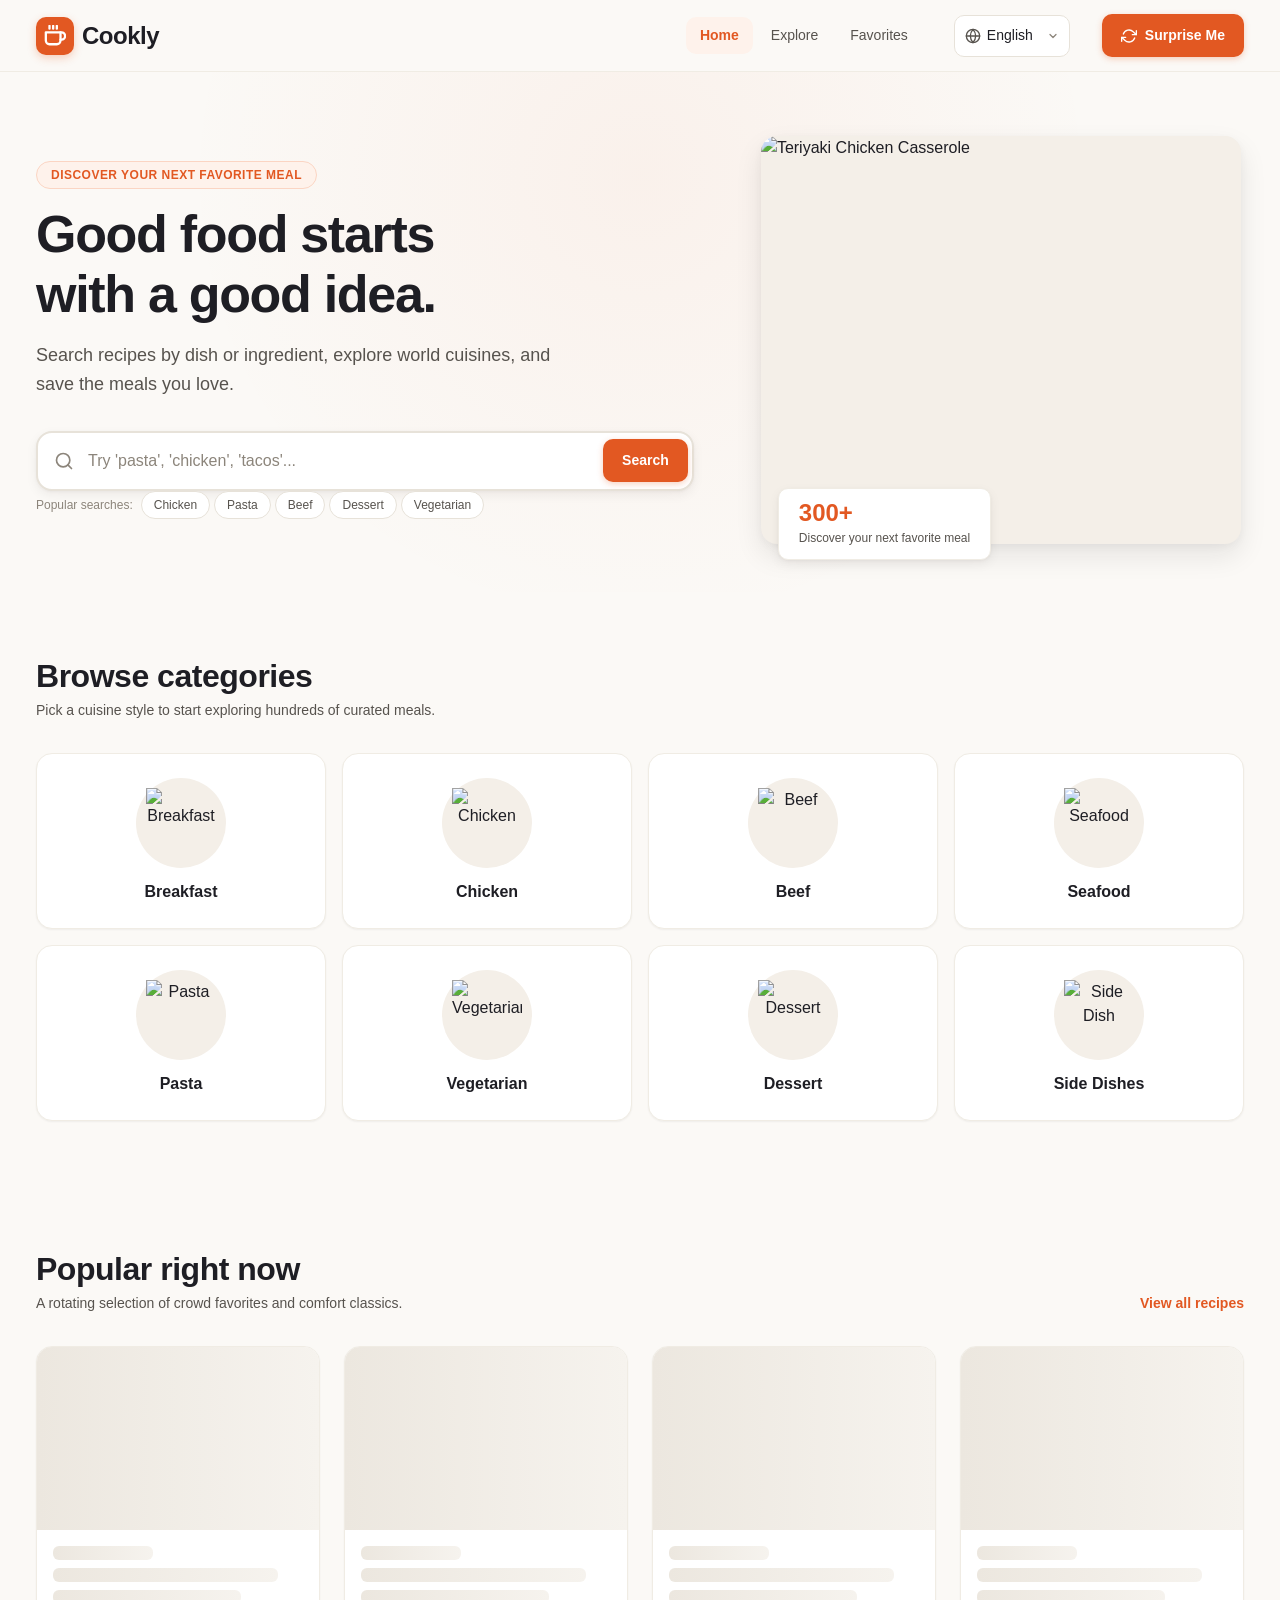
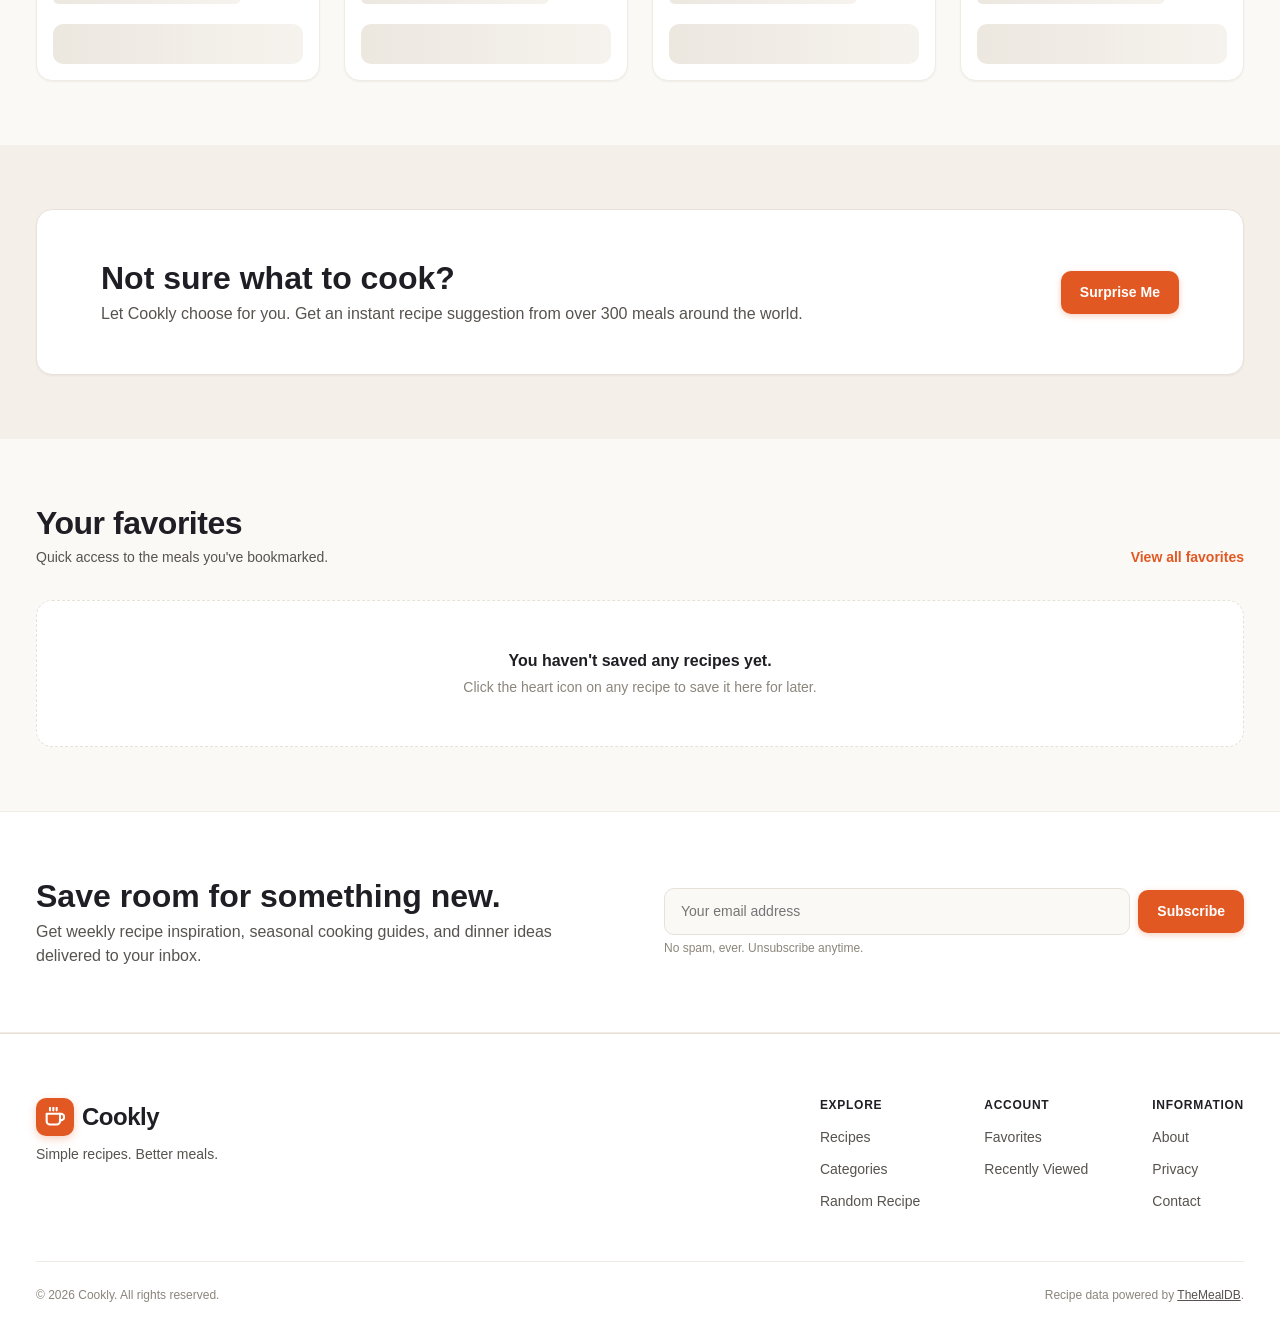
==== commit ea535514: "add multilanguages" ====
--- a/index.html
+++ b/index.html
@@ -5,7 +5,7 @@
   <meta name="viewport" content="width=device-width, initial-scale=1.0">
   <meta name="description" content="Cookly — Search thousands of recipes, explore new cuisines, and find something worth cooking today.">
   <meta name="theme-color" content="#ffffff">
-  <title>Cookly — Good food starts with a good idea.</title>
+  <title data-i18n-page-title="page_title_home">Cookly — Good food starts with a good idea.</title>
 
   <!-- Preconnect to API and Image CDN -->
   <link rel="preconnect" href="https://www.themealdb.com">
@@ -43,31 +43,46 @@
       <nav class="primary-nav" id="primaryNav" aria-label="Primary navigation">
         <ul class="nav-list" role="list">
           <li class="nav-item">
-            <a href="index.html" class="nav-link nav-link--active" aria-current="page">Home</a>
+            <a href="index.html" class="nav-link nav-link--active" aria-current="page" data-i18n="nav_home">Home</a>
           </li>
           <li class="nav-item">
-            <a href="#categories" class="nav-link">Explore</a>
+            <a href="#categories" class="nav-link" data-i18n="nav_explore">Explore</a>
           </li>
           <li class="nav-item">
             <a href="favorites.html" class="nav-link" id="favoritesNavLink">
-              Favorites
-              <span class="nav-badge" id="headerFavoritesCount" aria-label="favorites count" style="display: none;">0</span>
+              <span data-i18n="nav_favorites">Favorites</span>
+              <span class="nav-badge" id="headerFavoritesCount" aria-label="favorites count" data-i18n-attr="aria-label:favorites_count_badge" style="display: none;">0</span>
             </a>
           </li>
         </ul>
+
+        <!-- Language Selector -->
+        <div class="lang-selector" aria-label="Language selector">
+          <svg class="lang-icon" width="16" height="16" viewBox="0 0 24 24" fill="none" stroke="currentColor" stroke-width="2" stroke-linecap="round" stroke-linejoin="round" aria-hidden="true">
+            <circle cx="12" cy="12" r="10"></circle>
+            <line x1="2" y1="12" x2="22" y2="12"></line>
+            <path d="M12 2a15.3 15.3 0 0 1 4 10 15.3 15.3 0 0 1-4 10 15.3 15.3 0 0 1-4-10 15.3 15.3 0 0 1 4-10z"></path>
+          </svg>
+          <select class="lang-select" aria-label="Language" data-i18n-attr="aria-label:nav_lang_label">
+            <option value="en">English</option>
+            <option value="es">Español</option>
+            <option value="ru">Русский</option>
+          </select>
+        </div>
 
         <button
           type="button"
           class="btn btn-primary btn-surprise"
           id="randomRecipeButton"
           aria-label="Get a random recipe suggestion"
+          data-i18n-attr="aria-label:nav_surprise_me"
         >
           <svg width="16" height="16" viewBox="0 0 24 24" fill="none" stroke="currentColor" stroke-width="2" stroke-linecap="round" stroke-linejoin="round" aria-hidden="true">
             <polyline points="23 4 23 10 17 10"></polyline>
             <polyline points="1 20 1 14 7 14"></polyline>
             <path d="M3.51 9a9 9 0 0 1 14.85-3.36L23 10M1 14l4.64 4.36A9 9 0 0 0 20.49 15"></path>
           </svg>
-          <span>Surprise Me</span>
+          <span data-i18n="nav_surprise_me">Surprise Me</span>
         </button>
       </nav>
 
@@ -77,6 +92,7 @@
         class="mobile-menu-button"
         id="mobileMenuButton"
         aria-label="Open navigation menu"
+        data-i18n-attr="aria-label:nav_open_menu"
         aria-expanded="false"
         aria-controls="mobileNavigation"
       >
@@ -94,22 +110,35 @@
       hidden
     >
       <ul class="mobile-nav-list" role="list">
-        <li><a href="index.html" class="mobile-nav-link" aria-current="page">Home</a></li>
-        <li><a href="#categories" class="mobile-nav-link">Explore</a></li>
+        <li><a href="index.html" class="mobile-nav-link" aria-current="page" data-i18n="nav_home">Home</a></li>
+        <li><a href="#categories" class="mobile-nav-link" data-i18n="nav_explore">Explore</a></li>
         <li>
           <a href="favorites.html" class="mobile-nav-link">
-            Favorites
+            <span data-i18n="nav_favorites">Favorites</span>
             <span class="nav-badge mobile-fav-badge" style="display: none;">0</span>
           </a>
         </li>
       </ul>
+
+      <div class="mobile-lang-row">
+        <span class="mobile-lang-label" data-i18n="nav_lang_label">Language</span>
+        <div class="lang-selector">
+          <select class="lang-select" aria-label="Language" data-i18n-attr="aria-label:nav_lang_label">
+            <option value="en">English</option>
+            <option value="es">Español</option>
+            <option value="ru">Русский</option>
+          </select>
+        </div>
+      </div>
+
       <button
         type="button"
         class="btn btn-primary btn-surprise btn-full"
         id="randomRecipeButtonMobile"
         aria-label="Get a random recipe suggestion"
+        data-i18n-attr="aria-label:nav_surprise_me"
       >
-        Surprise Me
+        <span data-i18n="nav_surprise_me">Surprise Me</span>
       </button>
     </nav>
   </header>
@@ -127,14 +156,15 @@
       <div class="container hero-inner">
 
         <div class="hero-content">
-          <p class="hero-eyebrow">Discover your next favorite meal</p>
+          <p class="hero-eyebrow" data-i18n="hero_eyebrow">Discover your next favorite meal</p>
 
           <h1 class="hero-heading" id="heroHeading">
-            Good food starts<br>with a good idea.
+            <span data-i18n="hero_heading_1">Good food starts</span><br>
+            <span data-i18n="hero_heading_2">with a good idea.</span>
           </h1>
 
-          <p class="hero-description">
-            Search thousands of recipes, explore new cuisines, and find something worth cooking today.
+          <p class="hero-description" data-i18n="hero_subhead">
+            Search recipes by dish or ingredient, explore world cuisines, and save the meals you love.
           </p>
 
           <!-- Search Form -->
@@ -158,7 +188,8 @@
                 class="search-input"
                 id="searchInput"
                 name="query"
-                placeholder="Search chicken, pasta, soup..."
+                placeholder="Try 'pasta', 'chicken', 'tacos'..."
+                data-i18n-attr="placeholder:search_placeholder"
                 autocomplete="off"
                 autocorrect="off"
                 spellcheck="false"
@@ -168,6 +199,7 @@
                 class="btn btn-primary search-button"
                 id="searchButton"
                 aria-label="Submit recipe search"
+                data-i18n="search_button"
               >
                 Search
               </button>
@@ -176,7 +208,7 @@
 
           <!-- Popular Searches -->
           <div class="popular-searches" aria-label="Popular searches">
-            <span class="popular-searches-label">Popular:</span>
+            <span class="popular-searches-label" data-i18n="search_popular_label">Popular searches:</span>
             <div class="popular-searches-list" role="list">
               <button
                 type="button"
@@ -184,6 +216,7 @@
                 data-search="Chicken"
                 aria-label="Search for Chicken recipes"
                 role="listitem"
+                data-i18n="category_chicken"
               >
                 Chicken
               </button>
@@ -193,17 +226,9 @@
                 data-search="Pasta"
                 aria-label="Search for Pasta recipes"
                 role="listitem"
+                data-i18n="category_pasta"
               >
                 Pasta
-              </button>
-              <button
-                type="button"
-                class="tag-button"
-                data-search="Salmon"
-                aria-label="Search for Salmon recipes"
-                role="listitem"
-              >
-                Salmon
               </button>
               <button
                 type="button"
@@ -211,6 +236,7 @@
                 data-search="Beef"
                 aria-label="Search for Beef recipes"
                 role="listitem"
+                data-i18n="category_beef"
               >
                 Beef
               </button>
@@ -220,8 +246,19 @@
                 data-search="Dessert"
                 aria-label="Search for Dessert recipes"
                 role="listitem"
+                data-i18n="category_dessert"
               >
                 Dessert
+              </button>
+              <button
+                type="button"
+                class="tag-button"
+                data-search="Vegetarian"
+                aria-label="Search for Vegetarian recipes"
+                role="listitem"
+                data-i18n="category_vegetarian"
+              >
+                Vegetarian
               </button>
             </div>
           </div>
@@ -240,8 +277,8 @@
             >
           </div>
           <div class="hero-badge">
-            <span class="hero-badge-number">12,000+</span>
-            <span class="hero-badge-label">Recipes to discover</span>
+            <span class="hero-badge-number">300+</span>
+            <span class="hero-badge-label" data-i18n="hero_eyebrow">Discover your next favorite meal</span>
           </div>
         </div>
 
@@ -257,8 +294,8 @@
 
         <div class="section-header">
           <div class="section-header-text">
-            <h2 class="section-heading" id="categoriesHeading">Browse categories</h2>
-            <p class="section-description">Find something based on what you're in the mood for.</p>
+            <h2 class="section-heading" id="categoriesHeading" data-i18n="categories_heading">Browse categories</h2>
+            <p class="section-description" data-i18n="categories_subtitle">Pick a cuisine style to start exploring hundreds of curated meals.</p>
           </div>
         </div>
 
@@ -281,7 +318,7 @@
                 height="200"
               >
             </div>
-            <span class="category-card-name">Breakfast</span>
+            <span class="category-card-name" data-i18n="category_breakfast">Breakfast</span>
           </button>
 
           <button
@@ -301,7 +338,7 @@
                 height="200"
               >
             </div>
-            <span class="category-card-name">Chicken</span>
+            <span class="category-card-name" data-i18n="category_chicken">Chicken</span>
           </button>
 
           <button
@@ -321,7 +358,7 @@
                 height="200"
               >
             </div>
-            <span class="category-card-name">Beef</span>
+            <span class="category-card-name" data-i18n="category_beef">Beef</span>
           </button>
 
           <button
@@ -341,7 +378,7 @@
                 height="200"
               >
             </div>
-            <span class="category-card-name">Seafood</span>
+            <span class="category-card-name" data-i18n="category_seafood">Seafood</span>
           </button>
 
           <button
@@ -361,7 +398,7 @@
                 height="200"
               >
             </div>
-            <span class="category-card-name">Pasta</span>
+            <span class="category-card-name" data-i18n="category_pasta">Pasta</span>
           </button>
 
           <button
@@ -381,7 +418,7 @@
                 height="200"
               >
             </div>
-            <span class="category-card-name">Vegetarian</span>
+            <span class="category-card-name" data-i18n="category_vegetarian">Vegetarian</span>
           </button>
 
           <button
@@ -401,7 +438,7 @@
                 height="200"
               >
             </div>
-            <span class="category-card-name">Dessert</span>
+            <span class="category-card-name" data-i18n="category_dessert">Dessert</span>
           </button>
 
           <button
@@ -421,7 +458,7 @@
                 height="200"
               >
             </div>
-            <span class="category-card-name">Side Dish</span>
+            <span class="category-card-name" data-i18n="category_side">Side Dishes</span>
           </button>
 
         </div>
@@ -443,7 +480,7 @@
         <div class="section-header search-results-header">
           <div class="section-header-text">
             <h2 class="section-heading" id="searchResultsHeading">
-              Results for <span id="searchQueryDisplay" class="search-query-text"></span>
+              <span data-i18n="search_results_heading">Results for</span> <span id="searchQueryDisplay" class="search-query-text"></span>
             </h2>
             <p class="section-description">
               <span id="searchResultsCount" aria-live="polite">0 recipes found</span>
@@ -454,6 +491,7 @@
             class="btn btn-secondary"
             id="clearSearchButton"
             aria-label="Clear search and return to homepage"
+            data-i18n="clear_search"
           >
             Clear Search
           </button>
@@ -477,17 +515,18 @@
                 <line x1="8" y1="11" x2="14" y2="11"></line>
               </svg>
             </div>
-            <h3 class="empty-state-heading">No recipes found</h3>
-            <p class="empty-state-description">
-              Try searching for another ingredient or dish.
+            <h3 class="empty-state-heading" data-i18n="empty_search_title">No recipes found</h3>
+            <p class="empty-state-description" data-i18n="empty_search_desc">
+              We couldn't find anything matching your search. Try different keywords, ingredients, or explore categories below.
             </p>
             <button
               type="button"
               class="btn btn-primary"
               id="exploreRecipesButton"
               aria-label="Explore all recipes"
+              data-i18n="empty_search_button"
             >
-              Explore recipes
+              Explore popular recipes
             </button>
           </div>
         </div>
@@ -502,15 +541,16 @@
                 <line x1="12" y1="16" x2="12.01" y2="16"></line>
               </svg>
             </div>
-            <h3 class="error-state-heading">We couldn't load the recipes.</h3>
-            <p class="error-state-description">
-              Check your connection and try again.
+            <h3 class="error-state-heading" data-i18n="search_error_title">We couldn't load the recipes.</h3>
+            <p class="error-state-description" data-i18n="search_error_desc">
+              Please check your internet connection or try again in a few moments.
             </p>
             <button
               type="button"
               class="btn btn-primary"
               id="retryButton"
               aria-label="Retry loading recipes"
+              data-i18n="retry"
             >
               Try Again
             </button>
@@ -529,185 +569,17 @@
 
         <div class="section-header">
           <div class="section-header-text">
-            <h2 class="section-heading" id="popularHeading">Popular right now</h2>
-            <p class="section-description">Recipes people can't stop cooking.</p>
-          </div>
-          <a href="#categories" class="section-link" id="viewAllRecipesLink" aria-label="View all popular recipes">
+            <h2 class="section-heading" id="popularHeading" data-i18n="popular_heading">Popular right now</h2>
+            <p class="section-description" data-i18n="popular_subtitle">A rotating selection of crowd favorites and comfort classics.</p>
+          </div>
+          <a href="#categories" class="section-link" id="viewAllRecipesLink" aria-label="View all popular recipes" data-i18n="view_all_recipes">
             View all
           </a>
         </div>
 
         <!-- Recipe Cards Grid: fallback cards are replaced by app.js once the API responds -->
         <div class="recipe-grid" id="popularRecipesGrid" aria-label="Popular recipes">
-
-          <article class="recipe-card" data-recipe-id="52772">
-            <div class="recipe-card-image-wrapper recipe-card-media">
-              <img
-                src="https://www.themealdb.com/images/media/meals/sstssx1487349585.jpg"
-                alt="Teriyaki Chicken Casserole"
-                class="recipe-card-image recipe-card-img"
-                loading="lazy"
-                width="400"
-                height="300"
-              >
-              <button
-                type="button"
-                class="favorite-button recipe-card-fav-btn"
-                aria-label="Add Teriyaki Chicken Casserole to favorites"
-                data-recipe-id="52772"
-                aria-pressed="false"
-              >
-                <span class="favorite-icon" aria-hidden="true">
-                  <svg width="18" height="18" viewBox="0 0 24 24" fill="none" stroke="currentColor" stroke-width="2" stroke-linecap="round" stroke-linejoin="round">
-                    <path d="M20.84 4.61a5.5 5.5 0 0 0-7.78 0L12 5.67l-1.06-1.06a5.5 5.5 0 0 0-7.78 7.78l1.06 1.06L12 21.23l7.78-7.78 1.06-1.06a5.5 5.5 0 0 0 0-7.78z"></path>
-                  </svg>
-                </span>
-              </button>
-            </div>
-            <div class="recipe-card-content recipe-card-body">
-              <div class="recipe-card-meta">
-                <span class="recipe-card-category badge badge-accent">Chicken</span>
-                <span class="recipe-card-area badge badge-subtle">Japanese</span>
-              </div>
-              <h3 class="recipe-card-title">Teriyaki Chicken Casserole</h3>
-              <div class="recipe-card-footer">
-                <a
-                  href="recipe.html?id=52772"
-                  class="btn btn-secondary recipe-card-link"
-                  aria-label="View full recipe for Teriyaki Chicken Casserole"
-                >
-                  View Recipe
-                </a>
-              </div>
-            </div>
-          </article>
-
-          <article class="recipe-card" data-recipe-id="52869">
-            <div class="recipe-card-image-wrapper recipe-card-media">
-              <img
-                src="https://www.themealdb.com/images/media/meals/wvpsxx1468256321.jpg"
-                alt="Kumpir"
-                class="recipe-card-image recipe-card-img"
-                loading="lazy"
-                width="400"
-                height="300"
-              >
-              <button
-                type="button"
-                class="favorite-button recipe-card-fav-btn"
-                aria-label="Add Kumpir to favorites"
-                data-recipe-id="52869"
-                aria-pressed="false"
-              >
-                <span class="favorite-icon" aria-hidden="true">
-                  <svg width="18" height="18" viewBox="0 0 24 24" fill="none" stroke="currentColor" stroke-width="2" stroke-linecap="round" stroke-linejoin="round">
-                    <path d="M20.84 4.61a5.5 5.5 0 0 0-7.78 0L12 5.67l-1.06-1.06a5.5 5.5 0 0 0-7.78 7.78l1.06 1.06L12 21.23l7.78-7.78 1.06-1.06a5.5 5.5 0 0 0 0-7.78z"></path>
-                  </svg>
-                </span>
-              </button>
-            </div>
-            <div class="recipe-card-content recipe-card-body">
-              <div class="recipe-card-meta">
-                <span class="recipe-card-category badge badge-accent">Side</span>
-                <span class="recipe-card-area badge badge-subtle">Turkish</span>
-              </div>
-              <h3 class="recipe-card-title">Kumpir</h3>
-              <div class="recipe-card-footer">
-                <a
-                  href="recipe.html?id=52869"
-                  class="btn btn-secondary recipe-card-link"
-                  aria-label="View full recipe for Kumpir"
-                >
-                  View Recipe
-                </a>
-              </div>
-            </div>
-          </article>
-
-          <article class="recipe-card" data-recipe-id="53049">
-            <div class="recipe-card-image-wrapper recipe-card-media">
-              <img
-                src="https://www.themealdb.com/images/media/meals/g373701542818194.jpg"
-                alt="Apam Balik"
-                class="recipe-card-image recipe-card-img"
-                loading="lazy"
-                width="400"
-                height="300"
-              >
-              <button
-                type="button"
-                class="favorite-button recipe-card-fav-btn"
-                aria-label="Add Apam Balik to favorites"
-                data-recipe-id="53049"
-                aria-pressed="false"
-              >
-                <span class="favorite-icon" aria-hidden="true">
-                  <svg width="18" height="18" viewBox="0 0 24 24" fill="none" stroke="currentColor" stroke-width="2" stroke-linecap="round" stroke-linejoin="round">
-                    <path d="M20.84 4.61a5.5 5.5 0 0 0-7.78 0L12 5.67l-1.06-1.06a5.5 5.5 0 0 0-7.78 7.78l1.06 1.06L12 21.23l7.78-7.78 1.06-1.06a5.5 5.5 0 0 0 0-7.78z"></path>
-                  </svg>
-                </span>
-              </button>
-            </div>
-            <div class="recipe-card-content recipe-card-body">
-              <div class="recipe-card-meta">
-                <span class="recipe-card-category badge badge-accent">Dessert</span>
-                <span class="recipe-card-area badge badge-subtle">Malaysian</span>
-              </div>
-              <h3 class="recipe-card-title">Apam Balik</h3>
-              <div class="recipe-card-footer">
-                <a
-                  href="recipe.html?id=53049"
-                  class="btn btn-secondary recipe-card-link"
-                  aria-label="View full recipe for Apam Balik"
-                >
-                  View Recipe
-                </a>
-              </div>
-            </div>
-          </article>
-
-          <article class="recipe-card" data-recipe-id="52959">
-            <div class="recipe-card-image-wrapper recipe-card-media">
-              <img
-                src="https://www.themealdb.com/images/media/meals/1549542355.jpg"
-                alt="Budino Di Ricotta"
-                class="recipe-card-image recipe-card-img"
-                loading="lazy"
-                width="400"
-                height="300"
-              >
-              <button
-                type="button"
-                class="favorite-button recipe-card-fav-btn"
-                aria-label="Add Budino Di Ricotta to favorites"
-                data-recipe-id="52959"
-                aria-pressed="false"
-              >
-                <span class="favorite-icon" aria-hidden="true">
-                  <svg width="18" height="18" viewBox="0 0 24 24" fill="none" stroke="currentColor" stroke-width="2" stroke-linecap="round" stroke-linejoin="round">
-                    <path d="M20.84 4.61a5.5 5.5 0 0 0-7.78 0L12 5.67l-1.06-1.06a5.5 5.5 0 0 0-7.78 7.78l1.06 1.06L12 21.23l7.78-7.78 1.06-1.06a5.5 5.5 0 0 0 0-7.78z"></path>
-                  </svg>
-                </span>
-              </button>
-            </div>
-            <div class="recipe-card-content recipe-card-body">
-              <div class="recipe-card-meta">
-                <span class="recipe-card-category badge badge-accent">Dessert</span>
-                <span class="recipe-card-area badge badge-subtle">Italian</span>
-              </div>
-              <h3 class="recipe-card-title">Budino Di Ricotta</h3>
-              <div class="recipe-card-footer">
-                <a
-                  href="recipe.html?id=52959"
-                  class="btn btn-secondary recipe-card-link"
-                  aria-label="View full recipe for Budino Di Ricotta"
-                >
-                  View Recipe
-                </a>
-              </div>
-            </div>
-          </article>
-
+          <!-- Dynamically populated by app.js -->
         </div>
       </div>
     </section>
@@ -720,16 +592,17 @@
       <div class="container">
         <div class="random-cta-inner">
           <div class="random-cta-content">
-            <h2 class="random-cta-heading" id="randomCtaHeading">Not sure what to cook?</h2>
-            <p class="random-cta-description">Let Cookly choose something for you.</p>
+            <h2 class="random-cta-heading" id="randomCtaHeading" data-i18n="random_cta_heading">Not sure what to cook?</h2>
+            <p class="random-cta-description" data-i18n="random_cta_text">Let Cookly choose for you. Get an instant recipe suggestion from over 300 meals around the world.</p>
           </div>
           <button
             type="button"
             class="btn btn-primary btn-large"
             id="randomRecipeButtonSecondary"
             aria-label="Pick a random recipe for me"
-          >
-            Pick a random recipe
+            data-i18n="random_cta_button"
+          >
+            Surprise Me
           </button>
         </div>
       </div>
@@ -744,10 +617,10 @@
 
         <div class="section-header">
           <div class="section-header-text">
-            <h2 class="section-heading" id="favoritesHeading">Your favorites</h2>
-            <p class="section-description">Quick access to recipes you've saved.</p>
-          </div>
-          <a href="favorites.html" class="section-link" aria-label="View all saved favorite recipes">
+            <h2 class="section-heading" id="favoritesHeading" data-i18n="favorites_preview_heading">Your favorites</h2>
+            <p class="section-description" data-i18n="favorites_preview_subtitle">Quick access to the meals you've bookmarked.</p>
+          </div>
+          <a href="favorites.html" class="section-link" aria-label="View all saved favorite recipes" data-i18n="view_all_favorites">
             View all
           </a>
         </div>
@@ -775,7 +648,7 @@
     >
       <div class="container">
         <div class="section-header">
-          <h2 class="section-heading" id="recentSearchesHeading">Recently searched</h2>
+          <h2 class="section-heading" id="recentSearchesHeading" data-i18n="recent_searches_heading">Recently searched</h2>
         </div>
         <div
           class="recent-searches-list"
@@ -795,9 +668,9 @@
         <div class="newsletter-inner">
 
           <div class="newsletter-content">
-            <h2 class="newsletter-heading" id="newsletterHeading">Save room for something new.</h2>
-            <p class="newsletter-description">
-              Get recipe inspiration and new ideas delivered to your inbox.
+            <h2 class="newsletter-heading" id="newsletterHeading" data-i18n="newsletter_heading">Save room for something new.</h2>
+            <p class="newsletter-description" data-i18n="newsletter_desc">
+              Get weekly recipe inspiration, seasonal cooking guides, and dinner ideas delivered to your inbox.
             </p>
           </div>
 
@@ -814,7 +687,8 @@
                 class="newsletter-input"
                 id="newsletterEmail"
                 name="email"
-                placeholder="your@email.com"
+                placeholder="Your email address"
+                data-i18n-attr="placeholder:newsletter_placeholder"
                 autocomplete="email"
                 aria-required="true"
                 required
@@ -823,12 +697,13 @@
                 type="submit"
                 class="btn btn-primary newsletter-submit"
                 aria-label="Subscribe to the Cookly newsletter"
+                data-i18n="newsletter_button"
               >
                 Subscribe
               </button>
             </div>
-            <p class="newsletter-disclaimer">
-              No spam, ever. Unsubscribe at any time.
+            <p class="newsletter-disclaimer" data-i18n="newsletter_note">
+              No spam, ever. Unsubscribe anytime.
             </p>
           </form>
 
@@ -861,35 +736,35 @@
             </span>
             <span class="site-logo-text">Cookly</span>
           </a>
-          <p class="footer-tagline">Simple recipes. Better meals.</p>
+          <p class="footer-tagline" data-i18n="brand_subtagline">Simple recipes. Better meals.</p>
         </div>
 
         <!-- Footer Navigation Columns -->
         <nav class="footer-nav" aria-label="Footer navigation">
 
           <div class="footer-nav-column">
-            <h3 class="footer-nav-heading">Explore</h3>
+            <h3 class="footer-nav-heading" data-i18n="footer_col_explore">Explore</h3>
             <ul class="footer-nav-list" role="list">
-              <li><a href="#popularRecipes" class="footer-nav-link">Recipes</a></li>
-              <li><a href="#categories" class="footer-nav-link">Categories</a></li>
-              <li><a href="#randomCta" class="footer-nav-link">Random Recipe</a></li>
+              <li><a href="#popularRecipes" class="footer-nav-link" data-i18n="footer_link_recipes">Recipes</a></li>
+              <li><a href="#categories" class="footer-nav-link" data-i18n="footer_link_categories">Categories</a></li>
+              <li><a href="#randomCta" class="footer-nav-link" data-i18n="footer_link_random">Random Recipe</a></li>
             </ul>
           </div>
 
           <div class="footer-nav-column">
-            <h3 class="footer-nav-heading">Account</h3>
+            <h3 class="footer-nav-heading" data-i18n="footer_col_account">Account</h3>
             <ul class="footer-nav-list" role="list">
-              <li><a href="favorites.html" class="footer-nav-link">Favorites</a></li>
-              <li><a href="#recentSearchesSection" class="footer-nav-link">Recently Viewed</a></li>
+              <li><a href="favorites.html" class="footer-nav-link" data-i18n="footer_link_favorites">Favorites</a></li>
+              <li><a href="#recentSearchesSection" class="footer-nav-link" data-i18n="footer_link_recent">Recently Viewed</a></li>
             </ul>
           </div>
 
           <div class="footer-nav-column">
-            <h3 class="footer-nav-heading">Information</h3>
+            <h3 class="footer-nav-heading" data-i18n="footer_col_info">Information</h3>
             <ul class="footer-nav-list" role="list">
-              <li><a href="#hero" class="footer-nav-link">About</a></li>
-              <li><a href="#newsletter" class="footer-nav-link">Privacy</a></li>
-              <li><a href="#newsletter" class="footer-nav-link">Contact</a></li>
+              <li><a href="#hero" class="footer-nav-link" data-i18n="footer_link_about">About</a></li>
+              <li><a href="#newsletter" class="footer-nav-link" data-i18n="footer_link_privacy">Privacy</a></li>
+              <li><a href="#newsletter" class="footer-nav-link" data-i18n="footer_link_contact">Contact</a></li>
             </ul>
           </div>
 
@@ -899,7 +774,7 @@
       <!-- Footer Bottom Bar -->
       <div class="footer-bottom">
         <p class="footer-copyright">
-          &copy; <span id="currentYear">2026</span> Cookly. All rights reserved.
+          &copy; <span id="currentYear">2026</span> Cookly. <span data-i18n="footer_copyright">All rights reserved.</span>
         </p>
         <p class="footer-credit">
           Recipe data powered by <a href="https://www.themealdb.com" class="footer-credit-link" target="_blank" rel="noopener noreferrer">TheMealDB</a>.
--- a/css/style.css
+++ b/css/style.css
@@ -707,7 +707,7 @@
 
 .recipe-quick-meta {
   display: grid;
-  grid-template-columns: repeat(3, 1fr);
+  grid-template-columns: repeat(auto-fit, minmax(100px, 1fr));
   gap: var(--space-md);
   padding: var(--space-md);
   background-color: var(--bg);
--- a/css/components.css
+++ b/css/components.css
@@ -492,3 +492,367 @@
 .toast.toast-info {
   border-left: 4px solid var(--accent);
 }
+
+/* --------------------------------------------------------------------------
+   Language Selector
+   -------------------------------------------------------------------------- */
+.lang-selector {
+  position: relative;
+  display: inline-flex;
+  align-items: center;
+  background-color: var(--surface);
+  border: 1px solid var(--border);
+  border-radius: var(--radius-md);
+  padding: 0 10px;
+  height: 42px;
+  color: var(--text-primary);
+  transition: border-color var(--transition-fast), background-color var(--transition-fast), box-shadow var(--transition-fast);
+}
+
+.lang-selector:hover {
+  border-color: var(--accent-border);
+  background-color: var(--surface-hover);
+}
+
+.lang-selector:focus-within {
+  border-color: var(--accent);
+  box-shadow: 0 0 0 2px var(--accent-light);
+}
+
+.lang-icon {
+  color: var(--text-secondary);
+  flex-shrink: 0;
+  margin-right: 6px;
+  pointer-events: none;
+}
+
+.lang-select {
+  appearance: none;
+  -webkit-appearance: none;
+  background: transparent;
+  border: none;
+  color: var(--text-primary);
+  font-size: var(--text-sm);
+  font-weight: var(--weight-medium);
+  font-family: inherit;
+  cursor: pointer;
+  padding: 6px 20px 6px 0;
+  background-image: url("data:image/svg+xml,%3Csvg xmlns='http://www.w3.org/2000/svg' width='12' height='12' viewBox='0 0 24 24' fill='none' stroke='%238c857b' stroke-width='2.5' stroke-linecap='round' stroke-linejoin='round'%3E%3Cpolyline points='6 9 12 15 18 9'%3E%3C/polyline%3E%3C/svg%3E");
+  background-repeat: no-repeat;
+  background-position: right center;
+  outline: none;
+}
+
+.lang-select option {
+  background-color: var(--surface);
+  color: var(--text-primary);
+}
+
+.mobile-lang-row {
+  display: flex;
+  align-items: center;
+  justify-content: space-between;
+  padding: 8px var(--space-base);
+  border-top: 1px solid var(--border);
+  margin-top: var(--space-xs);
+}
+
+.mobile-lang-label {
+  display: inline-flex;
+  align-items: center;
+  gap: 8px;
+  font-size: var(--text-sm);
+  font-weight: var(--weight-medium);
+  color: var(--text-secondary);
+}
+
+/* --------------------------------------------------------------------------
+   Nutrition Badges & Nutrition Facts Card
+   -------------------------------------------------------------------------- */
+.badge-sugar {
+  background-color: #fdf2f8;
+  color: #be185d;
+  border: 1px solid #fbcfe8;
+  font-weight: var(--weight-medium);
+}
+
+.badge-cal {
+  background-color: #fff7ed;
+  color: #c2410c;
+  border: 1px solid #ffedd5;
+  font-weight: var(--weight-medium);
+}
+
+.nutrition-card {
+  background-color: var(--surface);
+  border: 1px solid var(--border-light);
+  border-radius: var(--radius-lg);
+  padding: var(--space-xl);
+  box-shadow: var(--shadow-sm);
+  margin-top: var(--space-xl);
+}
+
+.nutrition-card-header {
+  display: flex;
+  align-items: flex-start;
+  justify-content: space-between;
+  gap: var(--space-base);
+  margin-bottom: var(--space-lg);
+  flex-wrap: wrap;
+}
+
+.nutrition-subtitle {
+  font-size: var(--text-xs);
+  color: var(--text-muted);
+  margin-top: 2px;
+}
+
+.nutrition-toggle {
+  display: inline-flex;
+  background-color: var(--bg);
+  padding: 3px;
+  border-radius: var(--radius-pill);
+  border: 1px solid var(--border);
+}
+
+.nutrition-toggle .btn-toggle {
+  background: transparent;
+  border: none;
+  font-size: var(--text-xs);
+  font-weight: var(--weight-semibold);
+  color: var(--text-secondary);
+  padding: 6px 14px;
+  border-radius: var(--radius-pill);
+  cursor: pointer;
+  transition: all var(--transition-fast);
+}
+
+.nutrition-toggle .btn-toggle.active {
+  background-color: var(--surface);
+  color: var(--accent);
+  box-shadow: var(--shadow-sm);
+}
+
+.nutrition-highlights {
+  display: grid;
+  grid-template-columns: repeat(auto-fit, minmax(130px, 1fr));
+  gap: var(--space-sm);
+  margin-bottom: var(--space-xl);
+}
+
+.nutrition-stat-pill {
+  background-color: var(--bg);
+  border: 1px solid var(--border-light);
+  border-radius: var(--radius-md);
+  padding: 12px 14px;
+  display: flex;
+  align-items: center;
+  gap: 10px;
+  transition: transform var(--transition-fast), border-color var(--transition-fast);
+}
+
+.nutrition-stat-pill:hover {
+  transform: translateY(-2px);
+  border-color: var(--border);
+}
+
+.nutrition-stat-pill.highlight-sugar {
+  background: linear-gradient(135deg, #fff1f2 0%, #ffe4e6 100%);
+  border-color: #fecdd3;
+}
+
+.nutrition-stat-pill.highlight-sugar .stat-value {
+  color: #e11d48;
+}
+
+.nutrition-stat-pill.highlight-calories {
+  background: linear-gradient(135deg, #fff7ed 0%, #ffedd5 100%);
+  border-color: #fed7aa;
+}
+
+.nutrition-stat-pill.highlight-calories .stat-value {
+  color: #ea580c;
+}
+
+.stat-icon {
+  font-size: 1.25rem;
+  line-height: 1;
+}
+
+.stat-body {
+  display: flex;
+  flex-direction: column;
+}
+
+.stat-label {
+  font-size: 0.72rem;
+  text-transform: uppercase;
+  letter-spacing: 0.04em;
+  color: var(--text-secondary);
+  font-weight: var(--weight-medium);
+}
+
+.stat-value {
+  font-size: 1.1rem;
+  font-weight: var(--weight-bold);
+  color: var(--text-primary);
+  line-height: 1.2;
+}
+
+.nutrition-breakdown-list {
+  display: flex;
+  flex-direction: column;
+  gap: var(--space-md);
+  margin-bottom: var(--space-lg);
+  border-top: 1px solid var(--border-light);
+  padding-top: var(--space-lg);
+}
+
+.nutrition-row {
+  display: flex;
+  flex-direction: column;
+  gap: 6px;
+}
+
+.nutrition-row.highlight-row {
+  background-color: #fff1f2;
+  padding: 10px 12px;
+  border-radius: var(--radius-sm);
+  border: 1px solid #fecdd3;
+}
+
+.nutrition-row-header {
+  display: flex;
+  align-items: center;
+  justify-content: space-between;
+  font-size: var(--text-sm);
+}
+
+.nutrient-name {
+  font-weight: var(--weight-semibold);
+  color: var(--text-primary);
+}
+
+.nutrient-amount {
+  color: var(--text-secondary);
+  font-weight: var(--weight-medium);
+  margin-left: auto;
+  margin-right: 14px;
+}
+
+.nutrient-dv {
+  font-size: var(--text-xs);
+  color: var(--text-muted);
+  min-width: 50px;
+  text-align: right;
+  font-weight: var(--weight-medium);
+}
+
+.nutrition-progress-track {
+  width: 100%;
+  height: 6px;
+  background-color: var(--border-light);
+  border-radius: var(--radius-pill);
+  overflow: hidden;
+}
+
+.nutrition-progress-bar {
+  height: 100%;
+  border-radius: var(--radius-pill);
+  background-color: var(--accent);
+  transition: width 400ms ease;
+}
+
+.nutrition-progress-bar.bar-sugar {
+  background-color: #e11d48;
+}
+
+.nutrition-progress-bar.bar-carbs {
+  background-color: #d97706;
+}
+
+.nutrition-progress-bar.bar-protein {
+  background-color: #2563eb;
+}
+
+.nutrition-progress-bar.bar-fat {
+  background-color: #059669;
+}
+
+.nutrition-progress-bar.bar-fiber {
+  background-color: #16a34a;
+}
+
+.nutrition-progress-bar.bar-sodium {
+  background-color: #7c3aed;
+}
+
+.nutrition-card-footer {
+  display: flex;
+  align-items: center;
+  justify-content: space-between;
+  gap: var(--space-base);
+  padding-top: var(--space-md);
+  border-top: 1px solid var(--border-light);
+  flex-wrap: wrap;
+}
+
+.nutrition-servings-badge {
+  display: inline-flex;
+  align-items: center;
+  gap: 6px;
+  padding: 4px 10px;
+  background-color: var(--bg-subtle);
+  border-radius: var(--radius-pill);
+  font-size: var(--text-xs);
+  font-weight: var(--weight-semibold);
+  color: var(--text-secondary);
+}
+
+.nutrition-disclaimer {
+  font-size: var(--text-xs);
+  color: var(--text-muted);
+  font-style: italic;
+  margin: 0;
+  max-width: 480px;
+}
+
+/* Ingredient-based nutrition facts */
+.nutrition-section { margin-bottom: var(--space-xl); scroll-margin-top: calc(var(--header-height) + 20px); }
+.nutrition-header { display: flex; align-items: flex-start; justify-content: space-between; gap: var(--space-base); }
+.nutrition-basis { color: var(--text-secondary); font-size: var(--text-sm); margin-top: 6px; }
+.nutrition-controls { display: flex; flex-wrap: wrap; gap: var(--space-base); margin: var(--space-lg) 0; }
+.nutrition-controls label { display: flex; flex-direction: column; gap: 6px; color: var(--text-secondary); font-size: var(--text-sm); }
+.nutrition-controls select, .nutrition-controls input, .nutrition-weight-row input { border: 1px solid var(--border); border-radius: var(--radius-sm); background: var(--surface); color: var(--text-primary); padding: 9px 12px; font: inherit; min-height: 42px; }
+.nutrition-controls input { width: 110px; }
+.nutrition-controls input:disabled, .nutrition-weight-row input:disabled { opacity: .6; background: var(--bg-subtle); }
+.nutrition-controls :is(select,input):focus-visible, .nutrition-weight-row input:focus-visible { outline: 2px solid var(--accent); outline-offset: 2px; }
+.nutrition-controls input:invalid, .nutrition-weight-row input:invalid { border-color: var(--danger); }
+.nutrition-grid { display: grid; grid-template-columns: repeat(3, minmax(0, 1fr)); gap: var(--space-md); }
+.nutrition-item { padding: var(--space-base); border: 1px solid var(--border-light); border-radius: var(--radius-md); background: var(--bg); }
+.nutrition-item dt { color: var(--text-secondary); font-size: var(--text-sm); }
+.nutrition-item dd { margin: 6px 0 0; color: var(--text-primary); font-size: var(--text-xl); font-weight: var(--weight-bold); font-variant-numeric: tabular-nums; }
+.nutrition-item--sugar { background: var(--accent-light); border-color: var(--accent-border); }
+.nutrition-item--sugar dd { color: var(--accent-hover); }
+.nutrition-status { margin-top: var(--space-base); font-size: var(--text-sm); font-weight: var(--weight-semibold); }
+.nutrition-note { margin-top: var(--space-sm); font-size: var(--text-sm); color: var(--text-secondary); line-height: 1.6; overflow-wrap: anywhere; }
+.nutrition-weights { margin-top: var(--space-base); border-top: 1px solid var(--border-light); padding-top: var(--space-base); }
+.nutrition-weights summary { color: var(--accent-hover); font-weight: var(--weight-semibold); cursor: pointer; }
+.nutrition-weight-list { display: grid; grid-template-columns: repeat(2, minmax(0, 1fr)); gap: var(--space-md) var(--space-lg); margin-top: var(--space-base); }
+.nutrition-weight-row { display: flex; gap: var(--space-sm); align-items: center; font-size: var(--text-sm); }
+.nutrition-weight-row > span:first-child { flex: 1; min-width: 0; overflow-wrap: anywhere; }
+.nutrition-weight-row small { display: block; color: var(--text-secondary); margin-top: 3px; }
+.nutrition-weight-row input { width: 105px; min-width: 0; padding: 9px 6px; }
+.nutrition-source a, .recipe-card-nutrition-link { color: var(--accent-hover); text-decoration: underline; text-underline-offset: 3px; }
+.recipe-card-nutrition { margin: var(--space-md) 0; padding-top: var(--space-md); border-top: 1px solid var(--border-light); font-size: var(--text-xs); }
+.recipe-card-nutrition > div { display: flex; flex-wrap: wrap; gap: 5px var(--space-md); margin: 6px 0; }
+.recipe-card-nutrition-note { color: var(--text-secondary); }
+.recipe-card-nutrition-link { display: inline-block; font-size: var(--text-xs); margin: 4px 0 8px; }
+@media (max-width: 600px) {
+  .nutrition-section { padding: var(--space-lg); }
+  .nutrition-grid { grid-template-columns: repeat(2, minmax(0, 1fr)); }
+  .nutrition-weight-list { grid-template-columns: 1fr; }
+  .nutrition-header { flex-wrap: wrap; }
+  .nutrition-item { padding: var(--space-md); }
+  .nutrition-item dd { font-size: var(--text-lg); }
+}
